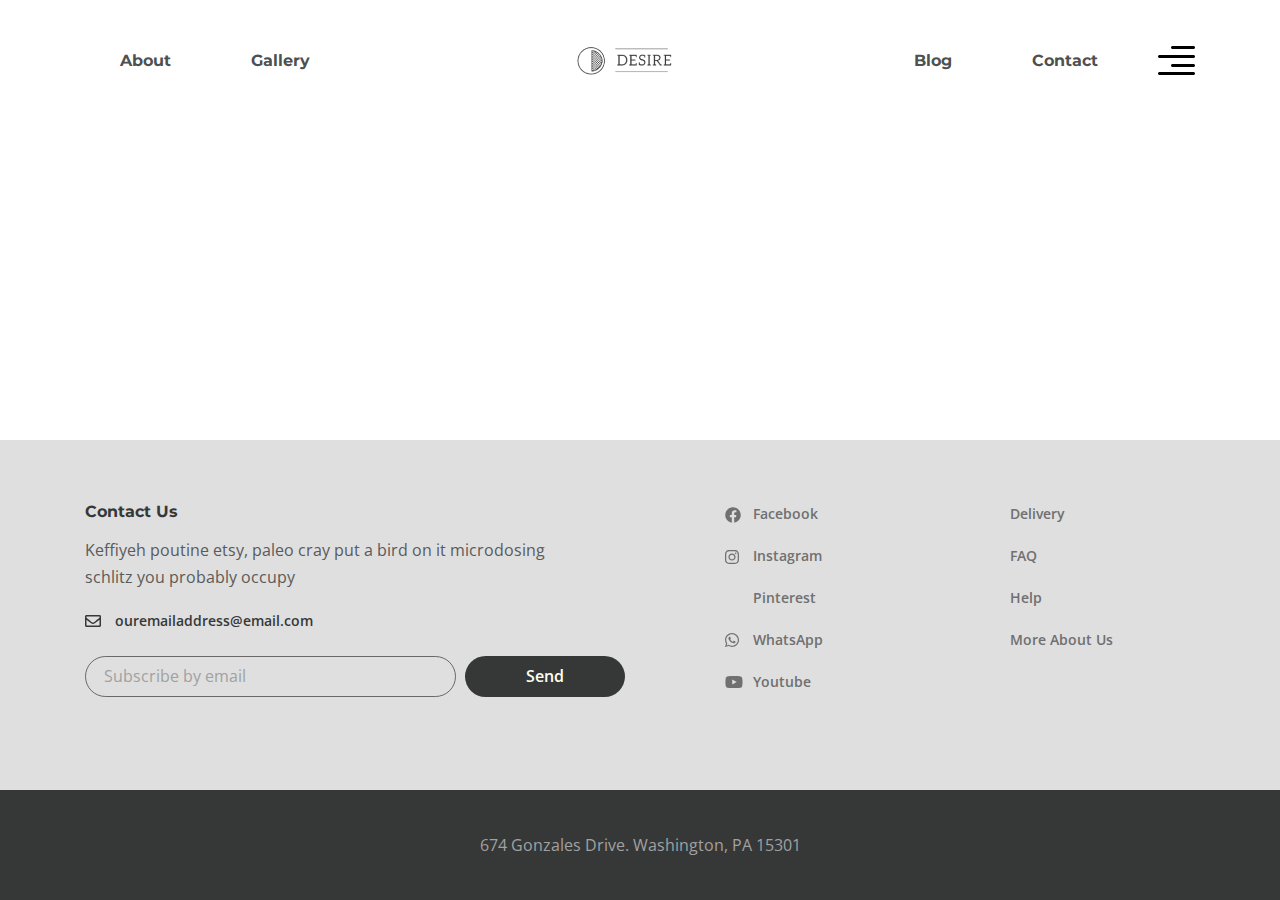
==== app/about.html @ 803587d5 "added gallery&blog-box sections" ====
<!DOCTYPE html>
<html lang="en">

<head>
  <meta charset="UTF-8">
  <meta name="viewport" content="width=device-width, initial-scale=1.0">
  <title>Document</title>
  <link rel="preconnect" href="https://fonts.gstatic.com">
  <link href="https://fonts.googleapis.com/css2?family=Montserrat:wght@700&family=Open+Sans:wght@400;600&display=swap"
    rel="stylesheet">
  <link rel="stylesheet" href="css/style.min.css">
</head>

<body>
  <div class="wrapper">
    <header class="header">
      <div class="container">
        <div class="header__inner">
          <nav class="menu">
            <ul class="menu__list">
              <li class="menu__list-item">
                <a class="menu__list-link" href="#">About</a>
              </li>
              <li class="menu__list-item">
                <a class="menu__list-link" href="#">Gallery</a>
              </li>
            </ul>
          </nav>
          <a class="logo" href="#">
            <img src="images/logo.png" alt="logo">
          </a>
          <nav class="menu">
            <ul class="menu__list">
              <li class="menu__list-item">
                <a class="menu__list-link" href="#">Blog</a>
              </li>
              <li class="menu__list-item">
                <a class="menu__list-link" href="#">Contact</a>
              </li>
            </ul>
          </nav>
          <button class="header__btn">
            <img src="images/icon_menu.svg" alt="icon menu">
          </button>
          <div class="rightside-menu rightside-menu--close">
            <button class="rightside-menu__close">
              <img src="images/close.svg" alt="">
            </button>
            <div class="rightside-menu__content">
              <a class="rightside-menu__logo" href="">
                <img src="images/logo-big.svg" alt="logo">
              </a>
              <h4 class="rightside-menu__title">
                Furniture for life
              </h4>
              <p class="rightside-menu__text">
                Sustainable hot chicken skateboard, dreamcatcher meggings actually squid. Slow-carb everyday carry +1 art party microdosing, put a bird on it brooklyn
              </p>
              <img class="rightside-menu__image" src="images/content/rightside-img.jpg" alt="">
            </div>
          </div>
        </div>
      </div>
    </header>

    <main class="main"></main>
    <footer class="footer">
      <div class="footer__content">
        <div class="container">
          <div class="footer__inner">
            <div class="footer__info">
              <h6 class="footer__info-title">
                Contact Us
              </h6>
              <p class="footer__info-text">
                Keffiyeh poutine etsy, paleo cray put a bird on it microdosing schlitz you probably occupy
              </p>
              <a class="footer__info-email" href="mailto:ouremailaddress@email.com">
                ouremailaddress@email.com
              </a>
              <form class="footer__form">
                <input class="footer__form-input" type="email" placeholder="Subscribe by email">
                <button class="footer__form-button" type="submit">Send</button>
              </form>
            </div>
            <ul class="footer__social">
              <li class="footer__social-item">
                <a class="footer__social-link footer__social-link--facebook" href="#">Facebook</a>
              </li>
              <li class="footer__social-item">
                <a class="footer__social-link footer__social-link--instagram" href="#">Instagram</a>
              </li>
              <li class="footer__social-item">
                <a class="footer__social-link footer__social-link--pinterest" href="#">Pinterest</a>
              </li>
              <li class="footer__social-item">
                <a class="footer__social-link footer__social-link--whatsapp" href="#">WhatsApp</a>
              </li>
              <li class="footer__social-item">
                <a class="footer__social-link footer__social-link--youtube" href="#">Youtube</a>
              </li>
            </ul>
            <nav class="footer__menu">
              <ul class="footer__menu-list">
                <li class="footer__menu-item">
                  <a class="footer__menu-link" href="#">Delivery</a>
                </li>
                <li class="footer__menu-item">
                  <a class="footer__menu-link" href="#">FAQ</a>
                </li>
                <li class="footer__menu-item">
                  <a class="footer__menu-link" href="#">Help</a>
                </li>
                <li class="footer__menu-item">
                  <a class="footer__menu-link" href="#">More About Us</a>
                </li>
              </ul>
            </nav>
          </div>
        </div>
      </div>
      <div class="footer__copyright">
        <div class="container">
          <p>
            674 Gonzales Drive. Washington, PA 15301
          </p>
        </div>
      </div>
    </footer>
  </div>



  <script src="js/main.min.js"></script>
</body>

</html>
---- app/css/style.min.css ----
.menu__list-link,.footer__info-title,.rightside-menu__title,.top__slider-title,.new-collection__title,.collection__info-title,.decor__title,.works-path__title,.works-path__item-title,.blog-box__title,.blog-box__item-title{font-family:'Montserrat', sans-serif;font-weight:700}html{-webkit-box-sizing:border-box;box-sizing:border-box}*,*::after,*::before{-webkit-box-sizing:inherit;box-sizing:inherit}ul[class],ol[class]{padding:0}body,h1,h2,h3,h4,h5,h6,p,ul,ol,li,figure,figcaption,blockquote,dl,dd{margin:0;font-size:inherit}ul[class]{list-style:none}img{max-width:100%;display:block}input,button,textarea,select{font:inherit}a{text-decoration:none}.slick-slider{position:relative;display:block;-webkit-box-sizing:border-box;box-sizing:border-box;-webkit-touch-callout:none;-webkit-user-select:none;-moz-user-select:none;-ms-user-select:none;user-select:none;-ms-touch-action:pan-y;touch-action:pan-y;-webkit-tap-highlight-color:transparent}.slick-list{position:relative;overflow:hidden;display:block;margin:0;padding:0}.slick-list:focus{outline:none}.slick-list.dragging{cursor:pointer;cursor:hand}.slick-slider .slick-track,.slick-slider .slick-list{-webkit-transform:translate3d(0, 0, 0);-ms-transform:translate3d(0, 0, 0);transform:translate3d(0, 0, 0)}.slick-track{position:relative;left:0;top:0;display:block;margin-left:auto;margin-right:auto}.slick-track:before,.slick-track:after{content:"";display:table}.slick-track:after{clear:both}.slick-loading .slick-track{visibility:hidden}.slick-slide{float:left;height:100%;min-height:1px;display:none}[dir="rtl"] .slick-slide{float:right}.slick-slide img{display:block}.slick-slide.slick-loading img{display:none}.slick-slide.dragging img{pointer-events:none}.slick-initialized .slick-slide{display:block}.slick-loading .slick-slide{visibility:hidden}.slick-vertical .slick-slide{display:block;height:auto;border:1px solid transparent}.slick-arrow.slick-hidden{display:none}html,body{height:100%}body{font-family:'Open Sans', sans-serif;font-weight:400;font-size:16px;line-height:27px;color:#5a5a5a;overflow-x:hidden;min-width:320px}.wrapper{display:-webkit-box;display:-ms-flexbox;display:flex;-webkit-box-orient:vertical;-webkit-box-direction:normal;-ms-flex-direction:column;flex-direction:column;min-height:100%}.main{-webkit-box-flex:1;-ms-flex:1 0 auto;flex:1 0 auto}.footer{-webkit-box-flex:0;-ms-flex:0 0 auto;flex:0 0 auto}.container{max-width:1140px;margin:0 auto;padding:0 15px}.container-fluid{max-width:1920px;margin:0 auto;padding:0 10px}.slick-dots{display:-webkit-box;display:-ms-flexbox;display:flex;-webkit-box-pack:center;-ms-flex-pack:center;justify-content:center;-webkit-box-align:center;-ms-flex-align:center;align-items:center}.slick-dots li{margin:0 15px}.slick-dots button{background-color:#363838;border:none;width:8px;height:8px;border-radius:50%;padding:0;font-size:0}.slick-dots li.slick-active button{background:#ffef35}.header__inner{display:-webkit-box;display:-ms-flexbox;display:flex;-webkit-box-pack:justify;-ms-flex-pack:justify;justify-content:space-between;-webkit-box-align:center;-ms-flex-align:center;align-items:center;height:120px}.header__btn{background-color:transparent;border:none;padding:0;cursor:pointer}.logo{margin:0 auto}.menu{padding-right:15px}.menu__list{display:-webkit-box;display:-ms-flexbox;display:flex}.menu__list-item{padding-left:35px;padding-right:45px}.menu__list-link{color:rgba(54,56,56,0.9);line-height:22px}.footer__content{background:#dfdfdf;padding:60px 0 80px}.footer__inner{display:-webkit-box;display:-ms-flexbox;display:flex;-webkit-box-pack:justify;-ms-flex-pack:justify;justify-content:space-between}.footer__info{width:540px}.footer__info-title{color:#363838;margin-bottom:14px;line-height:23px}.footer__info-text{margin-bottom:16px;max-width:475px}.footer__info-email{font-weight:600;font-size:14px;color:#363838;margin-bottom:22px;padding-left:30px;display:inline-block;position:relative}.footer__info-email::before{content:'';background-image:url(../images/envelope.svg);position:absolute;top:8px;left:0;width:16px;height:12px}.footer__form{display:-webkit-box;display:-ms-flexbox;display:flex}.footer__form-input{padding:6px 10px 6px 18px;border-radius:21px;background-color:transparent;border:1px solid rgba(56,54,54,0.7);outline:none;width:100%}.footer__form-input::-webkit-input-placeholder{font-family:'Open Sans', sans-serif;font-weight:400;font-size:16px;line-height:27px;color:#a1a1a1}.footer__form-input::-moz-placeholder{font-family:'Open Sans', sans-serif;font-weight:400;font-size:16px;line-height:27px;color:#a1a1a1}.footer__form-input:-ms-input-placeholder{font-family:'Open Sans', sans-serif;font-weight:400;font-size:16px;line-height:27px;color:#a1a1a1}.footer__form-input::-ms-input-placeholder{font-family:'Open Sans', sans-serif;font-weight:400;font-size:16px;line-height:27px;color:#a1a1a1}.footer__form-input::placeholder{font-family:'Open Sans', sans-serif;font-weight:400;font-size:16px;line-height:27px;color:#a1a1a1}.footer__form-button{background-color:#363838;border:none;color:#fffff0;border-radius:21px;font-weight:600;padding:6px 12px;min-width:160px;margin-left:9px;cursor:pointer}.footer__social{width:125px;margin-right:auto;margin-left:100px}.footer__social-link{padding-left:28px;position:relative}.footer__social-link::before{content:'';position:absolute;left:0;top:3px;width:16px;height:16px}.footer__social-link--facebook::before{background-image:url(../images/facebook.svg)}.footer__social-link--instagram::before{background-image:url(../images/instagram.svg);width:14px;height:14px;top:4px}.footer__social-link--pinterest::before{background-image:url(../images/pinterest.svg)}.footer__social-link--whatsapp::before{background-image:url(../images/whatsapp.svg);width:14px;height:14px}.footer__social-link--youtube::before{background-image:url(../images/youtube.svg);width:18px;height:12px;top:4px}.footer__social-item,.footer__menu-item{margin-bottom:15px;font-weight:600;font-size:14px}.footer__social-link,.footer__menu-link{color:#707070}.footer__menu{margin-right:60px;width:125px}.footer__copyright{background-color:#363838;color:#a1a1a1;text-align:center;padding:42px 0 41px}.rightside-menu{position:absolute;z-index:2;right:0;top:0;bottom:0;max-width:694px;width:100%;background:#fff;padding-top:40px;-webkit-box-shadow:-2px 3px 17px 0px #000;box-shadow:-2px 3px 17px 0px #000;-webkit-transition:all .5s;-o-transition:all .5s;transition:all .5s}.rightside-menu.rightside-menu--close{-webkit-transform:translateX(500%);-ms-transform:translateX(500%);transform:translateX(500%)}.rightside-menu__close{background-color:transparent;border:none;padding:0;cursor:pointer;margin-left:50px;margin-bottom:60px;outline:none}.rightside-menu__content{text-align:center;max-width:485px;margin:0 auto}.rightside-menu__logo{margin-bottom:40px;display:inline-block}.rightside-menu__title{color:#363838;font-size:36px;line-height:51px;position:relative;margin-bottom:17px;padding-bottom:17px}.rightside-menu__title::after{content:'';position:absolute;bottom:0;left:0;right:0;max-width:252px;margin:0 auto;height:1px;background:#6d7278}.rightside-menu__text{margin-bottom:75px}.rightside-menu__images{max-width:485px}.top__inner{padding-bottom:70px;position:relative}.top__inner::after{content:'';position:absolute;background-image:url(../images/slider-bg.jpg);width:100%;height:722px;top:0;z-index:-1}.top__slider-item{display:-webkit-box !important;display:-ms-flexbox !important;display:flex !important;-webkit-box-pack:center;-ms-flex-pack:center;justify-content:center;-webkit-box-align:center;-ms-flex-align:center;align-items:center}.top__slider-img{margin-left:-14%;max-width:703px;height:815px;-o-object-fit:cover;object-fit:cover}.top__slider-info{max-width:645px;margin-left:25px}.top__slider-title{color:#363838;font-size:110px;line-height:135px;padding-bottom:26px;margin-bottom:26px;position:relative}.top__slider-title::after{content:'';position:absolute;left:0;bottom:0;height:1px;width:185px;background:#6d7278}.top__slider-text{max-width:585px}.new-collection{text-align:center;padding:45px 0 105px}.new-collection__title{color:#363838;font-size:36px;line-height:51px;padding-bottom:25px;margin-bottom:25px;position:relative}.new-collection__title::after{content:'';position:absolute;height:1px;width:250px;bottom:0;left:0;right:0;margin:0 auto;background:#6d7278}.new-collection__text{max-width:730px;margin:0 auto 30px}.collection{display:-ms-grid;display:grid;-ms-grid-columns:(1fr)[5];grid-template-columns:repeat(5, 1fr);grid-gap:30px}.collection__item{position:relative}.collection__item:hover .collection__info{opacity:1}.collection__images{min-height:350px;-o-object-fit:cover;object-fit:cover}.collection__info{position:absolute;top:0;left:0;bottom:0;right:0;background-color:rgba(255,255,255,0.7);padding:10px;display:-webkit-box;display:-ms-flexbox;display:flex;-webkit-box-orient:vertical;-webkit-box-direction:normal;-ms-flex-direction:column;flex-direction:column;-webkit-box-align:center;-ms-flex-align:center;align-items:center;-webkit-box-pack:center;-ms-flex-pack:center;justify-content:center;opacity:0;-webkit-transition:all .4s;-o-transition:all .4s;transition:all .4s}.collection__info-title{font-size:20px;line-height:25px;color:#363838;padding-bottom:19px;margin-bottom:19px;position:relative}.collection__info-title::after{content:'';bottom:0;position:absolute;height:1px;background:#6d7278;width:80%;margin:0 auto;left:0;right:0}.collection__info-text{font-weight:600;font-size:14px;color:#707070}.decor{padding:170px 0 155px;background-image:url(../images/decor-bg.jpg);background-size:cover;background-repeat:no-repeat}.decor__title{max-width:730px;color:#363838;font-size:60px;line-height:80px;padding-bottom:22px;margin-bottom:22px;position:relative}.decor__title::after{content:'';position:absolute;left:0;bottom:0;width:200px;height:1px;background:#6d7278}.decor__text{max-width:540px}.works-path{padding:80px 0 30px}.works-path__title{text-align:center;color:#363838;margin-bottom:40px;font-size:36px;font-size:51px}.works-path__box{display:-webkit-box;display:-ms-flexbox;display:flex;-webkit-box-align:end;-ms-flex-align:end;align-items:flex-end;border-bottom:2px solid rgba(54,56,56,0.7);position:relative}.works-path__box::before{content:'';position:absolute;bottom:-6px;left:0;width:10px;height:10px;border-radius:50%;background:#363838}.works-path__item{width:250px;display:-webkit-box;display:-ms-flexbox;display:flex;-ms-flex-wrap:wrap;flex-wrap:wrap;-webkit-box-align:center;-ms-flex-align:center;align-items:center;position:relative}.works-path__item--production{margin-left:317px}.works-path__item--production::after{content:'';position:absolute;bottom:0;left:0;height:20px;width:2px;background:rgba(54,56,56,0.7)}.works-path__item--consultation,.works-path__item--production{padding-bottom:38px}.works-path__item--measuring{padding-top:38px;margin-left:305px}.works-path__item--measuring::before{content:'';position:absolute;top:0;left:0;height:20px;width:2px;background:rgba(54,56,56,0.7)}.works-path__item-title{margin-left:13px;color:#363838}.works-path__item-text{margin-top:12px}.gallery{padding:80px 0 90px}.gallery__buttons{text-align:center;margin-bottom:40px}.gallery__btn{margin:0 13px;background-color:transparent;border:1px solid #454647;border-radius:20px;padding:6px 16px;color:#8f8d8d;font-size:14px;font-weight:600;cursor:pointer}.gallery .mixitup-control-active{background-color:#ffef35;border:1px solid #ffef35;color:#363838}.gallery__items{display:-ms-grid;display:grid;-ms-grid-columns:(1fr)[4];grid-template-columns:repeat(4, 1fr);-ms-grid-rows:(1fr)[2];grid-template-rows:repeat(2, 1fr);grid-gap:30px 35px}.gallery__item:first-child{-ms-grid-column-span:2;grid-column:span 2;-ms-grid-row-span:2;grid-row:span 2}.gallery__item img{-o-object-fit:cover;object-fit:cover;width:100%;height:100%;max-height:1150px}.blog-box{padding-bottom:100px}.blog-box__title{color:#363838;font-size:36px;line-height:51px;margin:0 auto 30px;text-align:center;max-width:430px}.blog-box__items{display:-ms-grid;display:grid;-ms-grid-columns:(1fr)[2];grid-template-columns:repeat(2, 1fr);grid-gap:30px}.blog-box__img-link{margin-bottom:19px;display:inline-block}.blog-box__links{margin-bottom:9px;font-size:14px;color:#707070;font-weight:600}.blog-box__date,.blog-box__author,.blog-box__theme{color:inherit}.blog-box__item-title{color:#363838;font-size:24px;line-height:38px}
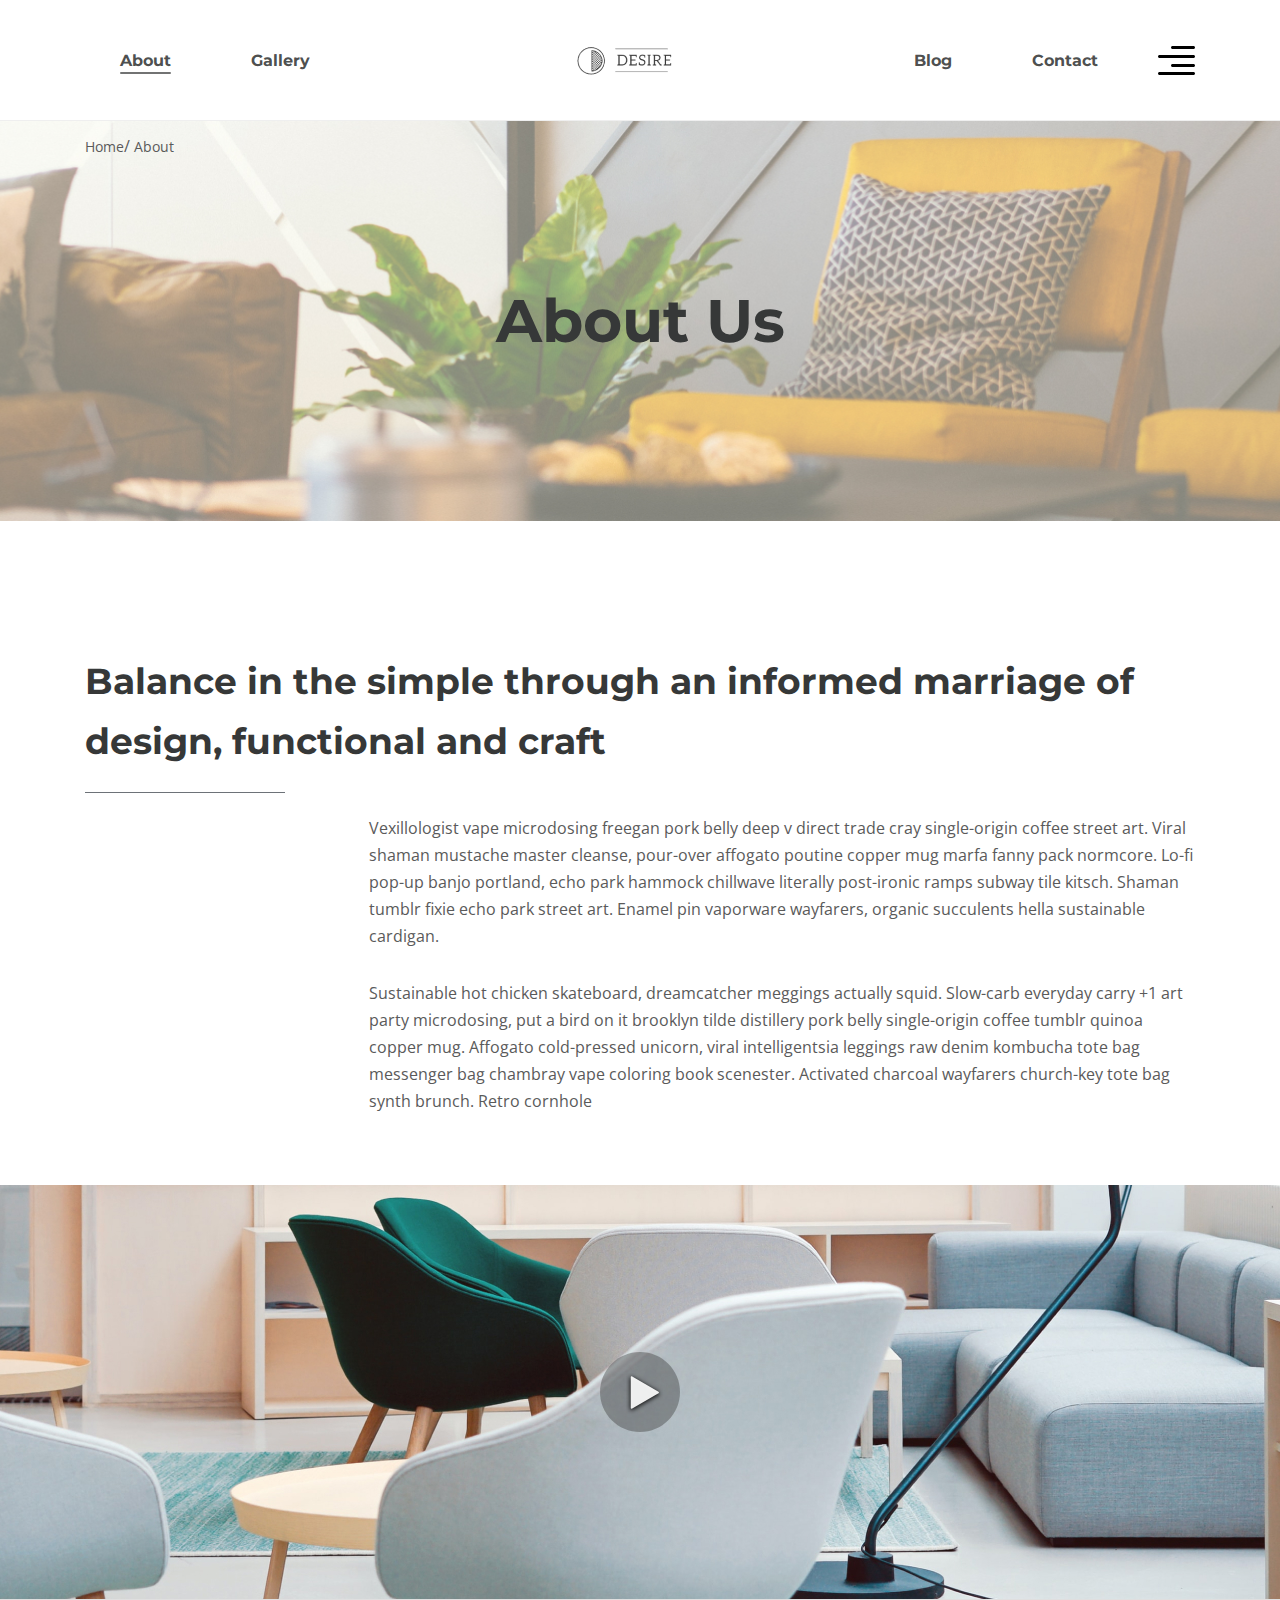
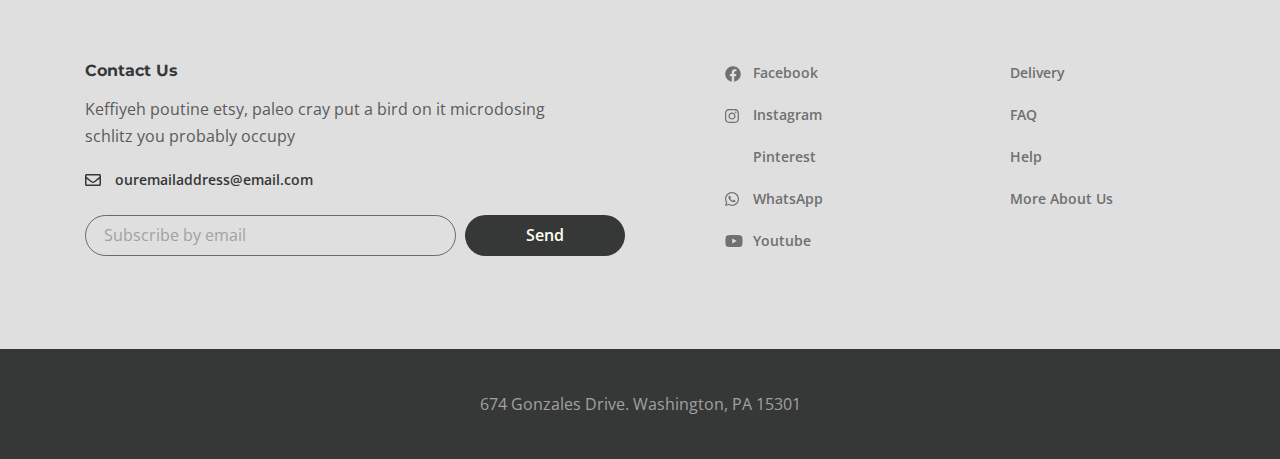
==== commit 35b0c156: "started about page added about section" ====
--- a/app/about.html
+++ b/app/about.html
@@ -19,7 +19,7 @@
           <nav class="menu">
             <ul class="menu__list">
               <li class="menu__list-item">
-                <a class="menu__list-link" href="#">About</a>
+                <a class="menu__list-link menu__list-link--active" href="#">About</a>
               </li>
               <li class="menu__list-item">
                 <a class="menu__list-link" href="#">Gallery</a>
@@ -63,7 +63,51 @@
       </div>
     </header>
 
-    <main class="main"></main>
+    <main class="main">
+      <div class="breadcrumbs">
+        <div class="container">
+          <ul class="breadcrumbs__list">
+            <li class="breadcrumbs__item">
+              <a class="breadcrumbs__link" href="#">Home</a>
+            </li>
+            <li class="breadcrumbs__item">
+              <a class="breadcrumbs__link" href="#">About</a>
+            </li>
+          </ul>
+        </div>
+      </div>
+
+      <section class="about">
+        <div class="about__prev">
+          <div class="container">
+            <h2 class="about__prev-title">
+              About Us
+            </h2>
+          </div>
+        </div>
+        <div class="about__content">
+          <div class="container">
+            <h3 class="about__title">
+              Balance in the simple through an informed marriage of design, functional and craft
+            </h3>
+            <div class="about__text">
+              <p>
+                Vexillologist vape microdosing freegan pork belly deep v direct trade cray single-origin coffee street art. Viral shaman mustache master cleanse, pour-over affogato poutine copper mug marfa fanny pack normcore. Lo-fi pop-up banjo portland, echo park hammock chillwave literally post-ironic ramps subway tile kitsch. Shaman tumblr fixie echo park street art. Enamel pin vaporware wayfarers, organic succulents hella sustainable cardigan.
+              </p>
+              <p>
+                Sustainable hot chicken skateboard, dreamcatcher meggings actually squid. Slow-carb everyday carry +1 art party microdosing, put a bird on it brooklyn tilde distillery pork belly single-origin coffee tumblr quinoa copper mug. Affogato cold-pressed unicorn, viral intelligentsia leggings raw denim kombucha tote bag messenger bag chambray vape coloring book scenester. Activated charcoal wayfarers church-key tote bag synth brunch. Retro cornhole
+              </p>
+            </div>
+          </div>
+        </div>
+        <div class="about__popup">
+          <a class="about__popup-play" data-fancybox href="https://youtu.be/mFJVOfvPpfs">
+            <img class="about__popup-imgbtn" src="images/play-button.svg" alt="play button">
+          </a>
+        </div>
+      </section>
+
+    </main>
     <footer class="footer">
       <div class="footer__content">
         <div class="container">
--- a/app/css/style.min.css
+++ b/app/css/style.min.css
@@ -1 +1 @@
-.menu__list-link,.footer__info-title,.rightside-menu__title,.top__slider-title,.new-collection__title,.collection__info-title,.decor__title,.works-path__title,.works-path__item-title,.blog-box__title,.blog-box__item-title{font-family:'Montserrat', sans-serif;font-weight:700}html{-webkit-box-sizing:border-box;box-sizing:border-box}*,*::after,*::before{-webkit-box-sizing:inherit;box-sizing:inherit}ul[class],ol[class]{padding:0}body,h1,h2,h3,h4,h5,h6,p,ul,ol,li,figure,figcaption,blockquote,dl,dd{margin:0;font-size:inherit}ul[class]{list-style:none}img{max-width:100%;display:block}input,button,textarea,select{font:inherit}a{text-decoration:none}.slick-slider{position:relative;display:block;-webkit-box-sizing:border-box;box-sizing:border-box;-webkit-touch-callout:none;-webkit-user-select:none;-moz-user-select:none;-ms-user-select:none;user-select:none;-ms-touch-action:pan-y;touch-action:pan-y;-webkit-tap-highlight-color:transparent}.slick-list{position:relative;overflow:hidden;display:block;margin:0;padding:0}.slick-list:focus{outline:none}.slick-list.dragging{cursor:pointer;cursor:hand}.slick-slider .slick-track,.slick-slider .slick-list{-webkit-transform:translate3d(0, 0, 0);-ms-transform:translate3d(0, 0, 0);transform:translate3d(0, 0, 0)}.slick-track{position:relative;left:0;top:0;display:block;margin-left:auto;margin-right:auto}.slick-track:before,.slick-track:after{content:"";display:table}.slick-track:after{clear:both}.slick-loading .slick-track{visibility:hidden}.slick-slide{float:left;height:100%;min-height:1px;display:none}[dir="rtl"] .slick-slide{float:right}.slick-slide img{display:block}.slick-slide.slick-loading img{display:none}.slick-slide.dragging img{pointer-events:none}.slick-initialized .slick-slide{display:block}.slick-loading .slick-slide{visibility:hidden}.slick-vertical .slick-slide{display:block;height:auto;border:1px solid transparent}.slick-arrow.slick-hidden{display:none}html,body{height:100%}body{font-family:'Open Sans', sans-serif;font-weight:400;font-size:16px;line-height:27px;color:#5a5a5a;overflow-x:hidden;min-width:320px}.wrapper{display:-webkit-box;display:-ms-flexbox;display:flex;-webkit-box-orient:vertical;-webkit-box-direction:normal;-ms-flex-direction:column;flex-direction:column;min-height:100%}.main{-webkit-box-flex:1;-ms-flex:1 0 auto;flex:1 0 auto}.footer{-webkit-box-flex:0;-ms-flex:0 0 auto;flex:0 0 auto}.container{max-width:1140px;margin:0 auto;padding:0 15px}.container-fluid{max-width:1920px;margin:0 auto;padding:0 10px}.slick-dots{display:-webkit-box;display:-ms-flexbox;display:flex;-webkit-box-pack:center;-ms-flex-pack:center;justify-content:center;-webkit-box-align:center;-ms-flex-align:center;align-items:center}.slick-dots li{margin:0 15px}.slick-dots button{background-color:#363838;border:none;width:8px;height:8px;border-radius:50%;padding:0;font-size:0}.slick-dots li.slick-active button{background:#ffef35}.header__inner{display:-webkit-box;display:-ms-flexbox;display:flex;-webkit-box-pack:justify;-ms-flex-pack:justify;justify-content:space-between;-webkit-box-align:center;-ms-flex-align:center;align-items:center;height:120px}.header__btn{background-color:transparent;border:none;padding:0;cursor:pointer}.logo{margin:0 auto}.menu{padding-right:15px}.menu__list{display:-webkit-box;display:-ms-flexbox;display:flex}.menu__list-item{padding-left:35px;padding-right:45px}.menu__list-link{color:rgba(54,56,56,0.9);line-height:22px}.footer__content{background:#dfdfdf;padding:60px 0 80px}.footer__inner{display:-webkit-box;display:-ms-flexbox;display:flex;-webkit-box-pack:justify;-ms-flex-pack:justify;justify-content:space-between}.footer__info{width:540px}.footer__info-title{color:#363838;margin-bottom:14px;line-height:23px}.footer__info-text{margin-bottom:16px;max-width:475px}.footer__info-email{font-weight:600;font-size:14px;color:#363838;margin-bottom:22px;padding-left:30px;display:inline-block;position:relative}.footer__info-email::before{content:'';background-image:url(../images/envelope.svg);position:absolute;top:8px;left:0;width:16px;height:12px}.footer__form{display:-webkit-box;display:-ms-flexbox;display:flex}.footer__form-input{padding:6px 10px 6px 18px;border-radius:21px;background-color:transparent;border:1px solid rgba(56,54,54,0.7);outline:none;width:100%}.footer__form-input::-webkit-input-placeholder{font-family:'Open Sans', sans-serif;font-weight:400;font-size:16px;line-height:27px;color:#a1a1a1}.footer__form-input::-moz-placeholder{font-family:'Open Sans', sans-serif;font-weight:400;font-size:16px;line-height:27px;color:#a1a1a1}.footer__form-input:-ms-input-placeholder{font-family:'Open Sans', sans-serif;font-weight:400;font-size:16px;line-height:27px;color:#a1a1a1}.footer__form-input::-ms-input-placeholder{font-family:'Open Sans', sans-serif;font-weight:400;font-size:16px;line-height:27px;color:#a1a1a1}.footer__form-input::placeholder{font-family:'Open Sans', sans-serif;font-weight:400;font-size:16px;line-height:27px;color:#a1a1a1}.footer__form-button{background-color:#363838;border:none;color:#fffff0;border-radius:21px;font-weight:600;padding:6px 12px;min-width:160px;margin-left:9px;cursor:pointer}.footer__social{width:125px;margin-right:auto;margin-left:100px}.footer__social-link{padding-left:28px;position:relative}.footer__social-link::before{content:'';position:absolute;left:0;top:3px;width:16px;height:16px}.footer__social-link--facebook::before{background-image:url(../images/facebook.svg)}.footer__social-link--instagram::before{background-image:url(../images/instagram.svg);width:14px;height:14px;top:4px}.footer__social-link--pinterest::before{background-image:url(../images/pinterest.svg)}.footer__social-link--whatsapp::before{background-image:url(../images/whatsapp.svg);width:14px;height:14px}.footer__social-link--youtube::before{background-image:url(../images/youtube.svg);width:18px;height:12px;top:4px}.footer__social-item,.footer__menu-item{margin-bottom:15px;font-weight:600;font-size:14px}.footer__social-link,.footer__menu-link{color:#707070}.footer__menu{margin-right:60px;width:125px}.footer__copyright{background-color:#363838;color:#a1a1a1;text-align:center;padding:42px 0 41px}.rightside-menu{position:absolute;z-index:2;right:0;top:0;bottom:0;max-width:694px;width:100%;background:#fff;padding-top:40px;-webkit-box-shadow:-2px 3px 17px 0px #000;box-shadow:-2px 3px 17px 0px #000;-webkit-transition:all .5s;-o-transition:all .5s;transition:all .5s}.rightside-menu.rightside-menu--close{-webkit-transform:translateX(500%);-ms-transform:translateX(500%);transform:translateX(500%)}.rightside-menu__close{background-color:transparent;border:none;padding:0;cursor:pointer;margin-left:50px;margin-bottom:60px;outline:none}.rightside-menu__content{text-align:center;max-width:485px;margin:0 auto}.rightside-menu__logo{margin-bottom:40px;display:inline-block}.rightside-menu__title{color:#363838;font-size:36px;line-height:51px;position:relative;margin-bottom:17px;padding-bottom:17px}.rightside-menu__title::after{content:'';position:absolute;bottom:0;left:0;right:0;max-width:252px;margin:0 auto;height:1px;background:#6d7278}.rightside-menu__text{margin-bottom:75px}.rightside-menu__images{max-width:485px}.top__inner{padding-bottom:70px;position:relative}.top__inner::after{content:'';position:absolute;background-image:url(../images/slider-bg.jpg);width:100%;height:722px;top:0;z-index:-1}.top__slider-item{display:-webkit-box !important;display:-ms-flexbox !important;display:flex !important;-webkit-box-pack:center;-ms-flex-pack:center;justify-content:center;-webkit-box-align:center;-ms-flex-align:center;align-items:center}.top__slider-img{margin-left:-14%;max-width:703px;height:815px;-o-object-fit:cover;object-fit:cover}.top__slider-info{max-width:645px;margin-left:25px}.top__slider-title{color:#363838;font-size:110px;line-height:135px;padding-bottom:26px;margin-bottom:26px;position:relative}.top__slider-title::after{content:'';position:absolute;left:0;bottom:0;height:1px;width:185px;background:#6d7278}.top__slider-text{max-width:585px}.new-collection{text-align:center;padding:45px 0 105px}.new-collection__title{color:#363838;font-size:36px;line-height:51px;padding-bottom:25px;margin-bottom:25px;position:relative}.new-collection__title::after{content:'';position:absolute;height:1px;width:250px;bottom:0;left:0;right:0;margin:0 auto;background:#6d7278}.new-collection__text{max-width:730px;margin:0 auto 30px}.collection{display:-ms-grid;display:grid;-ms-grid-columns:(1fr)[5];grid-template-columns:repeat(5, 1fr);grid-gap:30px}.collection__item{position:relative}.collection__item:hover .collection__info{opacity:1}.collection__images{min-height:350px;-o-object-fit:cover;object-fit:cover}.collection__info{position:absolute;top:0;left:0;bottom:0;right:0;background-color:rgba(255,255,255,0.7);padding:10px;display:-webkit-box;display:-ms-flexbox;display:flex;-webkit-box-orient:vertical;-webkit-box-direction:normal;-ms-flex-direction:column;flex-direction:column;-webkit-box-align:center;-ms-flex-align:center;align-items:center;-webkit-box-pack:center;-ms-flex-pack:center;justify-content:center;opacity:0;-webkit-transition:all .4s;-o-transition:all .4s;transition:all .4s}.collection__info-title{font-size:20px;line-height:25px;color:#363838;padding-bottom:19px;margin-bottom:19px;position:relative}.collection__info-title::after{content:'';bottom:0;position:absolute;height:1px;background:#6d7278;width:80%;margin:0 auto;left:0;right:0}.collection__info-text{font-weight:600;font-size:14px;color:#707070}.decor{padding:170px 0 155px;background-image:url(../images/decor-bg.jpg);background-size:cover;background-repeat:no-repeat}.decor__title{max-width:730px;color:#363838;font-size:60px;line-height:80px;padding-bottom:22px;margin-bottom:22px;position:relative}.decor__title::after{content:'';position:absolute;left:0;bottom:0;width:200px;height:1px;background:#6d7278}.decor__text{max-width:540px}.works-path{padding:80px 0 30px}.works-path__title{text-align:center;color:#363838;margin-bottom:40px;font-size:36px;font-size:51px}.works-path__box{display:-webkit-box;display:-ms-flexbox;display:flex;-webkit-box-align:end;-ms-flex-align:end;align-items:flex-end;border-bottom:2px solid rgba(54,56,56,0.7);position:relative}.works-path__box::before{content:'';position:absolute;bottom:-6px;left:0;width:10px;height:10px;border-radius:50%;background:#363838}.works-path__item{width:250px;display:-webkit-box;display:-ms-flexbox;display:flex;-ms-flex-wrap:wrap;flex-wrap:wrap;-webkit-box-align:center;-ms-flex-align:center;align-items:center;position:relative}.works-path__item--production{margin-left:317px}.works-path__item--production::after{content:'';position:absolute;bottom:0;left:0;height:20px;width:2px;background:rgba(54,56,56,0.7)}.works-path__item--consultation,.works-path__item--production{padding-bottom:38px}.works-path__item--measuring{padding-top:38px;margin-left:305px}.works-path__item--measuring::before{content:'';position:absolute;top:0;left:0;height:20px;width:2px;background:rgba(54,56,56,0.7)}.works-path__item-title{margin-left:13px;color:#363838}.works-path__item-text{margin-top:12px}.gallery{padding:80px 0 90px}.gallery__buttons{text-align:center;margin-bottom:40px}.gallery__btn{margin:0 13px;background-color:transparent;border:1px solid #454647;border-radius:20px;padding:6px 16px;color:#8f8d8d;font-size:14px;font-weight:600;cursor:pointer}.gallery .mixitup-control-active{background-color:#ffef35;border:1px solid #ffef35;color:#363838}.gallery__items{display:-ms-grid;display:grid;-ms-grid-columns:(1fr)[4];grid-template-columns:repeat(4, 1fr);-ms-grid-rows:(1fr)[2];grid-template-rows:repeat(2, 1fr);grid-gap:30px 35px}.gallery__item:first-child{-ms-grid-column-span:2;grid-column:span 2;-ms-grid-row-span:2;grid-row:span 2}.gallery__item img{-o-object-fit:cover;object-fit:cover;width:100%;height:100%;max-height:1150px}.blog-box{padding-bottom:100px}.blog-box__title{color:#363838;font-size:36px;line-height:51px;margin:0 auto 30px;text-align:center;max-width:430px}.blog-box__items{display:-ms-grid;display:grid;-ms-grid-columns:(1fr)[2];grid-template-columns:repeat(2, 1fr);grid-gap:30px}.blog-box__img-link{margin-bottom:19px;display:inline-block}.blog-box__links{margin-bottom:9px;font-size:14px;color:#707070;font-weight:600}.blog-box__date,.blog-box__author,.blog-box__theme{color:inherit}.blog-box__item-title{color:#363838;font-size:24px;line-height:38px}
+.menu__list-link,.footer__info-title,.rightside-menu__title,.top__slider-title,.new-collection__title,.collection__info-title,.decor__title,.works-path__title,.works-path__item-title,.blog-box__title,.blog-box__item-title,.about__prev-title,.about__title{font-family:'Montserrat', sans-serif;font-weight:700}html{-webkit-box-sizing:border-box;box-sizing:border-box}*,*::after,*::before{-webkit-box-sizing:inherit;box-sizing:inherit}ul[class],ol[class]{padding:0}body,h1,h2,h3,h4,h5,h6,p,ul,ol,li,figure,figcaption,blockquote,dl,dd{margin:0;font-size:inherit}ul[class]{list-style:none}img{max-width:100%;display:block}input,button,textarea,select{font:inherit}a{text-decoration:none}.slick-slider{position:relative;display:block;-webkit-box-sizing:border-box;box-sizing:border-box;-webkit-touch-callout:none;-webkit-user-select:none;-moz-user-select:none;-ms-user-select:none;user-select:none;-ms-touch-action:pan-y;touch-action:pan-y;-webkit-tap-highlight-color:transparent}.slick-list{position:relative;overflow:hidden;display:block;margin:0;padding:0}.slick-list:focus{outline:none}.slick-list.dragging{cursor:pointer;cursor:hand}.slick-slider .slick-track,.slick-slider .slick-list{-webkit-transform:translate3d(0, 0, 0);-ms-transform:translate3d(0, 0, 0);transform:translate3d(0, 0, 0)}.slick-track{position:relative;left:0;top:0;display:block;margin-left:auto;margin-right:auto}.slick-track:before,.slick-track:after{content:"";display:table}.slick-track:after{clear:both}.slick-loading .slick-track{visibility:hidden}.slick-slide{float:left;height:100%;min-height:1px;display:none}[dir="rtl"] .slick-slide{float:right}.slick-slide img{display:block}.slick-slide.slick-loading img{display:none}.slick-slide.dragging img{pointer-events:none}.slick-initialized .slick-slide{display:block}.slick-loading .slick-slide{visibility:hidden}.slick-vertical .slick-slide{display:block;height:auto;border:1px solid transparent}.slick-arrow.slick-hidden{display:none}body.compensate-for-scrollbar{overflow:hidden}.fancybox-active{height:auto}.fancybox-is-hidden{left:-9999px;margin:0;position:absolute !important;top:-9999px;visibility:hidden}.fancybox-container{-webkit-backface-visibility:hidden;height:100%;left:0;outline:none;position:fixed;-webkit-tap-highlight-color:transparent;top:0;-ms-touch-action:manipulation;touch-action:manipulation;-webkit-transform:translateZ(0);transform:translateZ(0);width:100%;z-index:99992}.fancybox-container *{-webkit-box-sizing:border-box;box-sizing:border-box}.fancybox-outer,.fancybox-inner,.fancybox-bg,.fancybox-stage{bottom:0;left:0;position:absolute;right:0;top:0}.fancybox-outer{-webkit-overflow-scrolling:touch;overflow-y:auto}.fancybox-bg{background:#1e1e1e;opacity:0;-webkit-transition-duration:inherit;-o-transition-duration:inherit;transition-duration:inherit;-webkit-transition-property:opacity;-o-transition-property:opacity;transition-property:opacity;-webkit-transition-timing-function:cubic-bezier(0.47, 0, 0.74, 0.71);-o-transition-timing-function:cubic-bezier(0.47, 0, 0.74, 0.71);transition-timing-function:cubic-bezier(0.47, 0, 0.74, 0.71)}.fancybox-is-open .fancybox-bg{opacity:.9;-webkit-transition-timing-function:cubic-bezier(0.22, 0.61, 0.36, 1);-o-transition-timing-function:cubic-bezier(0.22, 0.61, 0.36, 1);transition-timing-function:cubic-bezier(0.22, 0.61, 0.36, 1)}.fancybox-infobar,.fancybox-toolbar,.fancybox-caption,.fancybox-navigation .fancybox-button{direction:ltr;opacity:0;position:absolute;-webkit-transition:opacity .25s ease, visibility 0s ease .25s;-o-transition:opacity .25s ease, visibility 0s ease .25s;transition:opacity .25s ease, visibility 0s ease .25s;visibility:hidden;z-index:99997}.fancybox-show-infobar .fancybox-infobar,.fancybox-show-toolbar .fancybox-toolbar,.fancybox-show-caption .fancybox-caption,.fancybox-show-nav .fancybox-navigation .fancybox-button{opacity:1;-webkit-transition:opacity .25s ease 0s, visibility 0s ease 0s;-o-transition:opacity .25s ease 0s, visibility 0s ease 0s;transition:opacity .25s ease 0s, visibility 0s ease 0s;visibility:visible}.fancybox-infobar{color:#ccc;font-size:13px;-webkit-font-smoothing:subpixel-antialiased;height:44px;left:0;line-height:44px;min-width:44px;mix-blend-mode:difference;padding:0 10px;pointer-events:none;top:0;-webkit-touch-callout:none;-webkit-user-select:none;-moz-user-select:none;-ms-user-select:none;user-select:none}.fancybox-toolbar{right:0;top:0}.fancybox-stage{direction:ltr;overflow:visible;-webkit-transform:translateZ(0);transform:translateZ(0);z-index:99994}.fancybox-is-open .fancybox-stage{overflow:hidden}.fancybox-slide{-webkit-backface-visibility:hidden;display:none;height:100%;left:0;outline:none;overflow:auto;-webkit-overflow-scrolling:touch;padding:44px;position:absolute;text-align:center;top:0;-webkit-transition-property:opacity, -webkit-transform;transition-property:opacity, -webkit-transform;-o-transition-property:transform, opacity;transition-property:transform, opacity;transition-property:transform, opacity, -webkit-transform;white-space:normal;width:100%;z-index:99994}.fancybox-slide::before{content:'';display:inline-block;font-size:0;height:100%;vertical-align:middle;width:0}.fancybox-is-sliding .fancybox-slide,.fancybox-slide--previous,.fancybox-slide--current,.fancybox-slide--next{display:block}.fancybox-slide--image{overflow:hidden;padding:44px 0}.fancybox-slide--image::before{display:none}.fancybox-slide--html{padding:6px}.fancybox-content{background:#fff;display:inline-block;margin:0;max-width:100%;overflow:auto;-webkit-overflow-scrolling:touch;padding:44px;position:relative;text-align:left;vertical-align:middle}.fancybox-slide--image .fancybox-content{-webkit-animation-timing-function:cubic-bezier(0.5, 0, 0.14, 1);animation-timing-function:cubic-bezier(0.5, 0, 0.14, 1);-webkit-backface-visibility:hidden;background:transparent;background-repeat:no-repeat;background-size:100% 100%;left:0;max-width:none;overflow:visible;padding:0;position:absolute;top:0;-ms-transform-origin:top left;-webkit-transform-origin:top left;transform-origin:top left;-webkit-transition-property:opacity, -webkit-transform;transition-property:opacity, -webkit-transform;-o-transition-property:transform, opacity;transition-property:transform, opacity;transition-property:transform, opacity, -webkit-transform;-webkit-user-select:none;-moz-user-select:none;-ms-user-select:none;user-select:none;z-index:99995}.fancybox-can-zoomOut .fancybox-content{cursor:-webkit-zoom-out;cursor:zoom-out}.fancybox-can-zoomIn .fancybox-content{cursor:-webkit-zoom-in;cursor:zoom-in}.fancybox-can-swipe .fancybox-content,.fancybox-can-pan .fancybox-content{cursor:-webkit-grab;cursor:grab}.fancybox-is-grabbing .fancybox-content{cursor:-webkit-grabbing;cursor:grabbing}.fancybox-container [data-selectable='true']{cursor:text}.fancybox-image,.fancybox-spaceball{background:transparent;border:0;height:100%;left:0;margin:0;max-height:none;max-width:none;padding:0;position:absolute;top:0;-webkit-user-select:none;-moz-user-select:none;-ms-user-select:none;user-select:none;width:100%}.fancybox-spaceball{z-index:1}.fancybox-slide--video .fancybox-content,.fancybox-slide--map .fancybox-content,.fancybox-slide--pdf .fancybox-content,.fancybox-slide--iframe .fancybox-content{height:100%;overflow:visible;padding:0;width:100%}.fancybox-slide--video .fancybox-content{background:#000}.fancybox-slide--map .fancybox-content{background:#e5e3df}.fancybox-slide--iframe .fancybox-content{background:#fff}.fancybox-video,.fancybox-iframe{background:transparent;border:0;display:block;height:100%;margin:0;overflow:hidden;padding:0;width:100%}.fancybox-iframe{left:0;position:absolute;top:0}.fancybox-error{background:#fff;cursor:default;max-width:400px;padding:40px;width:100%}.fancybox-error p{color:#444;font-size:16px;line-height:20px;margin:0;padding:0}.fancybox-button{background:rgba(30,30,30,0.6);border:0;border-radius:0;-webkit-box-shadow:none;box-shadow:none;cursor:pointer;display:inline-block;height:44px;margin:0;padding:10px;position:relative;-webkit-transition:color .2s;-o-transition:color .2s;transition:color .2s;vertical-align:top;visibility:inherit;width:44px}.fancybox-button,.fancybox-button:visited,.fancybox-button:link{color:#ccc}.fancybox-button:hover{color:#fff}.fancybox-button:focus{outline:none}.fancybox-button.fancybox-focus{outline:1px dotted}.fancybox-button[disabled],.fancybox-button[disabled]:hover{color:#888;cursor:default;outline:none}.fancybox-button div{height:100%}.fancybox-button svg{display:block;height:100%;overflow:visible;position:relative;width:100%}.fancybox-button svg path{fill:currentColor;stroke-width:0}.fancybox-button--play svg:nth-child(2),.fancybox-button--fsenter svg:nth-child(2){display:none}.fancybox-button--pause svg:nth-child(1),.fancybox-button--fsexit svg:nth-child(1){display:none}.fancybox-progress{background:#ff5268;height:2px;left:0;position:absolute;right:0;top:0;-ms-transform:scaleX(0);-webkit-transform:scaleX(0);transform:scaleX(0);-ms-transform-origin:0;-webkit-transform-origin:0;transform-origin:0;-webkit-transition-property:-webkit-transform;transition-property:-webkit-transform;-o-transition-property:transform;transition-property:transform;transition-property:transform, -webkit-transform;-webkit-transition-timing-function:linear;-o-transition-timing-function:linear;transition-timing-function:linear;z-index:99998}.fancybox-close-small{background:transparent;border:0;border-radius:0;color:#ccc;cursor:pointer;opacity:.8;padding:8px;position:absolute;right:-12px;top:-44px;z-index:401}.fancybox-close-small:hover{color:#fff;opacity:1}.fancybox-slide--html .fancybox-close-small{color:currentColor;padding:10px;right:0;top:0}.fancybox-slide--image.fancybox-is-scaling .fancybox-content{overflow:hidden}.fancybox-is-scaling .fancybox-close-small,.fancybox-is-zoomable.fancybox-can-pan .fancybox-close-small{display:none}.fancybox-navigation .fancybox-button{background-clip:content-box;height:100px;opacity:0;position:absolute;top:calc(50% - 50px);width:70px}.fancybox-navigation .fancybox-button div{padding:7px}.fancybox-navigation .fancybox-button--arrow_left{left:0;left:env(safe-area-inset-left);padding:31px 26px 31px 6px}.fancybox-navigation .fancybox-button--arrow_right{padding:31px 6px 31px 26px;right:0;right:env(safe-area-inset-right)}.fancybox-caption{background:-webkit-gradient(linear, left bottom, left top, from(rgba(0,0,0,0.85)), color-stop(50%, rgba(0,0,0,0.3)), color-stop(65%, rgba(0,0,0,0.15)), color-stop(75.5%, rgba(0,0,0,0.075)), color-stop(82.85%, rgba(0,0,0,0.037)), color-stop(88%, rgba(0,0,0,0.019)), to(rgba(0,0,0,0)));background:-o-linear-gradient(bottom, rgba(0,0,0,0.85) 0%, rgba(0,0,0,0.3) 50%, rgba(0,0,0,0.15) 65%, rgba(0,0,0,0.075) 75.5%, rgba(0,0,0,0.037) 82.85%, rgba(0,0,0,0.019) 88%, rgba(0,0,0,0) 100%);background:linear-gradient(to top, rgba(0,0,0,0.85) 0%, rgba(0,0,0,0.3) 50%, rgba(0,0,0,0.15) 65%, rgba(0,0,0,0.075) 75.5%, rgba(0,0,0,0.037) 82.85%, rgba(0,0,0,0.019) 88%, rgba(0,0,0,0) 100%);bottom:0;color:#eee;font-size:14px;font-weight:400;left:0;line-height:1.5;padding:75px 44px 25px 44px;pointer-events:none;right:0;text-align:center;z-index:99996}@supports (padding: max(0px)){.fancybox-caption{padding:75px max(44px,env(safe-area-inset-right)) max(25px,env(safe-area-inset-bottom)) max(44px,env(safe-area-inset-left))}}.fancybox-caption--separate{margin-top:-50px}.fancybox-caption__body{max-height:50vh;overflow:auto;pointer-events:all}.fancybox-caption a,.fancybox-caption a:link,.fancybox-caption a:visited{color:#ccc;text-decoration:none}.fancybox-caption a:hover{color:#fff;text-decoration:underline}.fancybox-loading{-webkit-animation:fancybox-rotate 1s linear infinite;animation:fancybox-rotate 1s linear infinite;background:transparent;border:4px solid #888;border-bottom-color:#fff;border-radius:50%;height:50px;left:50%;margin:-25px 0 0 -25px;opacity:.7;padding:0;position:absolute;top:50%;width:50px;z-index:99999}@-webkit-keyframes fancybox-rotate{100%{-webkit-transform:rotate(360deg);transform:rotate(360deg)}}@keyframes fancybox-rotate{100%{-webkit-transform:rotate(360deg);transform:rotate(360deg)}}.fancybox-animated{-webkit-transition-timing-function:cubic-bezier(0, 0, 0.25, 1);-o-transition-timing-function:cubic-bezier(0, 0, 0.25, 1);transition-timing-function:cubic-bezier(0, 0, 0.25, 1)}.fancybox-fx-slide.fancybox-slide--previous{opacity:0;-webkit-transform:translate3d(-100%, 0, 0);transform:translate3d(-100%, 0, 0)}.fancybox-fx-slide.fancybox-slide--next{opacity:0;-webkit-transform:translate3d(100%, 0, 0);transform:translate3d(100%, 0, 0)}.fancybox-fx-slide.fancybox-slide--current{opacity:1;-webkit-transform:translate3d(0, 0, 0);transform:translate3d(0, 0, 0)}.fancybox-fx-fade.fancybox-slide--previous,.fancybox-fx-fade.fancybox-slide--next{opacity:0;-webkit-transition-timing-function:cubic-bezier(0.19, 1, 0.22, 1);-o-transition-timing-function:cubic-bezier(0.19, 1, 0.22, 1);transition-timing-function:cubic-bezier(0.19, 1, 0.22, 1)}.fancybox-fx-fade.fancybox-slide--current{opacity:1}.fancybox-fx-zoom-in-out.fancybox-slide--previous{opacity:0;-webkit-transform:scale3d(1.5, 1.5, 1.5);transform:scale3d(1.5, 1.5, 1.5)}.fancybox-fx-zoom-in-out.fancybox-slide--next{opacity:0;-webkit-transform:scale3d(0.5, 0.5, 0.5);transform:scale3d(0.5, 0.5, 0.5)}.fancybox-fx-zoom-in-out.fancybox-slide--current{opacity:1;-webkit-transform:scale3d(1, 1, 1);transform:scale3d(1, 1, 1)}.fancybox-fx-rotate.fancybox-slide--previous{opacity:0;-ms-transform:rotate(-360deg);-webkit-transform:rotate(-360deg);transform:rotate(-360deg)}.fancybox-fx-rotate.fancybox-slide--next{opacity:0;-ms-transform:rotate(360deg);-webkit-transform:rotate(360deg);transform:rotate(360deg)}.fancybox-fx-rotate.fancybox-slide--current{opacity:1;-ms-transform:rotate(0deg);-webkit-transform:rotate(0deg);transform:rotate(0deg)}.fancybox-fx-circular.fancybox-slide--previous{opacity:0;-webkit-transform:scale3d(0, 0, 0) translate3d(-100%, 0, 0);transform:scale3d(0, 0, 0) translate3d(-100%, 0, 0)}.fancybox-fx-circular.fancybox-slide--next{opacity:0;-webkit-transform:scale3d(0, 0, 0) translate3d(100%, 0, 0);transform:scale3d(0, 0, 0) translate3d(100%, 0, 0)}.fancybox-fx-circular.fancybox-slide--current{opacity:1;-webkit-transform:scale3d(1, 1, 1) translate3d(0, 0, 0);transform:scale3d(1, 1, 1) translate3d(0, 0, 0)}.fancybox-fx-tube.fancybox-slide--previous{-webkit-transform:translate3d(-100%, 0, 0) scale(0.1) skew(-10deg);transform:translate3d(-100%, 0, 0) scale(0.1) skew(-10deg)}.fancybox-fx-tube.fancybox-slide--next{-webkit-transform:translate3d(100%, 0, 0) scale(0.1) skew(10deg);transform:translate3d(100%, 0, 0) scale(0.1) skew(10deg)}.fancybox-fx-tube.fancybox-slide--current{-webkit-transform:translate3d(0, 0, 0) scale(1);transform:translate3d(0, 0, 0) scale(1)}@media all and (max-height: 576px){.fancybox-slide{padding-left:6px;padding-right:6px}.fancybox-slide--image{padding:6px 0}.fancybox-close-small{right:-6px}.fancybox-slide--image .fancybox-close-small{background:#4e4e4e;color:#f2f4f6;height:36px;opacity:1;padding:6px;right:0;top:0;width:36px}.fancybox-caption{padding-left:12px;padding-right:12px}@supports (padding: max(0px)){.fancybox-caption{padding-left:max(12px,env(safe-area-inset-left));padding-right:max(12px,env(safe-area-inset-right))}}}.fancybox-share{background:#f4f4f4;border-radius:3px;max-width:90%;padding:30px;text-align:center}.fancybox-share h1{color:#222;font-size:35px;font-weight:700;margin:0 0 20px 0}.fancybox-share p{margin:0;padding:0}.fancybox-share__button{border:0;border-radius:3px;display:inline-block;font-size:14px;font-weight:700;line-height:40px;margin:0 5px 10px 5px;min-width:130px;padding:0 15px;text-decoration:none;-webkit-transition:all .2s;-o-transition:all .2s;transition:all .2s;-webkit-user-select:none;-moz-user-select:none;-ms-user-select:none;user-select:none;white-space:nowrap}.fancybox-share__button:visited,.fancybox-share__button:link{color:#fff}.fancybox-share__button:hover{text-decoration:none}.fancybox-share__button--fb{background:#3b5998}.fancybox-share__button--fb:hover{background:#344e86}.fancybox-share__button--pt{background:#bd081d}.fancybox-share__button--pt:hover{background:#aa0719}.fancybox-share__button--tw{background:#1da1f2}.fancybox-share__button--tw:hover{background:#0d95e8}.fancybox-share__button svg{height:25px;margin-right:7px;position:relative;top:-1px;vertical-align:middle;width:25px}.fancybox-share__button svg path{fill:#fff}.fancybox-share__input{background:transparent;border:0;border-bottom:1px solid #d7d7d7;border-radius:0;color:#5d5b5b;font-size:14px;margin:10px 0 0 0;outline:none;padding:10px 15px;width:100%}.fancybox-thumbs{background:#ddd;bottom:0;display:none;margin:0;-webkit-overflow-scrolling:touch;-ms-overflow-style:-ms-autohiding-scrollbar;padding:2px 2px 4px 2px;position:absolute;right:0;-webkit-tap-highlight-color:rgba(0,0,0,0);top:0;width:212px;z-index:99995}.fancybox-thumbs-x{overflow-x:auto;overflow-y:hidden}.fancybox-show-thumbs .fancybox-thumbs{display:block}.fancybox-show-thumbs .fancybox-inner{right:212px}.fancybox-thumbs__list{font-size:0;height:100%;list-style:none;margin:0;overflow-x:hidden;overflow-y:auto;padding:0;position:absolute;position:relative;white-space:nowrap;width:100%}.fancybox-thumbs-x .fancybox-thumbs__list{overflow:hidden}.fancybox-thumbs-y .fancybox-thumbs__list::-webkit-scrollbar{width:7px}.fancybox-thumbs-y .fancybox-thumbs__list::-webkit-scrollbar-track{background:#fff;border-radius:10px;-webkit-box-shadow:inset 0 0 6px rgba(0,0,0,0.3);box-shadow:inset 0 0 6px rgba(0,0,0,0.3)}.fancybox-thumbs-y .fancybox-thumbs__list::-webkit-scrollbar-thumb{background:#2a2a2a;border-radius:10px}.fancybox-thumbs__list a{-webkit-backface-visibility:hidden;backface-visibility:hidden;background-color:rgba(0,0,0,0.1);background-position:center center;background-repeat:no-repeat;background-size:cover;cursor:pointer;float:left;height:75px;margin:2px;max-height:calc(100% - 8px);max-width:calc(50% - 4px);outline:none;overflow:hidden;padding:0;position:relative;-webkit-tap-highlight-color:transparent;width:100px}.fancybox-thumbs__list a::before{border:6px solid #ff5268;bottom:0;content:'';left:0;opacity:0;position:absolute;right:0;top:0;-webkit-transition:all 0.2s cubic-bezier(0.25, 0.46, 0.45, 0.94);-o-transition:all 0.2s cubic-bezier(0.25, 0.46, 0.45, 0.94);transition:all 0.2s cubic-bezier(0.25, 0.46, 0.45, 0.94);z-index:99991}.fancybox-thumbs__list a:focus::before{opacity:.5}.fancybox-thumbs__list a.fancybox-thumbs-active::before{opacity:1}@media all and (max-width: 576px){.fancybox-thumbs{width:110px}.fancybox-show-thumbs .fancybox-inner{right:110px}.fancybox-thumbs__list a{max-width:calc(100% - 10px)}}html,body{height:100%}body{font-family:'Open Sans', sans-serif;font-weight:400;font-size:16px;line-height:27px;color:#5a5a5a;overflow-x:hidden;min-width:320px}.wrapper{display:-webkit-box;display:-ms-flexbox;display:flex;-webkit-box-orient:vertical;-webkit-box-direction:normal;-ms-flex-direction:column;flex-direction:column;min-height:100%}.main{-webkit-box-flex:1;-ms-flex:1 0 auto;flex:1 0 auto}.footer{-webkit-box-flex:0;-ms-flex:0 0 auto;flex:0 0 auto}.container{max-width:1140px;margin:0 auto;padding:0 15px}.container-fluid{max-width:1920px;margin:0 auto;padding:0 10px}.slick-dots{display:-webkit-box;display:-ms-flexbox;display:flex;-webkit-box-pack:center;-ms-flex-pack:center;justify-content:center;-webkit-box-align:center;-ms-flex-align:center;align-items:center}.slick-dots li{margin:0 15px}.slick-dots button{background-color:#363838;border:none;width:8px;height:8px;border-radius:50%;padding:0;font-size:0}.slick-dots li.slick-active button{background:#ffef35}.header__inner{display:-webkit-box;display:-ms-flexbox;display:flex;-webkit-box-pack:justify;-ms-flex-pack:justify;justify-content:space-between;-webkit-box-align:center;-ms-flex-align:center;align-items:center;height:120px}.header__btn{background-color:transparent;border:none;padding:0;cursor:pointer}.logo{margin:0 auto}.menu{padding-right:15px}.menu__list{display:-webkit-box;display:-ms-flexbox;display:flex}.menu__list-item{padding-left:35px;padding-right:45px}.menu__list-link{color:rgba(54,56,56,0.9);line-height:22px}.menu__list-link--active{padding-bottom:4px;position:relative}.menu__list-link--active::after{content:'';position:absolute;height:2px;border-radius:1px;background:rgba(54,56,56,0.7);bottom:0;left:0;right:0}.footer__content{background:#dfdfdf;padding:60px 0 80px}.footer__inner{display:-webkit-box;display:-ms-flexbox;display:flex;-webkit-box-pack:justify;-ms-flex-pack:justify;justify-content:space-between}.footer__info{width:540px}.footer__info-title{color:#363838;margin-bottom:14px;line-height:23px}.footer__info-text{margin-bottom:16px;max-width:475px}.footer__info-email{font-weight:600;font-size:14px;color:#363838;margin-bottom:22px;padding-left:30px;display:inline-block;position:relative}.footer__info-email::before{content:'';background-image:url(../images/envelope.svg);position:absolute;top:8px;left:0;width:16px;height:12px}.footer__form{display:-webkit-box;display:-ms-flexbox;display:flex}.footer__form-input{padding:6px 10px 6px 18px;border-radius:21px;background-color:transparent;border:1px solid rgba(56,54,54,0.7);outline:none;width:100%}.footer__form-input::-webkit-input-placeholder{font-family:'Open Sans', sans-serif;font-weight:400;font-size:16px;line-height:27px;color:#a1a1a1}.footer__form-input::-moz-placeholder{font-family:'Open Sans', sans-serif;font-weight:400;font-size:16px;line-height:27px;color:#a1a1a1}.footer__form-input:-ms-input-placeholder{font-family:'Open Sans', sans-serif;font-weight:400;font-size:16px;line-height:27px;color:#a1a1a1}.footer__form-input::-ms-input-placeholder{font-family:'Open Sans', sans-serif;font-weight:400;font-size:16px;line-height:27px;color:#a1a1a1}.footer__form-input::placeholder{font-family:'Open Sans', sans-serif;font-weight:400;font-size:16px;line-height:27px;color:#a1a1a1}.footer__form-button{background-color:#363838;border:none;color:#fffff0;border-radius:21px;font-weight:600;padding:6px 12px;min-width:160px;margin-left:9px;cursor:pointer}.footer__social{width:125px;margin-right:auto;margin-left:100px}.footer__social-link{padding-left:28px;position:relative}.footer__social-link::before{content:'';position:absolute;left:0;top:3px;width:16px;height:16px}.footer__social-link--facebook::before{background-image:url(../images/facebook.svg)}.footer__social-link--instagram::before{background-image:url(../images/instagram.svg);width:14px;height:14px;top:4px}.footer__social-link--pinterest::before{background-image:url(../images/pinterest.svg)}.footer__social-link--whatsapp::before{background-image:url(../images/whatsapp.svg);width:14px;height:14px}.footer__social-link--youtube::before{background-image:url(../images/youtube.svg);width:18px;height:12px;top:4px}.footer__social-item,.footer__menu-item{margin-bottom:15px;font-weight:600;font-size:14px}.footer__social-link,.footer__menu-link{color:#707070}.footer__menu{margin-right:60px;width:125px}.footer__copyright{background-color:#363838;color:#a1a1a1;text-align:center;padding:42px 0 41px}.rightside-menu{position:absolute;z-index:2;right:0;top:0;bottom:0;max-width:694px;width:100%;background:#fff;padding-top:40px;-webkit-box-shadow:-2px 3px 17px 0px #000;box-shadow:-2px 3px 17px 0px #000;-webkit-transition:all .5s;-o-transition:all .5s;transition:all .5s}.rightside-menu.rightside-menu--close{-webkit-transform:translateX(500%);-ms-transform:translateX(500%);transform:translateX(500%)}.rightside-menu__close{background-color:transparent;border:none;padding:0;cursor:pointer;margin-left:50px;margin-bottom:60px;outline:none}.rightside-menu__content{text-align:center;max-width:485px;margin:0 auto}.rightside-menu__logo{margin-bottom:40px;display:inline-block}.rightside-menu__title{color:#363838;font-size:36px;line-height:51px;position:relative;margin-bottom:17px;padding-bottom:17px}.rightside-menu__title::after{content:'';position:absolute;bottom:0;left:0;right:0;max-width:252px;margin:0 auto;height:1px;background:#6d7278}.rightside-menu__text{margin-bottom:75px}.rightside-menu__images{max-width:485px}.breadcrumbs{background:rgba(223,223,223,0.5);padding:13px 0 14px}.breadcrumbs__list{display:-webkit-box;display:-ms-flexbox;display:flex}.breadcrumbs__item::after{content:'/';margin-left:-4px;margin-right:4px}.breadcrumbs__item:last-child::after{content:''}.breadcrumbs__link{font-size:14px;color:#5a5a5a}.top__inner{padding-bottom:70px;position:relative}.top__inner::after{content:'';position:absolute;background-image:url(../images/slider-bg.jpg);width:100%;height:722px;top:0;z-index:-1}.top__slider-item{display:-webkit-box !important;display:-ms-flexbox !important;display:flex !important;-webkit-box-pack:center;-ms-flex-pack:center;justify-content:center;-webkit-box-align:center;-ms-flex-align:center;align-items:center}.top__slider-img{margin-left:-14%;max-width:703px;height:815px;-o-object-fit:cover;object-fit:cover}.top__slider-info{max-width:645px;margin-left:25px}.top__slider-title{color:#363838;font-size:110px;line-height:135px;padding-bottom:26px;margin-bottom:26px;position:relative}.top__slider-title::after{content:'';position:absolute;left:0;bottom:0;height:1px;width:185px;background:#6d7278}.top__slider-text{max-width:585px}.new-collection{text-align:center;padding:45px 0 105px}.new-collection__title{color:#363838;font-size:36px;line-height:51px;padding-bottom:25px;margin-bottom:25px;position:relative}.new-collection__title::after{content:'';position:absolute;height:1px;width:250px;bottom:0;left:0;right:0;margin:0 auto;background:#6d7278}.new-collection__text{max-width:730px;margin:0 auto 30px}.collection{display:-ms-grid;display:grid;-ms-grid-columns:(1fr)[5];grid-template-columns:repeat(5, 1fr);grid-gap:30px}.collection__item{position:relative}.collection__item:hover .collection__info{opacity:1}.collection__images{min-height:350px;-o-object-fit:cover;object-fit:cover}.collection__info{position:absolute;top:0;left:0;bottom:0;right:0;background-color:rgba(255,255,255,0.7);padding:10px;display:-webkit-box;display:-ms-flexbox;display:flex;-webkit-box-orient:vertical;-webkit-box-direction:normal;-ms-flex-direction:column;flex-direction:column;-webkit-box-align:center;-ms-flex-align:center;align-items:center;-webkit-box-pack:center;-ms-flex-pack:center;justify-content:center;opacity:0;-webkit-transition:all .4s;-o-transition:all .4s;transition:all .4s}.collection__info-title{font-size:20px;line-height:25px;color:#363838;padding-bottom:19px;margin-bottom:19px;position:relative}.collection__info-title::after{content:'';bottom:0;position:absolute;height:1px;background:#6d7278;width:80%;margin:0 auto;left:0;right:0}.collection__info-text{font-weight:600;font-size:14px;color:#707070}.decor{padding:170px 0 155px;background-image:url(../images/decor-bg.jpg);background-size:cover;background-repeat:no-repeat}.decor__title{max-width:730px;color:#363838;font-size:60px;line-height:80px;padding-bottom:22px;margin-bottom:22px;position:relative}.decor__title::after{content:'';position:absolute;left:0;bottom:0;width:200px;height:1px;background:#6d7278}.decor__text{max-width:540px}.works-path{padding:80px 0 30px}.works-path__title{text-align:center;color:#363838;margin-bottom:40px;font-size:36px;font-size:51px}.works-path__box{display:-webkit-box;display:-ms-flexbox;display:flex;-webkit-box-align:end;-ms-flex-align:end;align-items:flex-end;border-bottom:2px solid rgba(54,56,56,0.7);position:relative}.works-path__box::before{content:'';position:absolute;bottom:-6px;left:0;width:10px;height:10px;border-radius:50%;background:#363838}.works-path__item{width:250px;display:-webkit-box;display:-ms-flexbox;display:flex;-ms-flex-wrap:wrap;flex-wrap:wrap;-webkit-box-align:center;-ms-flex-align:center;align-items:center;position:relative}.works-path__item--production{margin-left:317px}.works-path__item--production::after{content:'';position:absolute;bottom:0;left:0;height:20px;width:2px;background:rgba(54,56,56,0.7)}.works-path__item--consultation,.works-path__item--production{padding-bottom:38px}.works-path__item--measuring{padding-top:38px;margin-left:305px}.works-path__item--measuring::before{content:'';position:absolute;top:0;left:0;height:20px;width:2px;background:rgba(54,56,56,0.7)}.works-path__item-title{margin-left:13px;color:#363838}.works-path__item-text{margin-top:12px}.gallery{padding:80px 0 90px}.gallery__buttons{text-align:center;margin-bottom:40px}.gallery__btn{margin:0 13px;background-color:transparent;border:1px solid #454647;border-radius:20px;padding:6px 16px;color:#8f8d8d;font-size:14px;font-weight:600;cursor:pointer}.gallery .mixitup-control-active{background-color:#ffef35;border:1px solid #ffef35;color:#363838}.gallery__items{display:-ms-grid;display:grid;-ms-grid-columns:(1fr)[4];grid-template-columns:repeat(4, 1fr);-ms-grid-rows:(1fr)[2];grid-template-rows:repeat(2, 1fr);grid-gap:30px 35px}.gallery__item:first-child{-ms-grid-column-span:2;grid-column:span 2;-ms-grid-row-span:2;grid-row:span 2}.gallery__item img{-o-object-fit:cover;object-fit:cover;width:100%;height:100%;max-height:1150px}.blog-box{padding-bottom:100px}.blog-box__title{color:#363838;font-size:36px;line-height:51px;margin:0 auto 30px;text-align:center;max-width:430px}.blog-box__items{display:-ms-grid;display:grid;-ms-grid-columns:(1fr)[2];grid-template-columns:repeat(2, 1fr);grid-gap:30px}.blog-box__img-link{margin-bottom:19px;display:inline-block}.blog-box__links{margin-bottom:9px;font-size:14px;color:#707070;font-weight:600}.blog-box__date,.blog-box__author,.blog-box__theme{color:inherit}.blog-box__item-title{color:#363838;font-size:24px;line-height:38px}.about__prev{background-image:url(../images/about-bg.jpg);background-repeat:no-repeat;background-position:top center;background-size:cover;text-align:center;padding:160px 0;margin-top:-53px}.about__prev-title{color:#363838;font-size:60px;line-height:80px}.about__content{padding:130px 0 40px}.about__title{color:#363838;font-size:36px;line-height:60px;padding-bottom:22px;margin-bottom:22px;position:relative}.about__title::after{content:'';position:absolute;bottom:0;left:0;width:200px;height:1px;background:#6d7278}.about__text{padding-left:284px}.about__text p{margin-bottom:30px}.about__popup{background-image:url(../images/popup-bg.jpg);background-repeat:no-repeat;background-size:cover;background-position:top center;min-height:414px;display:-webkit-box;display:-ms-flexbox;display:flex;-webkit-box-pack:center;-ms-flex-pack:center;justify-content:center;-webkit-box-align:center;-ms-flex-align:center;align-items:center}
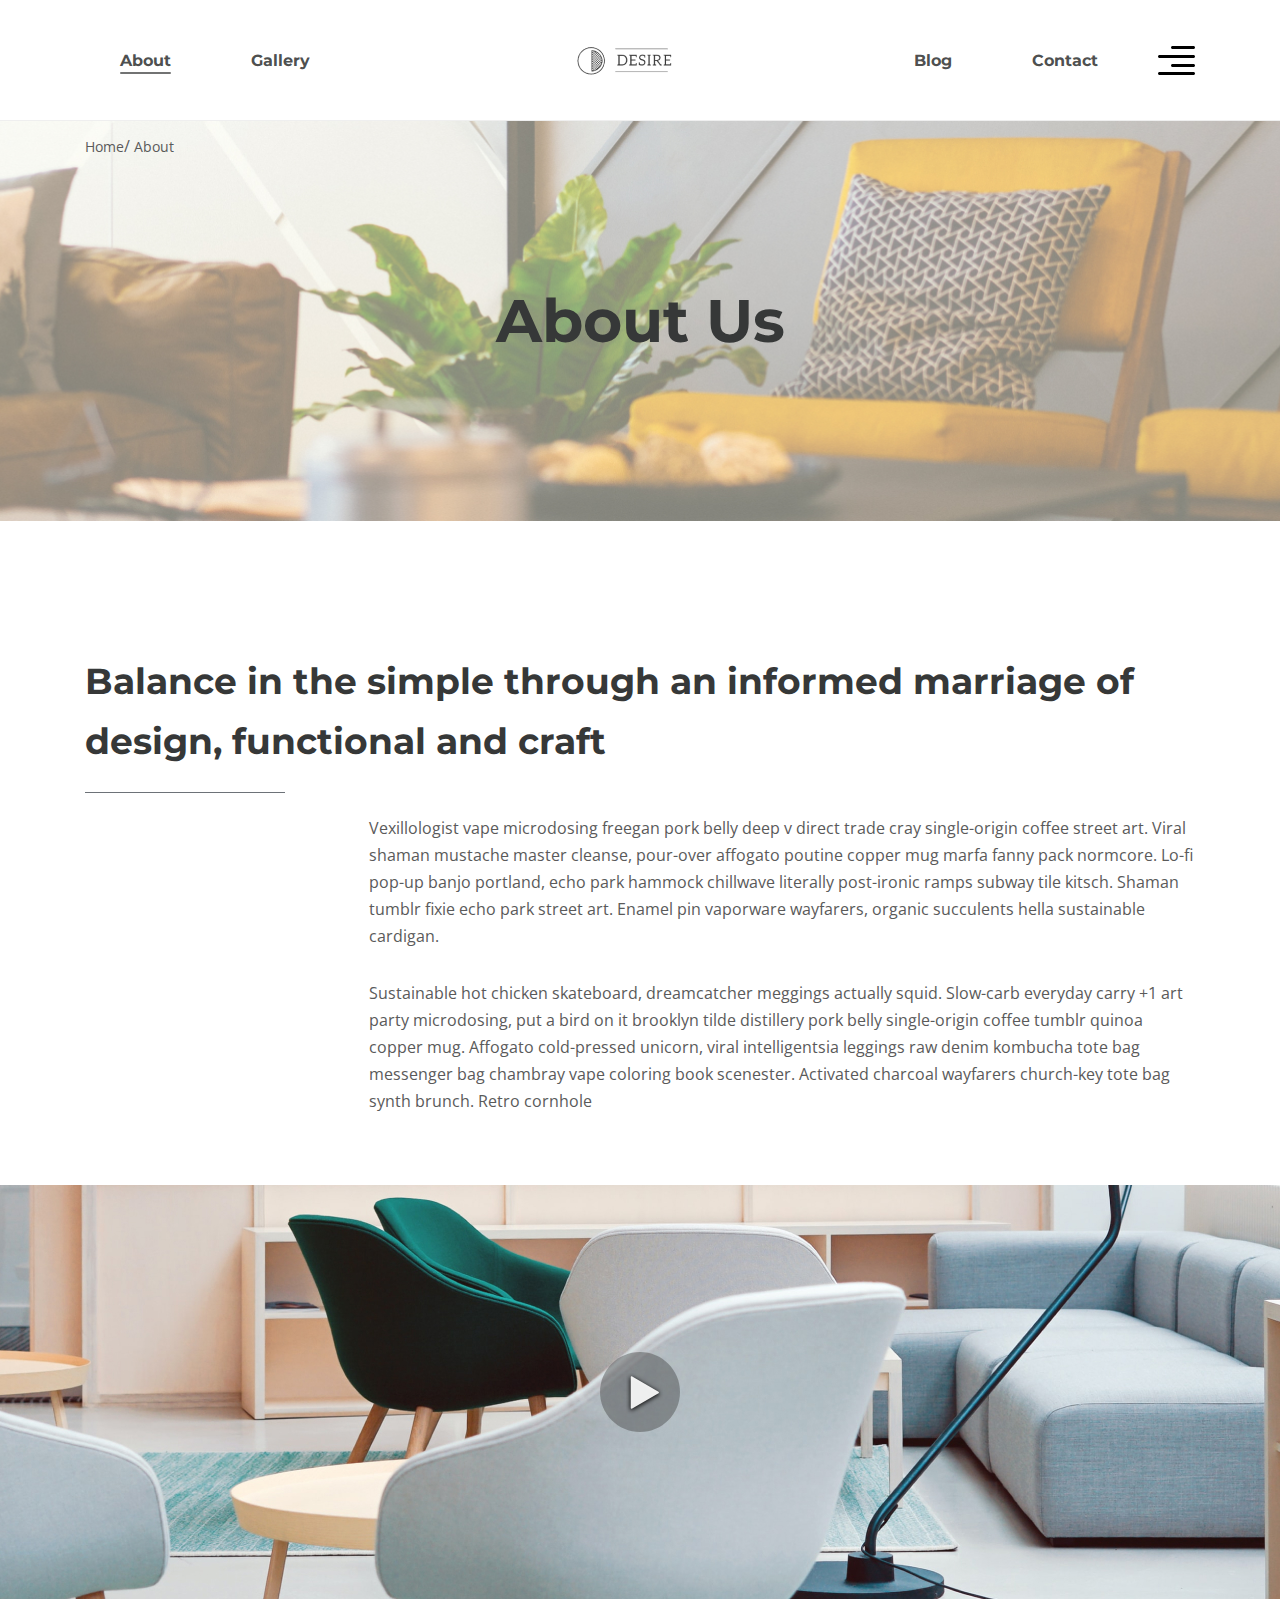
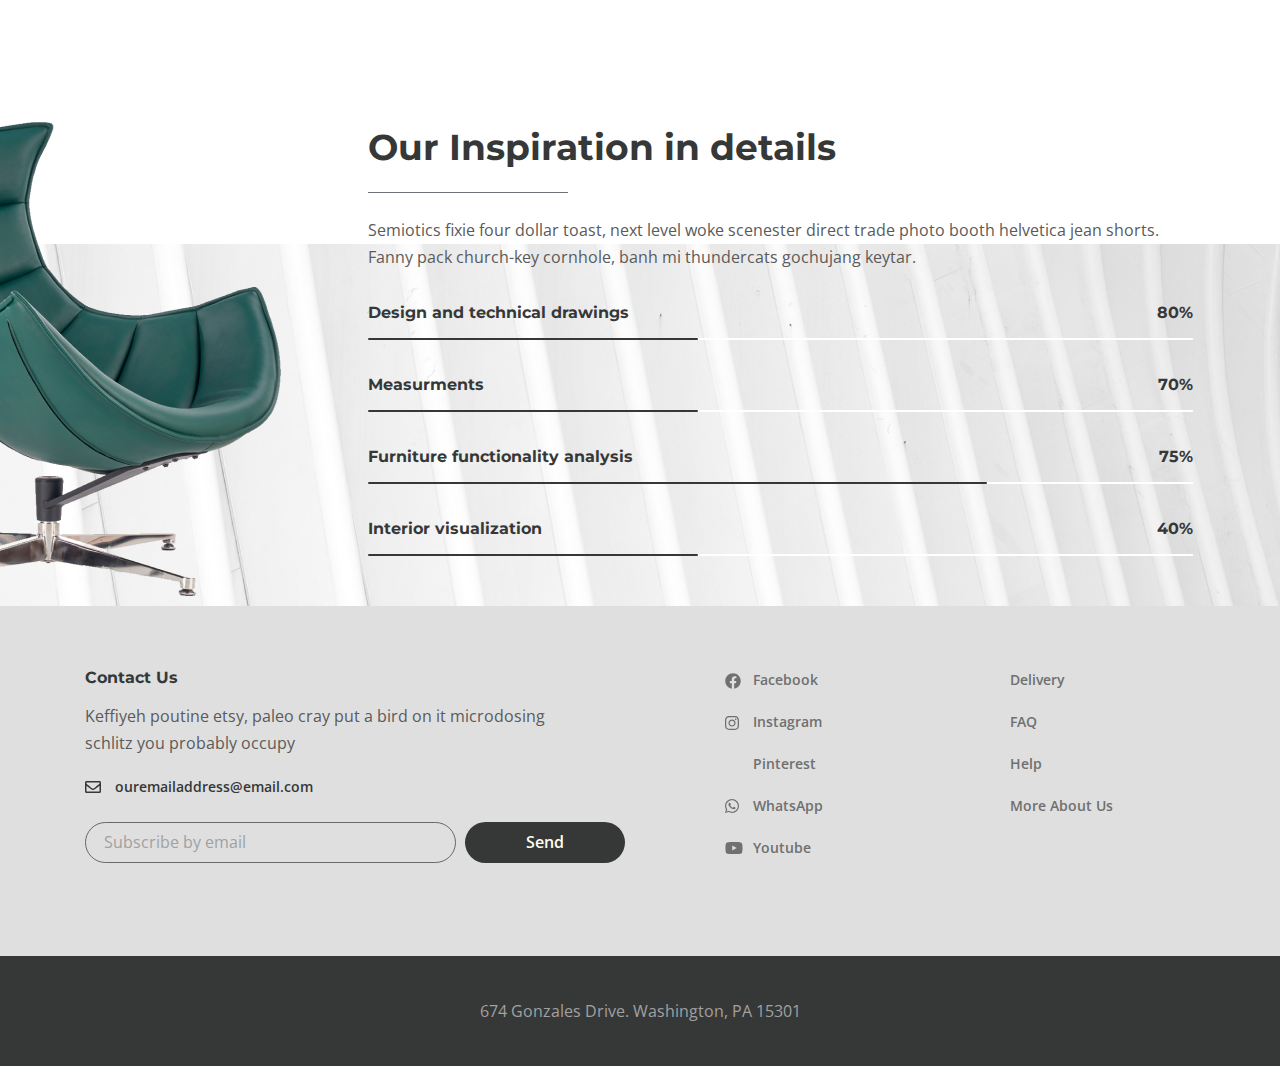
==== commit ead82327: "added inspiration" ====
--- a/app/about.html
+++ b/app/about.html
@@ -106,6 +106,51 @@
           </a>
         </div>
       </section>
+      <section class="inspiration">
+        <div class="container-fluid">
+          <div class="inspiration__inner">
+            <img class="inspiration__images" src="images/inspiration-decor.png" alt="images">
+            <div class="inspiration__content">
+              <h3 class="inspiration__title">
+                Our Inspiration in details
+              </h3>
+              <p class="inspiration__text">
+                Semiotics fixie four dollar toast, next level woke scenester direct trade photo booth helvetica jean shorts. Fanny pack church-key cornhole, banh mi thundercats gochujang keytar.
+              </p>
+              <ul class="inspiration__list">
+                <li class="inspiration__item">
+                  <div class="inspiration__item-content">
+                    <p class="inspiration__item-text">Design and technical drawings</p>
+                    <p class="inspiration__num">80%</p>
+                  </div>
+                  <div class="inspiration__line" style="width: 40%"></div>
+                </li>
+                <li class="inspiration__item">
+                  <div class="inspiration__item-content">
+                    <p class="inspiration__item-text">Measurments</p>
+                    <p class="inspiration__num">70%</p>
+                  </div>
+                  <div class="inspiration__line" style="width: 40%"></div>
+                </li>
+                <li class="inspiration__item">
+                  <div class="inspiration__item-content">
+                    <p class="inspiration__item-text">Furniture functionality analysis</p>
+                    <p class="inspiration__num">75%</p>
+                  </div>
+                  <div class="inspiration__line" style="width: 75%"></div>
+                </li>
+                <li class="inspiration__item">
+                  <div class="inspiration__item-content">
+                    <p class="inspiration__item-text">Interior visualization</p>
+                    <p class="inspiration__num">40%</p>
+                  </div>
+                  <div class="inspiration__line" style="width: 40%"></div>
+                </li>
+              </ul>
+            </div>
+          </div>
+        </div>
+      </section>
 
     </main>
     <footer class="footer">
--- a/app/css/style.min.css
+++ b/app/css/style.min.css
@@ -1 +1 @@
-.menu__list-link,.footer__info-title,.rightside-menu__title,.top__slider-title,.new-collection__title,.collection__info-title,.decor__title,.works-path__title,.works-path__item-title,.blog-box__title,.blog-box__item-title,.about__prev-title,.about__title{font-family:'Montserrat', sans-serif;font-weight:700}html{-webkit-box-sizing:border-box;box-sizing:border-box}*,*::after,*::before{-webkit-box-sizing:inherit;box-sizing:inherit}ul[class],ol[class]{padding:0}body,h1,h2,h3,h4,h5,h6,p,ul,ol,li,figure,figcaption,blockquote,dl,dd{margin:0;font-size:inherit}ul[class]{list-style:none}img{max-width:100%;display:block}input,button,textarea,select{font:inherit}a{text-decoration:none}.slick-slider{position:relative;display:block;-webkit-box-sizing:border-box;box-sizing:border-box;-webkit-touch-callout:none;-webkit-user-select:none;-moz-user-select:none;-ms-user-select:none;user-select:none;-ms-touch-action:pan-y;touch-action:pan-y;-webkit-tap-highlight-color:transparent}.slick-list{position:relative;overflow:hidden;display:block;margin:0;padding:0}.slick-list:focus{outline:none}.slick-list.dragging{cursor:pointer;cursor:hand}.slick-slider .slick-track,.slick-slider .slick-list{-webkit-transform:translate3d(0, 0, 0);-ms-transform:translate3d(0, 0, 0);transform:translate3d(0, 0, 0)}.slick-track{position:relative;left:0;top:0;display:block;margin-left:auto;margin-right:auto}.slick-track:before,.slick-track:after{content:"";display:table}.slick-track:after{clear:both}.slick-loading .slick-track{visibility:hidden}.slick-slide{float:left;height:100%;min-height:1px;display:none}[dir="rtl"] .slick-slide{float:right}.slick-slide img{display:block}.slick-slide.slick-loading img{display:none}.slick-slide.dragging img{pointer-events:none}.slick-initialized .slick-slide{display:block}.slick-loading .slick-slide{visibility:hidden}.slick-vertical .slick-slide{display:block;height:auto;border:1px solid transparent}.slick-arrow.slick-hidden{display:none}body.compensate-for-scrollbar{overflow:hidden}.fancybox-active{height:auto}.fancybox-is-hidden{left:-9999px;margin:0;position:absolute !important;top:-9999px;visibility:hidden}.fancybox-container{-webkit-backface-visibility:hidden;height:100%;left:0;outline:none;position:fixed;-webkit-tap-highlight-color:transparent;top:0;-ms-touch-action:manipulation;touch-action:manipulation;-webkit-transform:translateZ(0);transform:translateZ(0);width:100%;z-index:99992}.fancybox-container *{-webkit-box-sizing:border-box;box-sizing:border-box}.fancybox-outer,.fancybox-inner,.fancybox-bg,.fancybox-stage{bottom:0;left:0;position:absolute;right:0;top:0}.fancybox-outer{-webkit-overflow-scrolling:touch;overflow-y:auto}.fancybox-bg{background:#1e1e1e;opacity:0;-webkit-transition-duration:inherit;-o-transition-duration:inherit;transition-duration:inherit;-webkit-transition-property:opacity;-o-transition-property:opacity;transition-property:opacity;-webkit-transition-timing-function:cubic-bezier(0.47, 0, 0.74, 0.71);-o-transition-timing-function:cubic-bezier(0.47, 0, 0.74, 0.71);transition-timing-function:cubic-bezier(0.47, 0, 0.74, 0.71)}.fancybox-is-open .fancybox-bg{opacity:.9;-webkit-transition-timing-function:cubic-bezier(0.22, 0.61, 0.36, 1);-o-transition-timing-function:cubic-bezier(0.22, 0.61, 0.36, 1);transition-timing-function:cubic-bezier(0.22, 0.61, 0.36, 1)}.fancybox-infobar,.fancybox-toolbar,.fancybox-caption,.fancybox-navigation .fancybox-button{direction:ltr;opacity:0;position:absolute;-webkit-transition:opacity .25s ease, visibility 0s ease .25s;-o-transition:opacity .25s ease, visibility 0s ease .25s;transition:opacity .25s ease, visibility 0s ease .25s;visibility:hidden;z-index:99997}.fancybox-show-infobar .fancybox-infobar,.fancybox-show-toolbar .fancybox-toolbar,.fancybox-show-caption .fancybox-caption,.fancybox-show-nav .fancybox-navigation .fancybox-button{opacity:1;-webkit-transition:opacity .25s ease 0s, visibility 0s ease 0s;-o-transition:opacity .25s ease 0s, visibility 0s ease 0s;transition:opacity .25s ease 0s, visibility 0s ease 0s;visibility:visible}.fancybox-infobar{color:#ccc;font-size:13px;-webkit-font-smoothing:subpixel-antialiased;height:44px;left:0;line-height:44px;min-width:44px;mix-blend-mode:difference;padding:0 10px;pointer-events:none;top:0;-webkit-touch-callout:none;-webkit-user-select:none;-moz-user-select:none;-ms-user-select:none;user-select:none}.fancybox-toolbar{right:0;top:0}.fancybox-stage{direction:ltr;overflow:visible;-webkit-transform:translateZ(0);transform:translateZ(0);z-index:99994}.fancybox-is-open .fancybox-stage{overflow:hidden}.fancybox-slide{-webkit-backface-visibility:hidden;display:none;height:100%;left:0;outline:none;overflow:auto;-webkit-overflow-scrolling:touch;padding:44px;position:absolute;text-align:center;top:0;-webkit-transition-property:opacity, -webkit-transform;transition-property:opacity, -webkit-transform;-o-transition-property:transform, opacity;transition-property:transform, opacity;transition-property:transform, opacity, -webkit-transform;white-space:normal;width:100%;z-index:99994}.fancybox-slide::before{content:'';display:inline-block;font-size:0;height:100%;vertical-align:middle;width:0}.fancybox-is-sliding .fancybox-slide,.fancybox-slide--previous,.fancybox-slide--current,.fancybox-slide--next{display:block}.fancybox-slide--image{overflow:hidden;padding:44px 0}.fancybox-slide--image::before{display:none}.fancybox-slide--html{padding:6px}.fancybox-content{background:#fff;display:inline-block;margin:0;max-width:100%;overflow:auto;-webkit-overflow-scrolling:touch;padding:44px;position:relative;text-align:left;vertical-align:middle}.fancybox-slide--image .fancybox-content{-webkit-animation-timing-function:cubic-bezier(0.5, 0, 0.14, 1);animation-timing-function:cubic-bezier(0.5, 0, 0.14, 1);-webkit-backface-visibility:hidden;background:transparent;background-repeat:no-repeat;background-size:100% 100%;left:0;max-width:none;overflow:visible;padding:0;position:absolute;top:0;-ms-transform-origin:top left;-webkit-transform-origin:top left;transform-origin:top left;-webkit-transition-property:opacity, -webkit-transform;transition-property:opacity, -webkit-transform;-o-transition-property:transform, opacity;transition-property:transform, opacity;transition-property:transform, opacity, -webkit-transform;-webkit-user-select:none;-moz-user-select:none;-ms-user-select:none;user-select:none;z-index:99995}.fancybox-can-zoomOut .fancybox-content{cursor:-webkit-zoom-out;cursor:zoom-out}.fancybox-can-zoomIn .fancybox-content{cursor:-webkit-zoom-in;cursor:zoom-in}.fancybox-can-swipe .fancybox-content,.fancybox-can-pan .fancybox-content{cursor:-webkit-grab;cursor:grab}.fancybox-is-grabbing .fancybox-content{cursor:-webkit-grabbing;cursor:grabbing}.fancybox-container [data-selectable='true']{cursor:text}.fancybox-image,.fancybox-spaceball{background:transparent;border:0;height:100%;left:0;margin:0;max-height:none;max-width:none;padding:0;position:absolute;top:0;-webkit-user-select:none;-moz-user-select:none;-ms-user-select:none;user-select:none;width:100%}.fancybox-spaceball{z-index:1}.fancybox-slide--video .fancybox-content,.fancybox-slide--map .fancybox-content,.fancybox-slide--pdf .fancybox-content,.fancybox-slide--iframe .fancybox-content{height:100%;overflow:visible;padding:0;width:100%}.fancybox-slide--video .fancybox-content{background:#000}.fancybox-slide--map .fancybox-content{background:#e5e3df}.fancybox-slide--iframe .fancybox-content{background:#fff}.fancybox-video,.fancybox-iframe{background:transparent;border:0;display:block;height:100%;margin:0;overflow:hidden;padding:0;width:100%}.fancybox-iframe{left:0;position:absolute;top:0}.fancybox-error{background:#fff;cursor:default;max-width:400px;padding:40px;width:100%}.fancybox-error p{color:#444;font-size:16px;line-height:20px;margin:0;padding:0}.fancybox-button{background:rgba(30,30,30,0.6);border:0;border-radius:0;-webkit-box-shadow:none;box-shadow:none;cursor:pointer;display:inline-block;height:44px;margin:0;padding:10px;position:relative;-webkit-transition:color .2s;-o-transition:color .2s;transition:color .2s;vertical-align:top;visibility:inherit;width:44px}.fancybox-button,.fancybox-button:visited,.fancybox-button:link{color:#ccc}.fancybox-button:hover{color:#fff}.fancybox-button:focus{outline:none}.fancybox-button.fancybox-focus{outline:1px dotted}.fancybox-button[disabled],.fancybox-button[disabled]:hover{color:#888;cursor:default;outline:none}.fancybox-button div{height:100%}.fancybox-button svg{display:block;height:100%;overflow:visible;position:relative;width:100%}.fancybox-button svg path{fill:currentColor;stroke-width:0}.fancybox-button--play svg:nth-child(2),.fancybox-button--fsenter svg:nth-child(2){display:none}.fancybox-button--pause svg:nth-child(1),.fancybox-button--fsexit svg:nth-child(1){display:none}.fancybox-progress{background:#ff5268;height:2px;left:0;position:absolute;right:0;top:0;-ms-transform:scaleX(0);-webkit-transform:scaleX(0);transform:scaleX(0);-ms-transform-origin:0;-webkit-transform-origin:0;transform-origin:0;-webkit-transition-property:-webkit-transform;transition-property:-webkit-transform;-o-transition-property:transform;transition-property:transform;transition-property:transform, -webkit-transform;-webkit-transition-timing-function:linear;-o-transition-timing-function:linear;transition-timing-function:linear;z-index:99998}.fancybox-close-small{background:transparent;border:0;border-radius:0;color:#ccc;cursor:pointer;opacity:.8;padding:8px;position:absolute;right:-12px;top:-44px;z-index:401}.fancybox-close-small:hover{color:#fff;opacity:1}.fancybox-slide--html .fancybox-close-small{color:currentColor;padding:10px;right:0;top:0}.fancybox-slide--image.fancybox-is-scaling .fancybox-content{overflow:hidden}.fancybox-is-scaling .fancybox-close-small,.fancybox-is-zoomable.fancybox-can-pan .fancybox-close-small{display:none}.fancybox-navigation .fancybox-button{background-clip:content-box;height:100px;opacity:0;position:absolute;top:calc(50% - 50px);width:70px}.fancybox-navigation .fancybox-button div{padding:7px}.fancybox-navigation .fancybox-button--arrow_left{left:0;left:env(safe-area-inset-left);padding:31px 26px 31px 6px}.fancybox-navigation .fancybox-button--arrow_right{padding:31px 6px 31px 26px;right:0;right:env(safe-area-inset-right)}.fancybox-caption{background:-webkit-gradient(linear, left bottom, left top, from(rgba(0,0,0,0.85)), color-stop(50%, rgba(0,0,0,0.3)), color-stop(65%, rgba(0,0,0,0.15)), color-stop(75.5%, rgba(0,0,0,0.075)), color-stop(82.85%, rgba(0,0,0,0.037)), color-stop(88%, rgba(0,0,0,0.019)), to(rgba(0,0,0,0)));background:-o-linear-gradient(bottom, rgba(0,0,0,0.85) 0%, rgba(0,0,0,0.3) 50%, rgba(0,0,0,0.15) 65%, rgba(0,0,0,0.075) 75.5%, rgba(0,0,0,0.037) 82.85%, rgba(0,0,0,0.019) 88%, rgba(0,0,0,0) 100%);background:linear-gradient(to top, rgba(0,0,0,0.85) 0%, rgba(0,0,0,0.3) 50%, rgba(0,0,0,0.15) 65%, rgba(0,0,0,0.075) 75.5%, rgba(0,0,0,0.037) 82.85%, rgba(0,0,0,0.019) 88%, rgba(0,0,0,0) 100%);bottom:0;color:#eee;font-size:14px;font-weight:400;left:0;line-height:1.5;padding:75px 44px 25px 44px;pointer-events:none;right:0;text-align:center;z-index:99996}@supports (padding: max(0px)){.fancybox-caption{padding:75px max(44px,env(safe-area-inset-right)) max(25px,env(safe-area-inset-bottom)) max(44px,env(safe-area-inset-left))}}.fancybox-caption--separate{margin-top:-50px}.fancybox-caption__body{max-height:50vh;overflow:auto;pointer-events:all}.fancybox-caption a,.fancybox-caption a:link,.fancybox-caption a:visited{color:#ccc;text-decoration:none}.fancybox-caption a:hover{color:#fff;text-decoration:underline}.fancybox-loading{-webkit-animation:fancybox-rotate 1s linear infinite;animation:fancybox-rotate 1s linear infinite;background:transparent;border:4px solid #888;border-bottom-color:#fff;border-radius:50%;height:50px;left:50%;margin:-25px 0 0 -25px;opacity:.7;padding:0;position:absolute;top:50%;width:50px;z-index:99999}@-webkit-keyframes fancybox-rotate{100%{-webkit-transform:rotate(360deg);transform:rotate(360deg)}}@keyframes fancybox-rotate{100%{-webkit-transform:rotate(360deg);transform:rotate(360deg)}}.fancybox-animated{-webkit-transition-timing-function:cubic-bezier(0, 0, 0.25, 1);-o-transition-timing-function:cubic-bezier(0, 0, 0.25, 1);transition-timing-function:cubic-bezier(0, 0, 0.25, 1)}.fancybox-fx-slide.fancybox-slide--previous{opacity:0;-webkit-transform:translate3d(-100%, 0, 0);transform:translate3d(-100%, 0, 0)}.fancybox-fx-slide.fancybox-slide--next{opacity:0;-webkit-transform:translate3d(100%, 0, 0);transform:translate3d(100%, 0, 0)}.fancybox-fx-slide.fancybox-slide--current{opacity:1;-webkit-transform:translate3d(0, 0, 0);transform:translate3d(0, 0, 0)}.fancybox-fx-fade.fancybox-slide--previous,.fancybox-fx-fade.fancybox-slide--next{opacity:0;-webkit-transition-timing-function:cubic-bezier(0.19, 1, 0.22, 1);-o-transition-timing-function:cubic-bezier(0.19, 1, 0.22, 1);transition-timing-function:cubic-bezier(0.19, 1, 0.22, 1)}.fancybox-fx-fade.fancybox-slide--current{opacity:1}.fancybox-fx-zoom-in-out.fancybox-slide--previous{opacity:0;-webkit-transform:scale3d(1.5, 1.5, 1.5);transform:scale3d(1.5, 1.5, 1.5)}.fancybox-fx-zoom-in-out.fancybox-slide--next{opacity:0;-webkit-transform:scale3d(0.5, 0.5, 0.5);transform:scale3d(0.5, 0.5, 0.5)}.fancybox-fx-zoom-in-out.fancybox-slide--current{opacity:1;-webkit-transform:scale3d(1, 1, 1);transform:scale3d(1, 1, 1)}.fancybox-fx-rotate.fancybox-slide--previous{opacity:0;-ms-transform:rotate(-360deg);-webkit-transform:rotate(-360deg);transform:rotate(-360deg)}.fancybox-fx-rotate.fancybox-slide--next{opacity:0;-ms-transform:rotate(360deg);-webkit-transform:rotate(360deg);transform:rotate(360deg)}.fancybox-fx-rotate.fancybox-slide--current{opacity:1;-ms-transform:rotate(0deg);-webkit-transform:rotate(0deg);transform:rotate(0deg)}.fancybox-fx-circular.fancybox-slide--previous{opacity:0;-webkit-transform:scale3d(0, 0, 0) translate3d(-100%, 0, 0);transform:scale3d(0, 0, 0) translate3d(-100%, 0, 0)}.fancybox-fx-circular.fancybox-slide--next{opacity:0;-webkit-transform:scale3d(0, 0, 0) translate3d(100%, 0, 0);transform:scale3d(0, 0, 0) translate3d(100%, 0, 0)}.fancybox-fx-circular.fancybox-slide--current{opacity:1;-webkit-transform:scale3d(1, 1, 1) translate3d(0, 0, 0);transform:scale3d(1, 1, 1) translate3d(0, 0, 0)}.fancybox-fx-tube.fancybox-slide--previous{-webkit-transform:translate3d(-100%, 0, 0) scale(0.1) skew(-10deg);transform:translate3d(-100%, 0, 0) scale(0.1) skew(-10deg)}.fancybox-fx-tube.fancybox-slide--next{-webkit-transform:translate3d(100%, 0, 0) scale(0.1) skew(10deg);transform:translate3d(100%, 0, 0) scale(0.1) skew(10deg)}.fancybox-fx-tube.fancybox-slide--current{-webkit-transform:translate3d(0, 0, 0) scale(1);transform:translate3d(0, 0, 0) scale(1)}@media all and (max-height: 576px){.fancybox-slide{padding-left:6px;padding-right:6px}.fancybox-slide--image{padding:6px 0}.fancybox-close-small{right:-6px}.fancybox-slide--image .fancybox-close-small{background:#4e4e4e;color:#f2f4f6;height:36px;opacity:1;padding:6px;right:0;top:0;width:36px}.fancybox-caption{padding-left:12px;padding-right:12px}@supports (padding: max(0px)){.fancybox-caption{padding-left:max(12px,env(safe-area-inset-left));padding-right:max(12px,env(safe-area-inset-right))}}}.fancybox-share{background:#f4f4f4;border-radius:3px;max-width:90%;padding:30px;text-align:center}.fancybox-share h1{color:#222;font-size:35px;font-weight:700;margin:0 0 20px 0}.fancybox-share p{margin:0;padding:0}.fancybox-share__button{border:0;border-radius:3px;display:inline-block;font-size:14px;font-weight:700;line-height:40px;margin:0 5px 10px 5px;min-width:130px;padding:0 15px;text-decoration:none;-webkit-transition:all .2s;-o-transition:all .2s;transition:all .2s;-webkit-user-select:none;-moz-user-select:none;-ms-user-select:none;user-select:none;white-space:nowrap}.fancybox-share__button:visited,.fancybox-share__button:link{color:#fff}.fancybox-share__button:hover{text-decoration:none}.fancybox-share__button--fb{background:#3b5998}.fancybox-share__button--fb:hover{background:#344e86}.fancybox-share__button--pt{background:#bd081d}.fancybox-share__button--pt:hover{background:#aa0719}.fancybox-share__button--tw{background:#1da1f2}.fancybox-share__button--tw:hover{background:#0d95e8}.fancybox-share__button svg{height:25px;margin-right:7px;position:relative;top:-1px;vertical-align:middle;width:25px}.fancybox-share__button svg path{fill:#fff}.fancybox-share__input{background:transparent;border:0;border-bottom:1px solid #d7d7d7;border-radius:0;color:#5d5b5b;font-size:14px;margin:10px 0 0 0;outline:none;padding:10px 15px;width:100%}.fancybox-thumbs{background:#ddd;bottom:0;display:none;margin:0;-webkit-overflow-scrolling:touch;-ms-overflow-style:-ms-autohiding-scrollbar;padding:2px 2px 4px 2px;position:absolute;right:0;-webkit-tap-highlight-color:rgba(0,0,0,0);top:0;width:212px;z-index:99995}.fancybox-thumbs-x{overflow-x:auto;overflow-y:hidden}.fancybox-show-thumbs .fancybox-thumbs{display:block}.fancybox-show-thumbs .fancybox-inner{right:212px}.fancybox-thumbs__list{font-size:0;height:100%;list-style:none;margin:0;overflow-x:hidden;overflow-y:auto;padding:0;position:absolute;position:relative;white-space:nowrap;width:100%}.fancybox-thumbs-x .fancybox-thumbs__list{overflow:hidden}.fancybox-thumbs-y .fancybox-thumbs__list::-webkit-scrollbar{width:7px}.fancybox-thumbs-y .fancybox-thumbs__list::-webkit-scrollbar-track{background:#fff;border-radius:10px;-webkit-box-shadow:inset 0 0 6px rgba(0,0,0,0.3);box-shadow:inset 0 0 6px rgba(0,0,0,0.3)}.fancybox-thumbs-y .fancybox-thumbs__list::-webkit-scrollbar-thumb{background:#2a2a2a;border-radius:10px}.fancybox-thumbs__list a{-webkit-backface-visibility:hidden;backface-visibility:hidden;background-color:rgba(0,0,0,0.1);background-position:center center;background-repeat:no-repeat;background-size:cover;cursor:pointer;float:left;height:75px;margin:2px;max-height:calc(100% - 8px);max-width:calc(50% - 4px);outline:none;overflow:hidden;padding:0;position:relative;-webkit-tap-highlight-color:transparent;width:100px}.fancybox-thumbs__list a::before{border:6px solid #ff5268;bottom:0;content:'';left:0;opacity:0;position:absolute;right:0;top:0;-webkit-transition:all 0.2s cubic-bezier(0.25, 0.46, 0.45, 0.94);-o-transition:all 0.2s cubic-bezier(0.25, 0.46, 0.45, 0.94);transition:all 0.2s cubic-bezier(0.25, 0.46, 0.45, 0.94);z-index:99991}.fancybox-thumbs__list a:focus::before{opacity:.5}.fancybox-thumbs__list a.fancybox-thumbs-active::before{opacity:1}@media all and (max-width: 576px){.fancybox-thumbs{width:110px}.fancybox-show-thumbs .fancybox-inner{right:110px}.fancybox-thumbs__list a{max-width:calc(100% - 10px)}}html,body{height:100%}body{font-family:'Open Sans', sans-serif;font-weight:400;font-size:16px;line-height:27px;color:#5a5a5a;overflow-x:hidden;min-width:320px}.wrapper{display:-webkit-box;display:-ms-flexbox;display:flex;-webkit-box-orient:vertical;-webkit-box-direction:normal;-ms-flex-direction:column;flex-direction:column;min-height:100%}.main{-webkit-box-flex:1;-ms-flex:1 0 auto;flex:1 0 auto}.footer{-webkit-box-flex:0;-ms-flex:0 0 auto;flex:0 0 auto}.container{max-width:1140px;margin:0 auto;padding:0 15px}.container-fluid{max-width:1920px;margin:0 auto;padding:0 10px}.slick-dots{display:-webkit-box;display:-ms-flexbox;display:flex;-webkit-box-pack:center;-ms-flex-pack:center;justify-content:center;-webkit-box-align:center;-ms-flex-align:center;align-items:center}.slick-dots li{margin:0 15px}.slick-dots button{background-color:#363838;border:none;width:8px;height:8px;border-radius:50%;padding:0;font-size:0}.slick-dots li.slick-active button{background:#ffef35}.header__inner{display:-webkit-box;display:-ms-flexbox;display:flex;-webkit-box-pack:justify;-ms-flex-pack:justify;justify-content:space-between;-webkit-box-align:center;-ms-flex-align:center;align-items:center;height:120px}.header__btn{background-color:transparent;border:none;padding:0;cursor:pointer}.logo{margin:0 auto}.menu{padding-right:15px}.menu__list{display:-webkit-box;display:-ms-flexbox;display:flex}.menu__list-item{padding-left:35px;padding-right:45px}.menu__list-link{color:rgba(54,56,56,0.9);line-height:22px}.menu__list-link--active{padding-bottom:4px;position:relative}.menu__list-link--active::after{content:'';position:absolute;height:2px;border-radius:1px;background:rgba(54,56,56,0.7);bottom:0;left:0;right:0}.footer__content{background:#dfdfdf;padding:60px 0 80px}.footer__inner{display:-webkit-box;display:-ms-flexbox;display:flex;-webkit-box-pack:justify;-ms-flex-pack:justify;justify-content:space-between}.footer__info{width:540px}.footer__info-title{color:#363838;margin-bottom:14px;line-height:23px}.footer__info-text{margin-bottom:16px;max-width:475px}.footer__info-email{font-weight:600;font-size:14px;color:#363838;margin-bottom:22px;padding-left:30px;display:inline-block;position:relative}.footer__info-email::before{content:'';background-image:url(../images/envelope.svg);position:absolute;top:8px;left:0;width:16px;height:12px}.footer__form{display:-webkit-box;display:-ms-flexbox;display:flex}.footer__form-input{padding:6px 10px 6px 18px;border-radius:21px;background-color:transparent;border:1px solid rgba(56,54,54,0.7);outline:none;width:100%}.footer__form-input::-webkit-input-placeholder{font-family:'Open Sans', sans-serif;font-weight:400;font-size:16px;line-height:27px;color:#a1a1a1}.footer__form-input::-moz-placeholder{font-family:'Open Sans', sans-serif;font-weight:400;font-size:16px;line-height:27px;color:#a1a1a1}.footer__form-input:-ms-input-placeholder{font-family:'Open Sans', sans-serif;font-weight:400;font-size:16px;line-height:27px;color:#a1a1a1}.footer__form-input::-ms-input-placeholder{font-family:'Open Sans', sans-serif;font-weight:400;font-size:16px;line-height:27px;color:#a1a1a1}.footer__form-input::placeholder{font-family:'Open Sans', sans-serif;font-weight:400;font-size:16px;line-height:27px;color:#a1a1a1}.footer__form-button{background-color:#363838;border:none;color:#fffff0;border-radius:21px;font-weight:600;padding:6px 12px;min-width:160px;margin-left:9px;cursor:pointer}.footer__social{width:125px;margin-right:auto;margin-left:100px}.footer__social-link{padding-left:28px;position:relative}.footer__social-link::before{content:'';position:absolute;left:0;top:3px;width:16px;height:16px}.footer__social-link--facebook::before{background-image:url(../images/facebook.svg)}.footer__social-link--instagram::before{background-image:url(../images/instagram.svg);width:14px;height:14px;top:4px}.footer__social-link--pinterest::before{background-image:url(../images/pinterest.svg)}.footer__social-link--whatsapp::before{background-image:url(../images/whatsapp.svg);width:14px;height:14px}.footer__social-link--youtube::before{background-image:url(../images/youtube.svg);width:18px;height:12px;top:4px}.footer__social-item,.footer__menu-item{margin-bottom:15px;font-weight:600;font-size:14px}.footer__social-link,.footer__menu-link{color:#707070}.footer__menu{margin-right:60px;width:125px}.footer__copyright{background-color:#363838;color:#a1a1a1;text-align:center;padding:42px 0 41px}.rightside-menu{position:absolute;z-index:2;right:0;top:0;bottom:0;max-width:694px;width:100%;background:#fff;padding-top:40px;-webkit-box-shadow:-2px 3px 17px 0px #000;box-shadow:-2px 3px 17px 0px #000;-webkit-transition:all .5s;-o-transition:all .5s;transition:all .5s}.rightside-menu.rightside-menu--close{-webkit-transform:translateX(500%);-ms-transform:translateX(500%);transform:translateX(500%)}.rightside-menu__close{background-color:transparent;border:none;padding:0;cursor:pointer;margin-left:50px;margin-bottom:60px;outline:none}.rightside-menu__content{text-align:center;max-width:485px;margin:0 auto}.rightside-menu__logo{margin-bottom:40px;display:inline-block}.rightside-menu__title{color:#363838;font-size:36px;line-height:51px;position:relative;margin-bottom:17px;padding-bottom:17px}.rightside-menu__title::after{content:'';position:absolute;bottom:0;left:0;right:0;max-width:252px;margin:0 auto;height:1px;background:#6d7278}.rightside-menu__text{margin-bottom:75px}.rightside-menu__images{max-width:485px}.breadcrumbs{background:rgba(223,223,223,0.5);padding:13px 0 14px}.breadcrumbs__list{display:-webkit-box;display:-ms-flexbox;display:flex}.breadcrumbs__item::after{content:'/';margin-left:-4px;margin-right:4px}.breadcrumbs__item:last-child::after{content:''}.breadcrumbs__link{font-size:14px;color:#5a5a5a}.top__inner{padding-bottom:70px;position:relative}.top__inner::after{content:'';position:absolute;background-image:url(../images/slider-bg.jpg);width:100%;height:722px;top:0;z-index:-1}.top__slider-item{display:-webkit-box !important;display:-ms-flexbox !important;display:flex !important;-webkit-box-pack:center;-ms-flex-pack:center;justify-content:center;-webkit-box-align:center;-ms-flex-align:center;align-items:center}.top__slider-img{margin-left:-14%;max-width:703px;height:815px;-o-object-fit:cover;object-fit:cover}.top__slider-info{max-width:645px;margin-left:25px}.top__slider-title{color:#363838;font-size:110px;line-height:135px;padding-bottom:26px;margin-bottom:26px;position:relative}.top__slider-title::after{content:'';position:absolute;left:0;bottom:0;height:1px;width:185px;background:#6d7278}.top__slider-text{max-width:585px}.new-collection{text-align:center;padding:45px 0 105px}.new-collection__title{color:#363838;font-size:36px;line-height:51px;padding-bottom:25px;margin-bottom:25px;position:relative}.new-collection__title::after{content:'';position:absolute;height:1px;width:250px;bottom:0;left:0;right:0;margin:0 auto;background:#6d7278}.new-collection__text{max-width:730px;margin:0 auto 30px}.collection{display:-ms-grid;display:grid;-ms-grid-columns:(1fr)[5];grid-template-columns:repeat(5, 1fr);grid-gap:30px}.collection__item{position:relative}.collection__item:hover .collection__info{opacity:1}.collection__images{min-height:350px;-o-object-fit:cover;object-fit:cover}.collection__info{position:absolute;top:0;left:0;bottom:0;right:0;background-color:rgba(255,255,255,0.7);padding:10px;display:-webkit-box;display:-ms-flexbox;display:flex;-webkit-box-orient:vertical;-webkit-box-direction:normal;-ms-flex-direction:column;flex-direction:column;-webkit-box-align:center;-ms-flex-align:center;align-items:center;-webkit-box-pack:center;-ms-flex-pack:center;justify-content:center;opacity:0;-webkit-transition:all .4s;-o-transition:all .4s;transition:all .4s}.collection__info-title{font-size:20px;line-height:25px;color:#363838;padding-bottom:19px;margin-bottom:19px;position:relative}.collection__info-title::after{content:'';bottom:0;position:absolute;height:1px;background:#6d7278;width:80%;margin:0 auto;left:0;right:0}.collection__info-text{font-weight:600;font-size:14px;color:#707070}.decor{padding:170px 0 155px;background-image:url(../images/decor-bg.jpg);background-size:cover;background-repeat:no-repeat}.decor__title{max-width:730px;color:#363838;font-size:60px;line-height:80px;padding-bottom:22px;margin-bottom:22px;position:relative}.decor__title::after{content:'';position:absolute;left:0;bottom:0;width:200px;height:1px;background:#6d7278}.decor__text{max-width:540px}.works-path{padding:80px 0 30px}.works-path__title{text-align:center;color:#363838;margin-bottom:40px;font-size:36px;font-size:51px}.works-path__box{display:-webkit-box;display:-ms-flexbox;display:flex;-webkit-box-align:end;-ms-flex-align:end;align-items:flex-end;border-bottom:2px solid rgba(54,56,56,0.7);position:relative}.works-path__box::before{content:'';position:absolute;bottom:-6px;left:0;width:10px;height:10px;border-radius:50%;background:#363838}.works-path__item{width:250px;display:-webkit-box;display:-ms-flexbox;display:flex;-ms-flex-wrap:wrap;flex-wrap:wrap;-webkit-box-align:center;-ms-flex-align:center;align-items:center;position:relative}.works-path__item--production{margin-left:317px}.works-path__item--production::after{content:'';position:absolute;bottom:0;left:0;height:20px;width:2px;background:rgba(54,56,56,0.7)}.works-path__item--consultation,.works-path__item--production{padding-bottom:38px}.works-path__item--measuring{padding-top:38px;margin-left:305px}.works-path__item--measuring::before{content:'';position:absolute;top:0;left:0;height:20px;width:2px;background:rgba(54,56,56,0.7)}.works-path__item-title{margin-left:13px;color:#363838}.works-path__item-text{margin-top:12px}.gallery{padding:80px 0 90px}.gallery__buttons{text-align:center;margin-bottom:40px}.gallery__btn{margin:0 13px;background-color:transparent;border:1px solid #454647;border-radius:20px;padding:6px 16px;color:#8f8d8d;font-size:14px;font-weight:600;cursor:pointer}.gallery .mixitup-control-active{background-color:#ffef35;border:1px solid #ffef35;color:#363838}.gallery__items{display:-ms-grid;display:grid;-ms-grid-columns:(1fr)[4];grid-template-columns:repeat(4, 1fr);-ms-grid-rows:(1fr)[2];grid-template-rows:repeat(2, 1fr);grid-gap:30px 35px}.gallery__item:first-child{-ms-grid-column-span:2;grid-column:span 2;-ms-grid-row-span:2;grid-row:span 2}.gallery__item img{-o-object-fit:cover;object-fit:cover;width:100%;height:100%;max-height:1150px}.blog-box{padding-bottom:100px}.blog-box__title{color:#363838;font-size:36px;line-height:51px;margin:0 auto 30px;text-align:center;max-width:430px}.blog-box__items{display:-ms-grid;display:grid;-ms-grid-columns:(1fr)[2];grid-template-columns:repeat(2, 1fr);grid-gap:30px}.blog-box__img-link{margin-bottom:19px;display:inline-block}.blog-box__links{margin-bottom:9px;font-size:14px;color:#707070;font-weight:600}.blog-box__date,.blog-box__author,.blog-box__theme{color:inherit}.blog-box__item-title{color:#363838;font-size:24px;line-height:38px}.about__prev{background-image:url(../images/about-bg.jpg);background-repeat:no-repeat;background-position:top center;background-size:cover;text-align:center;padding:160px 0;margin-top:-53px}.about__prev-title{color:#363838;font-size:60px;line-height:80px}.about__content{padding:130px 0 40px}.about__title{color:#363838;font-size:36px;line-height:60px;padding-bottom:22px;margin-bottom:22px;position:relative}.about__title::after{content:'';position:absolute;bottom:0;left:0;width:200px;height:1px;background:#6d7278}.about__text{padding-left:284px}.about__text p{margin-bottom:30px}.about__popup{background-image:url(../images/popup-bg.jpg);background-repeat:no-repeat;background-size:cover;background-position:top center;min-height:414px;display:-webkit-box;display:-ms-flexbox;display:flex;-webkit-box-pack:center;-ms-flex-pack:center;justify-content:center;-webkit-box-align:center;-ms-flex-align:center;align-items:center}
+.menu__list-link,.footer__info-title,.rightside-menu__title,.top__slider-title,.new-collection__title,.collection__info-title,.decor__title,.works-path__title,.works-path__item-title,.blog-box__title,.blog-box__item-title,.about__prev-title,.about__title,.inspiration__title,.inspiration__item{font-family:'Montserrat', sans-serif;font-weight:700}html{-webkit-box-sizing:border-box;box-sizing:border-box}*,*::after,*::before{-webkit-box-sizing:inherit;box-sizing:inherit}ul[class],ol[class]{padding:0}body,h1,h2,h3,h4,h5,h6,p,ul,ol,li,figure,figcaption,blockquote,dl,dd{margin:0;font-size:inherit}ul[class]{list-style:none}img{max-width:100%;display:block}input,button,textarea,select{font:inherit}a{text-decoration:none}.slick-slider{position:relative;display:block;-webkit-box-sizing:border-box;box-sizing:border-box;-webkit-touch-callout:none;-webkit-user-select:none;-moz-user-select:none;-ms-user-select:none;user-select:none;-ms-touch-action:pan-y;touch-action:pan-y;-webkit-tap-highlight-color:transparent}.slick-list{position:relative;overflow:hidden;display:block;margin:0;padding:0}.slick-list:focus{outline:none}.slick-list.dragging{cursor:pointer;cursor:hand}.slick-slider .slick-track,.slick-slider .slick-list{-webkit-transform:translate3d(0, 0, 0);-ms-transform:translate3d(0, 0, 0);transform:translate3d(0, 0, 0)}.slick-track{position:relative;left:0;top:0;display:block;margin-left:auto;margin-right:auto}.slick-track:before,.slick-track:after{content:"";display:table}.slick-track:after{clear:both}.slick-loading .slick-track{visibility:hidden}.slick-slide{float:left;height:100%;min-height:1px;display:none}[dir="rtl"] .slick-slide{float:right}.slick-slide img{display:block}.slick-slide.slick-loading img{display:none}.slick-slide.dragging img{pointer-events:none}.slick-initialized .slick-slide{display:block}.slick-loading .slick-slide{visibility:hidden}.slick-vertical .slick-slide{display:block;height:auto;border:1px solid transparent}.slick-arrow.slick-hidden{display:none}body.compensate-for-scrollbar{overflow:hidden}.fancybox-active{height:auto}.fancybox-is-hidden{left:-9999px;margin:0;position:absolute !important;top:-9999px;visibility:hidden}.fancybox-container{-webkit-backface-visibility:hidden;height:100%;left:0;outline:none;position:fixed;-webkit-tap-highlight-color:transparent;top:0;-ms-touch-action:manipulation;touch-action:manipulation;-webkit-transform:translateZ(0);transform:translateZ(0);width:100%;z-index:99992}.fancybox-container *{-webkit-box-sizing:border-box;box-sizing:border-box}.fancybox-outer,.fancybox-inner,.fancybox-bg,.fancybox-stage{bottom:0;left:0;position:absolute;right:0;top:0}.fancybox-outer{-webkit-overflow-scrolling:touch;overflow-y:auto}.fancybox-bg{background:#1e1e1e;opacity:0;-webkit-transition-duration:inherit;-o-transition-duration:inherit;transition-duration:inherit;-webkit-transition-property:opacity;-o-transition-property:opacity;transition-property:opacity;-webkit-transition-timing-function:cubic-bezier(0.47, 0, 0.74, 0.71);-o-transition-timing-function:cubic-bezier(0.47, 0, 0.74, 0.71);transition-timing-function:cubic-bezier(0.47, 0, 0.74, 0.71)}.fancybox-is-open .fancybox-bg{opacity:.9;-webkit-transition-timing-function:cubic-bezier(0.22, 0.61, 0.36, 1);-o-transition-timing-function:cubic-bezier(0.22, 0.61, 0.36, 1);transition-timing-function:cubic-bezier(0.22, 0.61, 0.36, 1)}.fancybox-infobar,.fancybox-toolbar,.fancybox-caption,.fancybox-navigation .fancybox-button{direction:ltr;opacity:0;position:absolute;-webkit-transition:opacity .25s ease, visibility 0s ease .25s;-o-transition:opacity .25s ease, visibility 0s ease .25s;transition:opacity .25s ease, visibility 0s ease .25s;visibility:hidden;z-index:99997}.fancybox-show-infobar .fancybox-infobar,.fancybox-show-toolbar .fancybox-toolbar,.fancybox-show-caption .fancybox-caption,.fancybox-show-nav .fancybox-navigation .fancybox-button{opacity:1;-webkit-transition:opacity .25s ease 0s, visibility 0s ease 0s;-o-transition:opacity .25s ease 0s, visibility 0s ease 0s;transition:opacity .25s ease 0s, visibility 0s ease 0s;visibility:visible}.fancybox-infobar{color:#ccc;font-size:13px;-webkit-font-smoothing:subpixel-antialiased;height:44px;left:0;line-height:44px;min-width:44px;mix-blend-mode:difference;padding:0 10px;pointer-events:none;top:0;-webkit-touch-callout:none;-webkit-user-select:none;-moz-user-select:none;-ms-user-select:none;user-select:none}.fancybox-toolbar{right:0;top:0}.fancybox-stage{direction:ltr;overflow:visible;-webkit-transform:translateZ(0);transform:translateZ(0);z-index:99994}.fancybox-is-open .fancybox-stage{overflow:hidden}.fancybox-slide{-webkit-backface-visibility:hidden;display:none;height:100%;left:0;outline:none;overflow:auto;-webkit-overflow-scrolling:touch;padding:44px;position:absolute;text-align:center;top:0;-webkit-transition-property:opacity, -webkit-transform;transition-property:opacity, -webkit-transform;-o-transition-property:transform, opacity;transition-property:transform, opacity;transition-property:transform, opacity, -webkit-transform;white-space:normal;width:100%;z-index:99994}.fancybox-slide::before{content:'';display:inline-block;font-size:0;height:100%;vertical-align:middle;width:0}.fancybox-is-sliding .fancybox-slide,.fancybox-slide--previous,.fancybox-slide--current,.fancybox-slide--next{display:block}.fancybox-slide--image{overflow:hidden;padding:44px 0}.fancybox-slide--image::before{display:none}.fancybox-slide--html{padding:6px}.fancybox-content{background:#fff;display:inline-block;margin:0;max-width:100%;overflow:auto;-webkit-overflow-scrolling:touch;padding:44px;position:relative;text-align:left;vertical-align:middle}.fancybox-slide--image .fancybox-content{-webkit-animation-timing-function:cubic-bezier(0.5, 0, 0.14, 1);animation-timing-function:cubic-bezier(0.5, 0, 0.14, 1);-webkit-backface-visibility:hidden;background:transparent;background-repeat:no-repeat;background-size:100% 100%;left:0;max-width:none;overflow:visible;padding:0;position:absolute;top:0;-ms-transform-origin:top left;-webkit-transform-origin:top left;transform-origin:top left;-webkit-transition-property:opacity, -webkit-transform;transition-property:opacity, -webkit-transform;-o-transition-property:transform, opacity;transition-property:transform, opacity;transition-property:transform, opacity, -webkit-transform;-webkit-user-select:none;-moz-user-select:none;-ms-user-select:none;user-select:none;z-index:99995}.fancybox-can-zoomOut .fancybox-content{cursor:-webkit-zoom-out;cursor:zoom-out}.fancybox-can-zoomIn .fancybox-content{cursor:-webkit-zoom-in;cursor:zoom-in}.fancybox-can-swipe .fancybox-content,.fancybox-can-pan .fancybox-content{cursor:-webkit-grab;cursor:grab}.fancybox-is-grabbing .fancybox-content{cursor:-webkit-grabbing;cursor:grabbing}.fancybox-container [data-selectable='true']{cursor:text}.fancybox-image,.fancybox-spaceball{background:transparent;border:0;height:100%;left:0;margin:0;max-height:none;max-width:none;padding:0;position:absolute;top:0;-webkit-user-select:none;-moz-user-select:none;-ms-user-select:none;user-select:none;width:100%}.fancybox-spaceball{z-index:1}.fancybox-slide--video .fancybox-content,.fancybox-slide--map .fancybox-content,.fancybox-slide--pdf .fancybox-content,.fancybox-slide--iframe .fancybox-content{height:100%;overflow:visible;padding:0;width:100%}.fancybox-slide--video .fancybox-content{background:#000}.fancybox-slide--map .fancybox-content{background:#e5e3df}.fancybox-slide--iframe .fancybox-content{background:#fff}.fancybox-video,.fancybox-iframe{background:transparent;border:0;display:block;height:100%;margin:0;overflow:hidden;padding:0;width:100%}.fancybox-iframe{left:0;position:absolute;top:0}.fancybox-error{background:#fff;cursor:default;max-width:400px;padding:40px;width:100%}.fancybox-error p{color:#444;font-size:16px;line-height:20px;margin:0;padding:0}.fancybox-button{background:rgba(30,30,30,0.6);border:0;border-radius:0;-webkit-box-shadow:none;box-shadow:none;cursor:pointer;display:inline-block;height:44px;margin:0;padding:10px;position:relative;-webkit-transition:color .2s;-o-transition:color .2s;transition:color .2s;vertical-align:top;visibility:inherit;width:44px}.fancybox-button,.fancybox-button:visited,.fancybox-button:link{color:#ccc}.fancybox-button:hover{color:#fff}.fancybox-button:focus{outline:none}.fancybox-button.fancybox-focus{outline:1px dotted}.fancybox-button[disabled],.fancybox-button[disabled]:hover{color:#888;cursor:default;outline:none}.fancybox-button div{height:100%}.fancybox-button svg{display:block;height:100%;overflow:visible;position:relative;width:100%}.fancybox-button svg path{fill:currentColor;stroke-width:0}.fancybox-button--play svg:nth-child(2),.fancybox-button--fsenter svg:nth-child(2){display:none}.fancybox-button--pause svg:nth-child(1),.fancybox-button--fsexit svg:nth-child(1){display:none}.fancybox-progress{background:#ff5268;height:2px;left:0;position:absolute;right:0;top:0;-ms-transform:scaleX(0);-webkit-transform:scaleX(0);transform:scaleX(0);-ms-transform-origin:0;-webkit-transform-origin:0;transform-origin:0;-webkit-transition-property:-webkit-transform;transition-property:-webkit-transform;-o-transition-property:transform;transition-property:transform;transition-property:transform, -webkit-transform;-webkit-transition-timing-function:linear;-o-transition-timing-function:linear;transition-timing-function:linear;z-index:99998}.fancybox-close-small{background:transparent;border:0;border-radius:0;color:#ccc;cursor:pointer;opacity:.8;padding:8px;position:absolute;right:-12px;top:-44px;z-index:401}.fancybox-close-small:hover{color:#fff;opacity:1}.fancybox-slide--html .fancybox-close-small{color:currentColor;padding:10px;right:0;top:0}.fancybox-slide--image.fancybox-is-scaling .fancybox-content{overflow:hidden}.fancybox-is-scaling .fancybox-close-small,.fancybox-is-zoomable.fancybox-can-pan .fancybox-close-small{display:none}.fancybox-navigation .fancybox-button{background-clip:content-box;height:100px;opacity:0;position:absolute;top:calc(50% - 50px);width:70px}.fancybox-navigation .fancybox-button div{padding:7px}.fancybox-navigation .fancybox-button--arrow_left{left:0;left:env(safe-area-inset-left);padding:31px 26px 31px 6px}.fancybox-navigation .fancybox-button--arrow_right{padding:31px 6px 31px 26px;right:0;right:env(safe-area-inset-right)}.fancybox-caption{background:-webkit-gradient(linear, left bottom, left top, from(rgba(0,0,0,0.85)), color-stop(50%, rgba(0,0,0,0.3)), color-stop(65%, rgba(0,0,0,0.15)), color-stop(75.5%, rgba(0,0,0,0.075)), color-stop(82.85%, rgba(0,0,0,0.037)), color-stop(88%, rgba(0,0,0,0.019)), to(rgba(0,0,0,0)));background:-o-linear-gradient(bottom, rgba(0,0,0,0.85) 0%, rgba(0,0,0,0.3) 50%, rgba(0,0,0,0.15) 65%, rgba(0,0,0,0.075) 75.5%, rgba(0,0,0,0.037) 82.85%, rgba(0,0,0,0.019) 88%, rgba(0,0,0,0) 100%);background:linear-gradient(to top, rgba(0,0,0,0.85) 0%, rgba(0,0,0,0.3) 50%, rgba(0,0,0,0.15) 65%, rgba(0,0,0,0.075) 75.5%, rgba(0,0,0,0.037) 82.85%, rgba(0,0,0,0.019) 88%, rgba(0,0,0,0) 100%);bottom:0;color:#eee;font-size:14px;font-weight:400;left:0;line-height:1.5;padding:75px 44px 25px 44px;pointer-events:none;right:0;text-align:center;z-index:99996}@supports (padding: max(0px)){.fancybox-caption{padding:75px max(44px,env(safe-area-inset-right)) max(25px,env(safe-area-inset-bottom)) max(44px,env(safe-area-inset-left))}}.fancybox-caption--separate{margin-top:-50px}.fancybox-caption__body{max-height:50vh;overflow:auto;pointer-events:all}.fancybox-caption a,.fancybox-caption a:link,.fancybox-caption a:visited{color:#ccc;text-decoration:none}.fancybox-caption a:hover{color:#fff;text-decoration:underline}.fancybox-loading{-webkit-animation:fancybox-rotate 1s linear infinite;animation:fancybox-rotate 1s linear infinite;background:transparent;border:4px solid #888;border-bottom-color:#fff;border-radius:50%;height:50px;left:50%;margin:-25px 0 0 -25px;opacity:.7;padding:0;position:absolute;top:50%;width:50px;z-index:99999}@-webkit-keyframes fancybox-rotate{100%{-webkit-transform:rotate(360deg);transform:rotate(360deg)}}@keyframes fancybox-rotate{100%{-webkit-transform:rotate(360deg);transform:rotate(360deg)}}.fancybox-animated{-webkit-transition-timing-function:cubic-bezier(0, 0, 0.25, 1);-o-transition-timing-function:cubic-bezier(0, 0, 0.25, 1);transition-timing-function:cubic-bezier(0, 0, 0.25, 1)}.fancybox-fx-slide.fancybox-slide--previous{opacity:0;-webkit-transform:translate3d(-100%, 0, 0);transform:translate3d(-100%, 0, 0)}.fancybox-fx-slide.fancybox-slide--next{opacity:0;-webkit-transform:translate3d(100%, 0, 0);transform:translate3d(100%, 0, 0)}.fancybox-fx-slide.fancybox-slide--current{opacity:1;-webkit-transform:translate3d(0, 0, 0);transform:translate3d(0, 0, 0)}.fancybox-fx-fade.fancybox-slide--previous,.fancybox-fx-fade.fancybox-slide--next{opacity:0;-webkit-transition-timing-function:cubic-bezier(0.19, 1, 0.22, 1);-o-transition-timing-function:cubic-bezier(0.19, 1, 0.22, 1);transition-timing-function:cubic-bezier(0.19, 1, 0.22, 1)}.fancybox-fx-fade.fancybox-slide--current{opacity:1}.fancybox-fx-zoom-in-out.fancybox-slide--previous{opacity:0;-webkit-transform:scale3d(1.5, 1.5, 1.5);transform:scale3d(1.5, 1.5, 1.5)}.fancybox-fx-zoom-in-out.fancybox-slide--next{opacity:0;-webkit-transform:scale3d(0.5, 0.5, 0.5);transform:scale3d(0.5, 0.5, 0.5)}.fancybox-fx-zoom-in-out.fancybox-slide--current{opacity:1;-webkit-transform:scale3d(1, 1, 1);transform:scale3d(1, 1, 1)}.fancybox-fx-rotate.fancybox-slide--previous{opacity:0;-ms-transform:rotate(-360deg);-webkit-transform:rotate(-360deg);transform:rotate(-360deg)}.fancybox-fx-rotate.fancybox-slide--next{opacity:0;-ms-transform:rotate(360deg);-webkit-transform:rotate(360deg);transform:rotate(360deg)}.fancybox-fx-rotate.fancybox-slide--current{opacity:1;-ms-transform:rotate(0deg);-webkit-transform:rotate(0deg);transform:rotate(0deg)}.fancybox-fx-circular.fancybox-slide--previous{opacity:0;-webkit-transform:scale3d(0, 0, 0) translate3d(-100%, 0, 0);transform:scale3d(0, 0, 0) translate3d(-100%, 0, 0)}.fancybox-fx-circular.fancybox-slide--next{opacity:0;-webkit-transform:scale3d(0, 0, 0) translate3d(100%, 0, 0);transform:scale3d(0, 0, 0) translate3d(100%, 0, 0)}.fancybox-fx-circular.fancybox-slide--current{opacity:1;-webkit-transform:scale3d(1, 1, 1) translate3d(0, 0, 0);transform:scale3d(1, 1, 1) translate3d(0, 0, 0)}.fancybox-fx-tube.fancybox-slide--previous{-webkit-transform:translate3d(-100%, 0, 0) scale(0.1) skew(-10deg);transform:translate3d(-100%, 0, 0) scale(0.1) skew(-10deg)}.fancybox-fx-tube.fancybox-slide--next{-webkit-transform:translate3d(100%, 0, 0) scale(0.1) skew(10deg);transform:translate3d(100%, 0, 0) scale(0.1) skew(10deg)}.fancybox-fx-tube.fancybox-slide--current{-webkit-transform:translate3d(0, 0, 0) scale(1);transform:translate3d(0, 0, 0) scale(1)}@media all and (max-height: 576px){.fancybox-slide{padding-left:6px;padding-right:6px}.fancybox-slide--image{padding:6px 0}.fancybox-close-small{right:-6px}.fancybox-slide--image .fancybox-close-small{background:#4e4e4e;color:#f2f4f6;height:36px;opacity:1;padding:6px;right:0;top:0;width:36px}.fancybox-caption{padding-left:12px;padding-right:12px}@supports (padding: max(0px)){.fancybox-caption{padding-left:max(12px,env(safe-area-inset-left));padding-right:max(12px,env(safe-area-inset-right))}}}.fancybox-share{background:#f4f4f4;border-radius:3px;max-width:90%;padding:30px;text-align:center}.fancybox-share h1{color:#222;font-size:35px;font-weight:700;margin:0 0 20px 0}.fancybox-share p{margin:0;padding:0}.fancybox-share__button{border:0;border-radius:3px;display:inline-block;font-size:14px;font-weight:700;line-height:40px;margin:0 5px 10px 5px;min-width:130px;padding:0 15px;text-decoration:none;-webkit-transition:all .2s;-o-transition:all .2s;transition:all .2s;-webkit-user-select:none;-moz-user-select:none;-ms-user-select:none;user-select:none;white-space:nowrap}.fancybox-share__button:visited,.fancybox-share__button:link{color:#fff}.fancybox-share__button:hover{text-decoration:none}.fancybox-share__button--fb{background:#3b5998}.fancybox-share__button--fb:hover{background:#344e86}.fancybox-share__button--pt{background:#bd081d}.fancybox-share__button--pt:hover{background:#aa0719}.fancybox-share__button--tw{background:#1da1f2}.fancybox-share__button--tw:hover{background:#0d95e8}.fancybox-share__button svg{height:25px;margin-right:7px;position:relative;top:-1px;vertical-align:middle;width:25px}.fancybox-share__button svg path{fill:#fff}.fancybox-share__input{background:transparent;border:0;border-bottom:1px solid #d7d7d7;border-radius:0;color:#5d5b5b;font-size:14px;margin:10px 0 0 0;outline:none;padding:10px 15px;width:100%}.fancybox-thumbs{background:#ddd;bottom:0;display:none;margin:0;-webkit-overflow-scrolling:touch;-ms-overflow-style:-ms-autohiding-scrollbar;padding:2px 2px 4px 2px;position:absolute;right:0;-webkit-tap-highlight-color:rgba(0,0,0,0);top:0;width:212px;z-index:99995}.fancybox-thumbs-x{overflow-x:auto;overflow-y:hidden}.fancybox-show-thumbs .fancybox-thumbs{display:block}.fancybox-show-thumbs .fancybox-inner{right:212px}.fancybox-thumbs__list{font-size:0;height:100%;list-style:none;margin:0;overflow-x:hidden;overflow-y:auto;padding:0;position:absolute;position:relative;white-space:nowrap;width:100%}.fancybox-thumbs-x .fancybox-thumbs__list{overflow:hidden}.fancybox-thumbs-y .fancybox-thumbs__list::-webkit-scrollbar{width:7px}.fancybox-thumbs-y .fancybox-thumbs__list::-webkit-scrollbar-track{background:#fff;border-radius:10px;-webkit-box-shadow:inset 0 0 6px rgba(0,0,0,0.3);box-shadow:inset 0 0 6px rgba(0,0,0,0.3)}.fancybox-thumbs-y .fancybox-thumbs__list::-webkit-scrollbar-thumb{background:#2a2a2a;border-radius:10px}.fancybox-thumbs__list a{-webkit-backface-visibility:hidden;backface-visibility:hidden;background-color:rgba(0,0,0,0.1);background-position:center center;background-repeat:no-repeat;background-size:cover;cursor:pointer;float:left;height:75px;margin:2px;max-height:calc(100% - 8px);max-width:calc(50% - 4px);outline:none;overflow:hidden;padding:0;position:relative;-webkit-tap-highlight-color:transparent;width:100px}.fancybox-thumbs__list a::before{border:6px solid #ff5268;bottom:0;content:'';left:0;opacity:0;position:absolute;right:0;top:0;-webkit-transition:all 0.2s cubic-bezier(0.25, 0.46, 0.45, 0.94);-o-transition:all 0.2s cubic-bezier(0.25, 0.46, 0.45, 0.94);transition:all 0.2s cubic-bezier(0.25, 0.46, 0.45, 0.94);z-index:99991}.fancybox-thumbs__list a:focus::before{opacity:.5}.fancybox-thumbs__list a.fancybox-thumbs-active::before{opacity:1}@media all and (max-width: 576px){.fancybox-thumbs{width:110px}.fancybox-show-thumbs .fancybox-inner{right:110px}.fancybox-thumbs__list a{max-width:calc(100% - 10px)}}html,body{height:100%}body{font-family:'Open Sans', sans-serif;font-weight:400;font-size:16px;line-height:27px;color:#5a5a5a;overflow-x:hidden;min-width:320px}.wrapper{display:-webkit-box;display:-ms-flexbox;display:flex;-webkit-box-orient:vertical;-webkit-box-direction:normal;-ms-flex-direction:column;flex-direction:column;min-height:100%}.main{-webkit-box-flex:1;-ms-flex:1 0 auto;flex:1 0 auto}.footer{-webkit-box-flex:0;-ms-flex:0 0 auto;flex:0 0 auto}.container{max-width:1140px;margin:0 auto;padding:0 15px}.container-fluid{max-width:1920px;margin:0 auto;padding:0 10px}.slick-dots{display:-webkit-box;display:-ms-flexbox;display:flex;-webkit-box-pack:center;-ms-flex-pack:center;justify-content:center;-webkit-box-align:center;-ms-flex-align:center;align-items:center}.slick-dots li{margin:0 15px}.slick-dots button{background-color:#363838;border:none;width:8px;height:8px;border-radius:50%;padding:0;font-size:0}.slick-dots li.slick-active button{background:#ffef35}.header__inner{display:-webkit-box;display:-ms-flexbox;display:flex;-webkit-box-pack:justify;-ms-flex-pack:justify;justify-content:space-between;-webkit-box-align:center;-ms-flex-align:center;align-items:center;height:120px}.header__btn{background-color:transparent;border:none;padding:0;cursor:pointer}.logo{margin:0 auto}.menu{padding-right:15px}.menu__list{display:-webkit-box;display:-ms-flexbox;display:flex}.menu__list-item{padding-left:35px;padding-right:45px}.menu__list-link{color:rgba(54,56,56,0.9);line-height:22px}.menu__list-link--active{padding-bottom:4px;position:relative}.menu__list-link--active::after{content:'';position:absolute;height:2px;border-radius:1px;background:rgba(54,56,56,0.7);bottom:0;left:0;right:0}.footer__content{background:#dfdfdf;padding:60px 0 80px}.footer__inner{display:-webkit-box;display:-ms-flexbox;display:flex;-webkit-box-pack:justify;-ms-flex-pack:justify;justify-content:space-between}.footer__info{width:540px}.footer__info-title{color:#363838;margin-bottom:14px;line-height:23px}.footer__info-text{margin-bottom:16px;max-width:475px}.footer__info-email{font-weight:600;font-size:14px;color:#363838;margin-bottom:22px;padding-left:30px;display:inline-block;position:relative}.footer__info-email::before{content:'';background-image:url(../images/envelope.svg);position:absolute;top:8px;left:0;width:16px;height:12px}.footer__form{display:-webkit-box;display:-ms-flexbox;display:flex}.footer__form-input{padding:6px 10px 6px 18px;border-radius:21px;background-color:transparent;border:1px solid rgba(56,54,54,0.7);outline:none;width:100%}.footer__form-input::-webkit-input-placeholder{font-family:'Open Sans', sans-serif;font-weight:400;font-size:16px;line-height:27px;color:#a1a1a1}.footer__form-input::-moz-placeholder{font-family:'Open Sans', sans-serif;font-weight:400;font-size:16px;line-height:27px;color:#a1a1a1}.footer__form-input:-ms-input-placeholder{font-family:'Open Sans', sans-serif;font-weight:400;font-size:16px;line-height:27px;color:#a1a1a1}.footer__form-input::-ms-input-placeholder{font-family:'Open Sans', sans-serif;font-weight:400;font-size:16px;line-height:27px;color:#a1a1a1}.footer__form-input::placeholder{font-family:'Open Sans', sans-serif;font-weight:400;font-size:16px;line-height:27px;color:#a1a1a1}.footer__form-button{background-color:#363838;border:none;color:#fffff0;border-radius:21px;font-weight:600;padding:6px 12px;min-width:160px;margin-left:9px;cursor:pointer}.footer__social{width:125px;margin-right:auto;margin-left:100px}.footer__social-link{padding-left:28px;position:relative}.footer__social-link::before{content:'';position:absolute;left:0;top:3px;width:16px;height:16px}.footer__social-link--facebook::before{background-image:url(../images/facebook.svg)}.footer__social-link--instagram::before{background-image:url(../images/instagram.svg);width:14px;height:14px;top:4px}.footer__social-link--pinterest::before{background-image:url(../images/pinterest.svg)}.footer__social-link--whatsapp::before{background-image:url(../images/whatsapp.svg);width:14px;height:14px}.footer__social-link--youtube::before{background-image:url(../images/youtube.svg);width:18px;height:12px;top:4px}.footer__social-item,.footer__menu-item{margin-bottom:15px;font-weight:600;font-size:14px}.footer__social-link,.footer__menu-link{color:#707070}.footer__menu{margin-right:60px;width:125px}.footer__copyright{background-color:#363838;color:#a1a1a1;text-align:center;padding:42px 0 41px}.rightside-menu{position:absolute;z-index:2;right:0;top:0;bottom:0;max-width:694px;width:100%;background:#fff;padding-top:40px;-webkit-box-shadow:-2px 3px 17px 0px #000;box-shadow:-2px 3px 17px 0px #000;-webkit-transition:all .5s;-o-transition:all .5s;transition:all .5s}.rightside-menu.rightside-menu--close{-webkit-transform:translateX(500%);-ms-transform:translateX(500%);transform:translateX(500%)}.rightside-menu__close{background-color:transparent;border:none;padding:0;cursor:pointer;margin-left:50px;margin-bottom:60px;outline:none}.rightside-menu__content{text-align:center;max-width:485px;margin:0 auto}.rightside-menu__logo{margin-bottom:40px;display:inline-block}.rightside-menu__title{color:#363838;font-size:36px;line-height:51px;position:relative;margin-bottom:17px;padding-bottom:17px}.rightside-menu__title::after{content:'';position:absolute;bottom:0;left:0;right:0;max-width:252px;margin:0 auto;height:1px;background:#6d7278}.rightside-menu__text{margin-bottom:75px}.rightside-menu__images{max-width:485px}.breadcrumbs{background:rgba(223,223,223,0.5);padding:13px 0 14px}.breadcrumbs__list{display:-webkit-box;display:-ms-flexbox;display:flex}.breadcrumbs__item::after{content:'/';margin-left:-4px;margin-right:4px}.breadcrumbs__item:last-child::after{content:''}.breadcrumbs__link{font-size:14px;color:#5a5a5a}.top__inner{padding-bottom:70px;position:relative}.top__inner::after{content:'';position:absolute;background-image:url(../images/slider-bg.jpg);width:100%;height:722px;top:0;z-index:-1}.top__slider-item{display:-webkit-box !important;display:-ms-flexbox !important;display:flex !important;-webkit-box-pack:center;-ms-flex-pack:center;justify-content:center;-webkit-box-align:center;-ms-flex-align:center;align-items:center}.top__slider-img{margin-left:-14%;max-width:703px;height:815px;-o-object-fit:cover;object-fit:cover}.top__slider-info{max-width:645px;margin-left:25px}.top__slider-title{color:#363838;font-size:110px;line-height:135px;padding-bottom:26px;margin-bottom:26px;position:relative}.top__slider-title::after{content:'';position:absolute;left:0;bottom:0;height:1px;width:185px;background:#6d7278}.top__slider-text{max-width:585px}.new-collection{text-align:center;padding:45px 0 105px}.new-collection__title{color:#363838;font-size:36px;line-height:51px;padding-bottom:25px;margin-bottom:25px;position:relative}.new-collection__title::after{content:'';position:absolute;height:1px;width:250px;bottom:0;left:0;right:0;margin:0 auto;background:#6d7278}.new-collection__text{max-width:730px;margin:0 auto 30px}.collection{display:-ms-grid;display:grid;-ms-grid-columns:(1fr)[5];grid-template-columns:repeat(5, 1fr);grid-gap:30px}.collection__item{position:relative}.collection__item:hover .collection__info{opacity:1}.collection__images{min-height:350px;-o-object-fit:cover;object-fit:cover}.collection__info{position:absolute;top:0;left:0;bottom:0;right:0;background-color:rgba(255,255,255,0.7);padding:10px;display:-webkit-box;display:-ms-flexbox;display:flex;-webkit-box-orient:vertical;-webkit-box-direction:normal;-ms-flex-direction:column;flex-direction:column;-webkit-box-align:center;-ms-flex-align:center;align-items:center;-webkit-box-pack:center;-ms-flex-pack:center;justify-content:center;opacity:0;-webkit-transition:all .4s;-o-transition:all .4s;transition:all .4s}.collection__info-title{font-size:20px;line-height:25px;color:#363838;padding-bottom:19px;margin-bottom:19px;position:relative}.collection__info-title::after{content:'';bottom:0;position:absolute;height:1px;background:#6d7278;width:80%;margin:0 auto;left:0;right:0}.collection__info-text{font-weight:600;font-size:14px;color:#707070}.decor{padding:170px 0 155px;background-image:url(../images/decor-bg.jpg);background-size:cover;background-repeat:no-repeat}.decor__title{max-width:730px;color:#363838;font-size:60px;line-height:80px;padding-bottom:22px;margin-bottom:22px;position:relative}.decor__title::after{content:'';position:absolute;left:0;bottom:0;width:200px;height:1px;background:#6d7278}.decor__text{max-width:540px}.works-path{padding:80px 0 30px}.works-path__title{text-align:center;color:#363838;margin-bottom:40px;font-size:36px;font-size:51px}.works-path__box{display:-webkit-box;display:-ms-flexbox;display:flex;-webkit-box-align:end;-ms-flex-align:end;align-items:flex-end;border-bottom:2px solid rgba(54,56,56,0.7);position:relative}.works-path__box::before{content:'';position:absolute;bottom:-6px;left:0;width:10px;height:10px;border-radius:50%;background:#363838}.works-path__item{width:250px;display:-webkit-box;display:-ms-flexbox;display:flex;-ms-flex-wrap:wrap;flex-wrap:wrap;-webkit-box-align:center;-ms-flex-align:center;align-items:center;position:relative}.works-path__item--production{margin-left:317px}.works-path__item--production::after{content:'';position:absolute;bottom:0;left:0;height:20px;width:2px;background:rgba(54,56,56,0.7)}.works-path__item--consultation,.works-path__item--production{padding-bottom:38px}.works-path__item--measuring{padding-top:38px;margin-left:305px}.works-path__item--measuring::before{content:'';position:absolute;top:0;left:0;height:20px;width:2px;background:rgba(54,56,56,0.7)}.works-path__item-title{margin-left:13px;color:#363838}.works-path__item-text{margin-top:12px}.gallery{padding:80px 0 90px}.gallery__buttons{text-align:center;margin-bottom:40px}.gallery__btn{margin:0 13px;background-color:transparent;border:1px solid #454647;border-radius:20px;padding:6px 16px;color:#8f8d8d;font-size:14px;font-weight:600;cursor:pointer}.gallery .mixitup-control-active{background-color:#ffef35;border:1px solid #ffef35;color:#363838}.gallery__items{display:-ms-grid;display:grid;-ms-grid-columns:(1fr)[4];grid-template-columns:repeat(4, 1fr);-ms-grid-rows:(1fr)[2];grid-template-rows:repeat(2, 1fr);grid-gap:30px 35px}.gallery__item:first-child{-ms-grid-column-span:2;grid-column:span 2;-ms-grid-row-span:2;grid-row:span 2}.gallery__item img{-o-object-fit:cover;object-fit:cover;width:100%;height:100%;max-height:1150px}.blog-box{padding-bottom:100px}.blog-box__title{color:#363838;font-size:36px;line-height:51px;margin:0 auto 30px;text-align:center;max-width:430px}.blog-box__items{display:-ms-grid;display:grid;-ms-grid-columns:(1fr)[2];grid-template-columns:repeat(2, 1fr);grid-gap:30px}.blog-box__img-link{margin-bottom:19px;display:inline-block}.blog-box__links{margin-bottom:9px;font-size:14px;color:#707070;font-weight:600}.blog-box__date,.blog-box__author,.blog-box__theme{color:inherit}.blog-box__item-title{color:#363838;font-size:24px;line-height:38px}.about__prev{background-image:url(../images/about-bg.jpg);background-repeat:no-repeat;background-position:top center;background-size:cover;text-align:center;padding:160px 0;margin-top:-53px}.about__prev-title{color:#363838;font-size:60px;line-height:80px}.about__content{padding:130px 0 40px}.about__title{color:#363838;font-size:36px;line-height:60px;padding-bottom:22px;margin-bottom:22px;position:relative}.about__title::after{content:'';position:absolute;bottom:0;left:0;width:200px;height:1px;background:#6d7278}.about__text{padding-left:284px}.about__text p{margin-bottom:30px}.about__popup{background-image:url(../images/popup-bg.jpg);background-repeat:no-repeat;background-size:cover;background-position:top center;min-height:414px;display:-webkit-box;display:-ms-flexbox;display:flex;-webkit-box-pack:center;-ms-flex-pack:center;justify-content:center;-webkit-box-align:center;-ms-flex-align:center;align-items:center}.inspiration{padding-top:100px;position:relative}.inspiration::after{content:'';position:absolute;bottom:0;left:0;right:0;background-image:url(../images/inspiration-bg.jpg);height:362px;z-index:-1}.inspiration__inner{display:-webkit-box;display:-ms-flexbox;display:flex;-webkit-box-pack:center;-ms-flex-pack:center;justify-content:center;-webkit-box-align:center;-ms-flex-align:center;align-items:center}.inspiration__images{margin-right:78px;margin-left:-230px}.inspiration__title{font-size:36px;line-height:60px;color:#363838;padding-bottom:16px;margin-bottom:24px;position:relative}.inspiration__title::after{content:'';position:absolute;bottom:0;left:0;background:#6d7278;width:200px;height:1px}.inspiration__text{margin-bottom:30px}.inspiration__content{max-width:825px}.inspiration__item{color:#363838;line-height:23px;margin-bottom:33px}.inspiration__item-content{display:-webkit-box;display:-ms-flexbox;display:flex;-webkit-box-pack:justify;-ms-flex-pack:justify;justify-content:space-between;padding-bottom:14px;border-bottom:2px solid #fff}.inspiration__line{margin-top:-2px;height:2px;border-radius:4px;background:#363838}
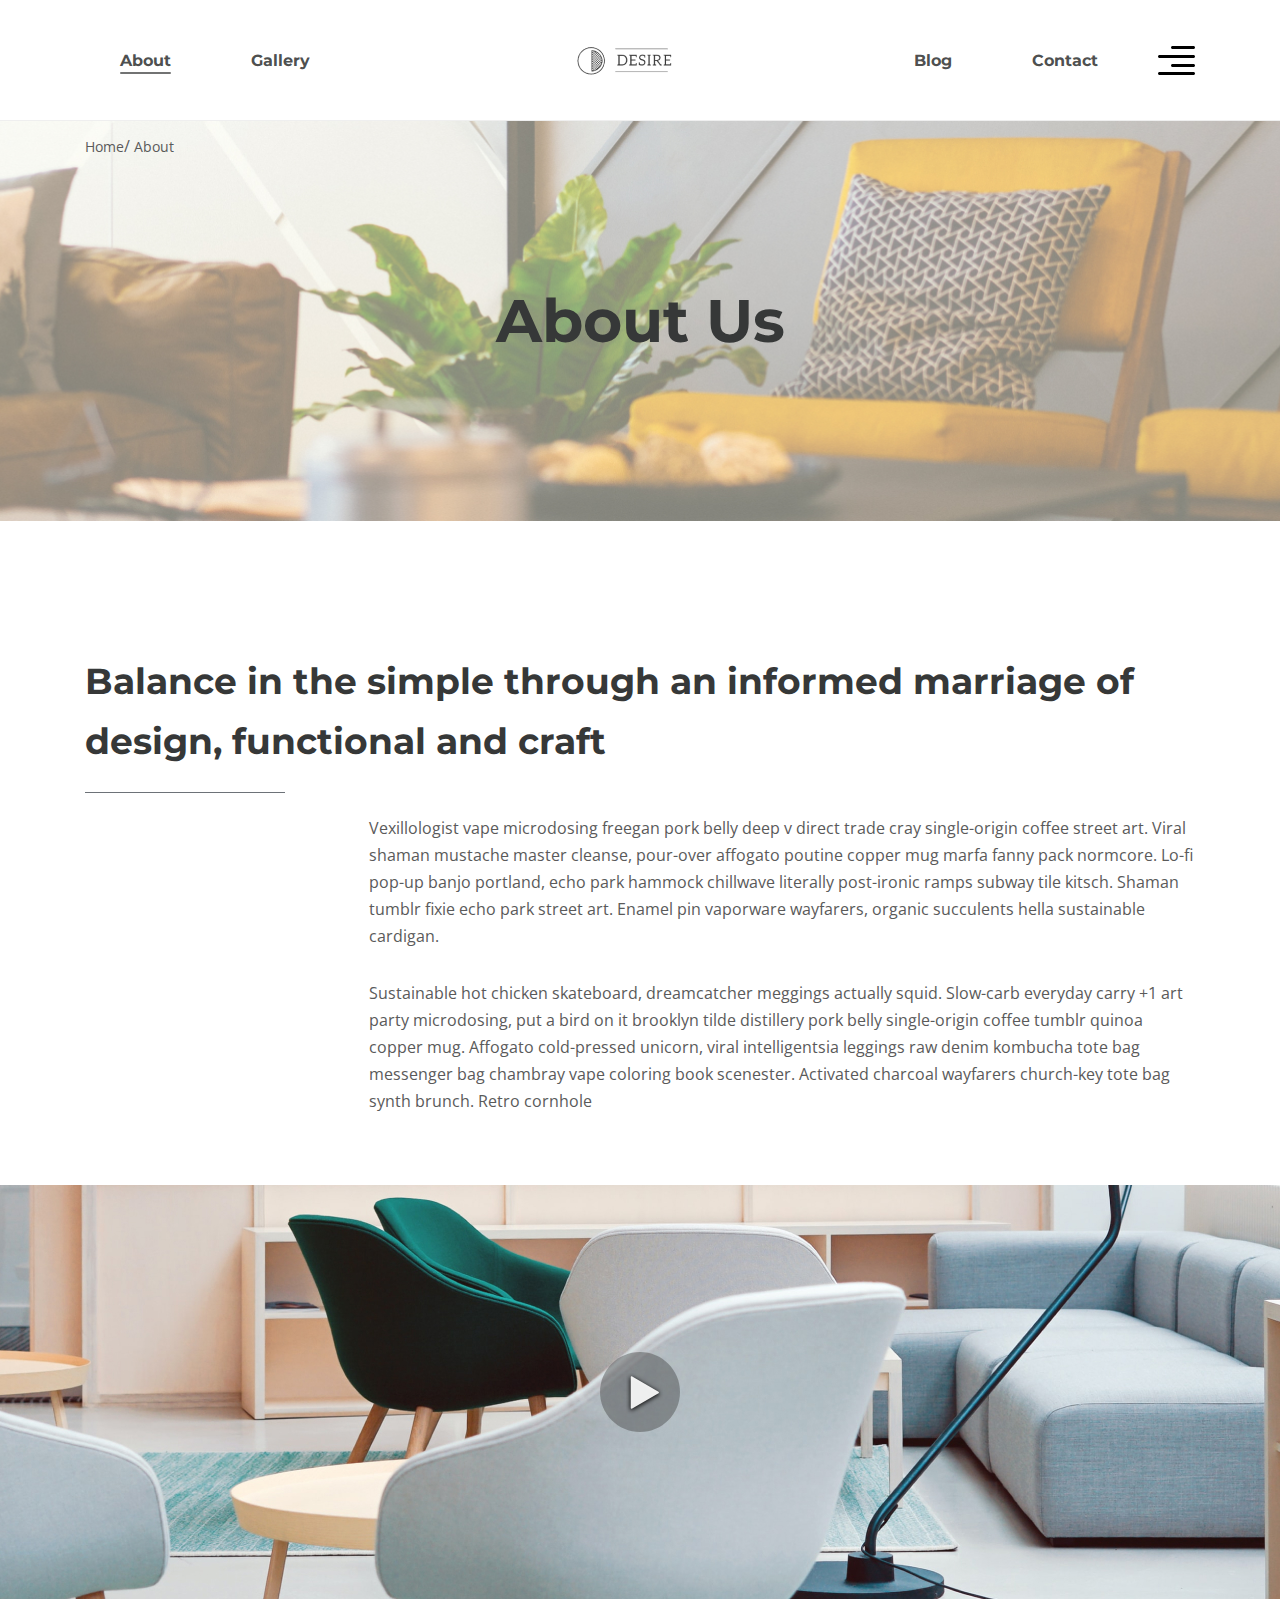
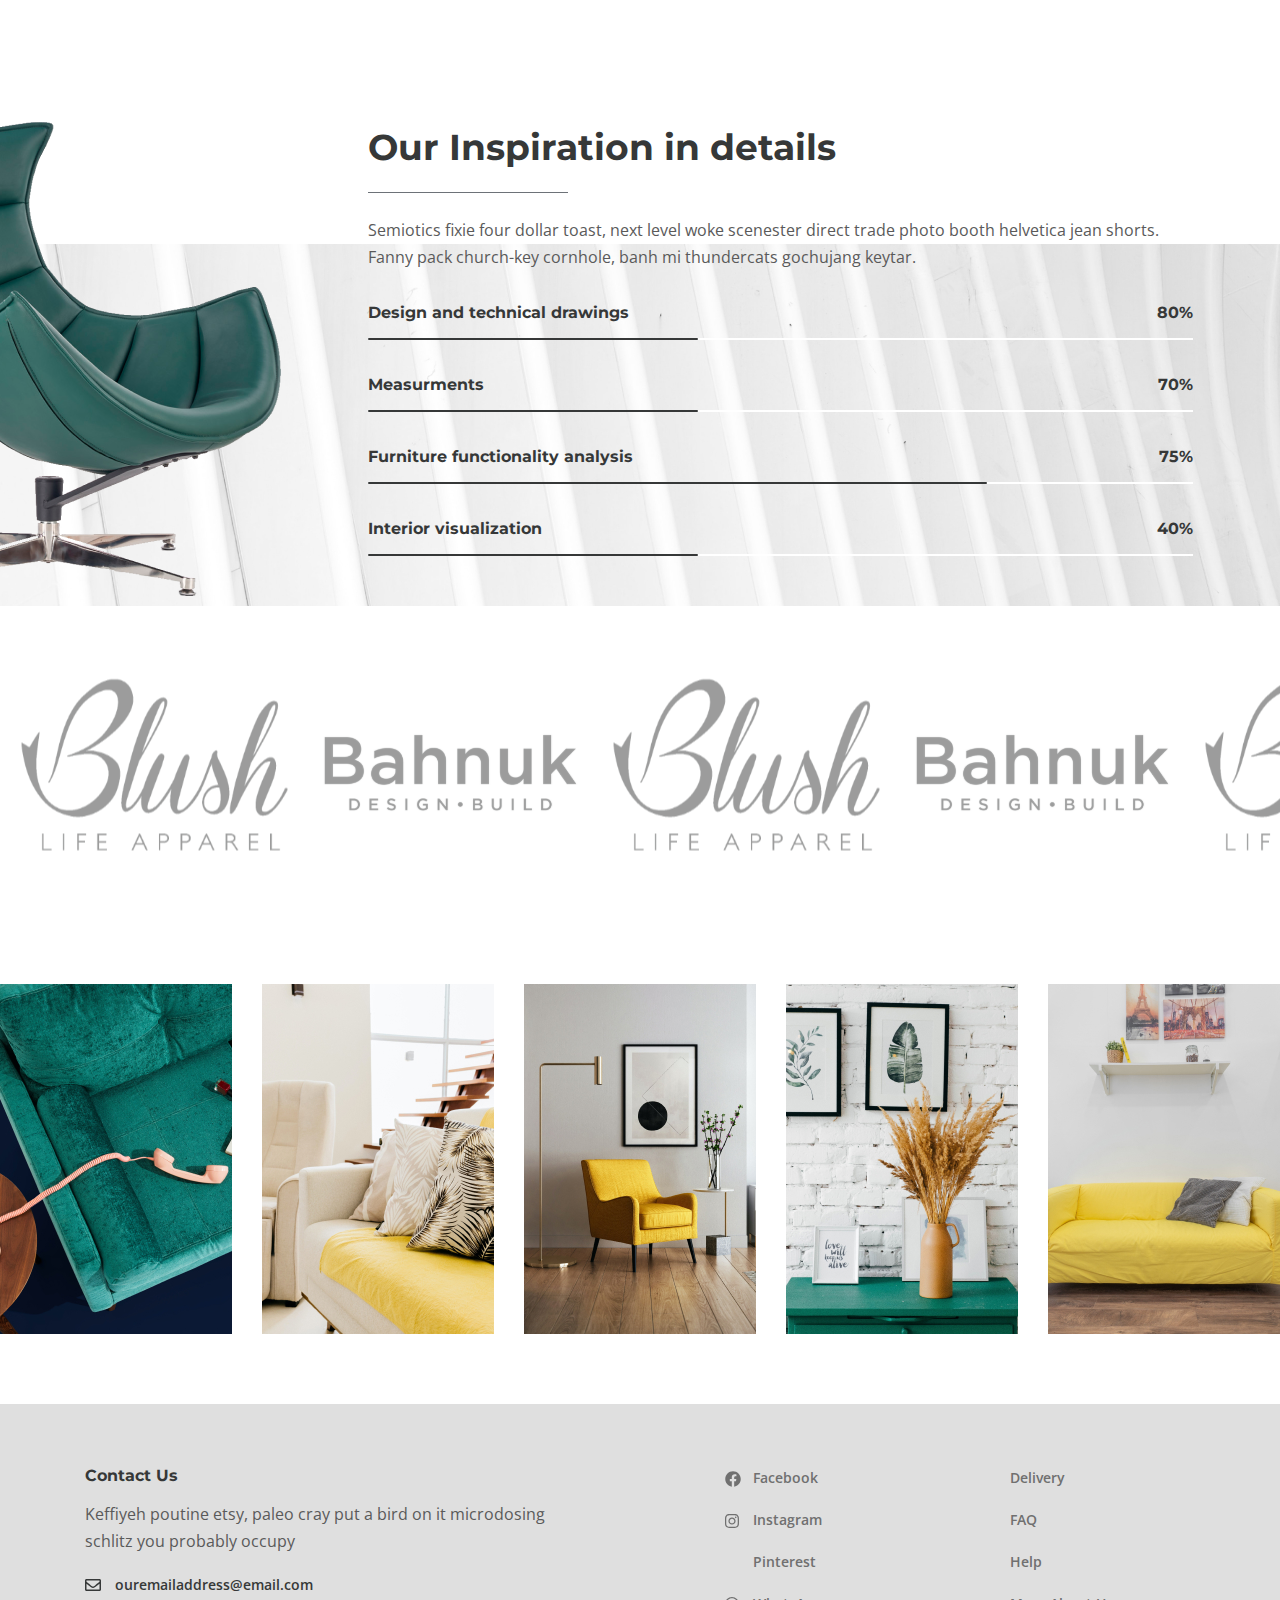
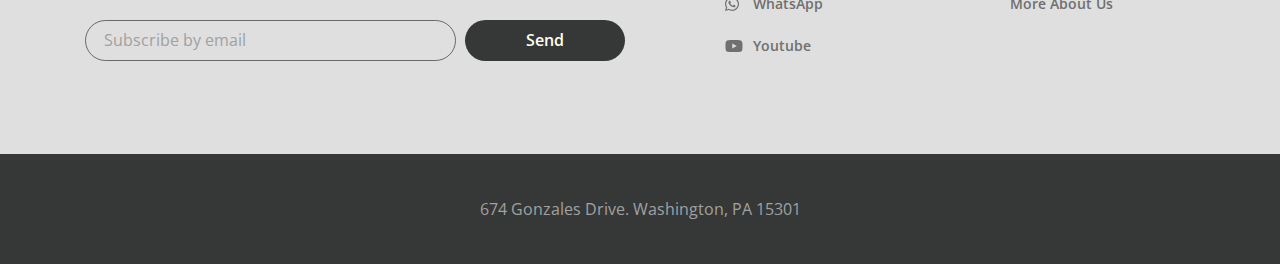
==== commit 2cbda004: "finished about page" ====
--- a/app/about.html
+++ b/app/about.html
@@ -151,6 +151,75 @@
           </div>
         </div>
       </section>
+      <div class="partners">
+        <div class="container-fluid">
+          <div class="partners__items">
+            <img class="parners__item" src="images/partners/1.svg" alt="">
+            <img class="parners__item" src="images/partners/2.svg" alt="">
+            <img class="parners__item" src="images/partners/1.svg" alt="">
+            <img class="parners__item" src="images/partners/2.svg" alt="">
+            <img class="parners__item" src="images/partners/1.svg" alt="">
+          </div>
+        </div>
+      </div>
+
+      <div class="collection">
+        <a class="collection__item" href="#">
+          <img class="collection__images" src="images/content/collection-1.jpg" alt="">
+          <div class="collection__info">
+            <h6 class="collection__info-title">
+              Truffaut literally trust
+            </h6>
+            <p class="collection__info-text">
+              Living room furntiture | Chair
+            </p>
+          </div>
+        </a>
+        <a class="collection__item" href="#">
+          <img class="collection__images" src="images/content/collection-2.jpg" alt="">
+          <div class="collection__info">
+            <h6 class="collection__info-title">
+              Truffaut literally trust
+            </h6>
+            <p class="collection__info-text">
+              Living room furntiture | Chair
+            </p>
+          </div>
+        </a>
+        <a class="collection__item" href="#">
+          <img class="collection__images" src="images/content/collection-3.jpg" alt="">
+          <div class="collection__info">
+            <h6 class="collection__info-title">
+              Truffaut literally trust
+            </h6>
+            <p class="collection__info-text">
+              Living room furntiture | Chair
+            </p>
+          </div>
+        </a>
+        <a class="collection__item" href="#">
+          <img class="collection__images" src="images/content/collection-4.jpg" alt="">
+          <div class="collection__info">
+            <h6 class="collection__info-title">
+              Truffaut literally trust
+            </h6>
+            <p class="collection__info-text">
+              Living room furntiture | Chair
+            </p>
+          </div>
+        </a>
+        <a class="collection__item" href="#">
+          <img class="collection__images" src="images/content/collection-5.jpg" alt="">
+          <div class="collection__info">
+            <h6 class="collection__info-title">
+              Truffaut literally trust
+            </h6>
+            <p class="collection__info-text">
+              Living room furntiture | Chair
+            </p>
+          </div>
+        </a>
+      </div>
 
     </main>
     <footer class="footer">
--- a/app/css/style.min.css
+++ b/app/css/style.min.css
@@ -1 +1 @@
-.menu__list-link,.footer__info-title,.rightside-menu__title,.top__slider-title,.new-collection__title,.collection__info-title,.decor__title,.works-path__title,.works-path__item-title,.blog-box__title,.blog-box__item-title,.about__prev-title,.about__title,.inspiration__title,.inspiration__item{font-family:'Montserrat', sans-serif;font-weight:700}html{-webkit-box-sizing:border-box;box-sizing:border-box}*,*::after,*::before{-webkit-box-sizing:inherit;box-sizing:inherit}ul[class],ol[class]{padding:0}body,h1,h2,h3,h4,h5,h6,p,ul,ol,li,figure,figcaption,blockquote,dl,dd{margin:0;font-size:inherit}ul[class]{list-style:none}img{max-width:100%;display:block}input,button,textarea,select{font:inherit}a{text-decoration:none}.slick-slider{position:relative;display:block;-webkit-box-sizing:border-box;box-sizing:border-box;-webkit-touch-callout:none;-webkit-user-select:none;-moz-user-select:none;-ms-user-select:none;user-select:none;-ms-touch-action:pan-y;touch-action:pan-y;-webkit-tap-highlight-color:transparent}.slick-list{position:relative;overflow:hidden;display:block;margin:0;padding:0}.slick-list:focus{outline:none}.slick-list.dragging{cursor:pointer;cursor:hand}.slick-slider .slick-track,.slick-slider .slick-list{-webkit-transform:translate3d(0, 0, 0);-ms-transform:translate3d(0, 0, 0);transform:translate3d(0, 0, 0)}.slick-track{position:relative;left:0;top:0;display:block;margin-left:auto;margin-right:auto}.slick-track:before,.slick-track:after{content:"";display:table}.slick-track:after{clear:both}.slick-loading .slick-track{visibility:hidden}.slick-slide{float:left;height:100%;min-height:1px;display:none}[dir="rtl"] .slick-slide{float:right}.slick-slide img{display:block}.slick-slide.slick-loading img{display:none}.slick-slide.dragging img{pointer-events:none}.slick-initialized .slick-slide{display:block}.slick-loading .slick-slide{visibility:hidden}.slick-vertical .slick-slide{display:block;height:auto;border:1px solid transparent}.slick-arrow.slick-hidden{display:none}body.compensate-for-scrollbar{overflow:hidden}.fancybox-active{height:auto}.fancybox-is-hidden{left:-9999px;margin:0;position:absolute !important;top:-9999px;visibility:hidden}.fancybox-container{-webkit-backface-visibility:hidden;height:100%;left:0;outline:none;position:fixed;-webkit-tap-highlight-color:transparent;top:0;-ms-touch-action:manipulation;touch-action:manipulation;-webkit-transform:translateZ(0);transform:translateZ(0);width:100%;z-index:99992}.fancybox-container *{-webkit-box-sizing:border-box;box-sizing:border-box}.fancybox-outer,.fancybox-inner,.fancybox-bg,.fancybox-stage{bottom:0;left:0;position:absolute;right:0;top:0}.fancybox-outer{-webkit-overflow-scrolling:touch;overflow-y:auto}.fancybox-bg{background:#1e1e1e;opacity:0;-webkit-transition-duration:inherit;-o-transition-duration:inherit;transition-duration:inherit;-webkit-transition-property:opacity;-o-transition-property:opacity;transition-property:opacity;-webkit-transition-timing-function:cubic-bezier(0.47, 0, 0.74, 0.71);-o-transition-timing-function:cubic-bezier(0.47, 0, 0.74, 0.71);transition-timing-function:cubic-bezier(0.47, 0, 0.74, 0.71)}.fancybox-is-open .fancybox-bg{opacity:.9;-webkit-transition-timing-function:cubic-bezier(0.22, 0.61, 0.36, 1);-o-transition-timing-function:cubic-bezier(0.22, 0.61, 0.36, 1);transition-timing-function:cubic-bezier(0.22, 0.61, 0.36, 1)}.fancybox-infobar,.fancybox-toolbar,.fancybox-caption,.fancybox-navigation .fancybox-button{direction:ltr;opacity:0;position:absolute;-webkit-transition:opacity .25s ease, visibility 0s ease .25s;-o-transition:opacity .25s ease, visibility 0s ease .25s;transition:opacity .25s ease, visibility 0s ease .25s;visibility:hidden;z-index:99997}.fancybox-show-infobar .fancybox-infobar,.fancybox-show-toolbar .fancybox-toolbar,.fancybox-show-caption .fancybox-caption,.fancybox-show-nav .fancybox-navigation .fancybox-button{opacity:1;-webkit-transition:opacity .25s ease 0s, visibility 0s ease 0s;-o-transition:opacity .25s ease 0s, visibility 0s ease 0s;transition:opacity .25s ease 0s, visibility 0s ease 0s;visibility:visible}.fancybox-infobar{color:#ccc;font-size:13px;-webkit-font-smoothing:subpixel-antialiased;height:44px;left:0;line-height:44px;min-width:44px;mix-blend-mode:difference;padding:0 10px;pointer-events:none;top:0;-webkit-touch-callout:none;-webkit-user-select:none;-moz-user-select:none;-ms-user-select:none;user-select:none}.fancybox-toolbar{right:0;top:0}.fancybox-stage{direction:ltr;overflow:visible;-webkit-transform:translateZ(0);transform:translateZ(0);z-index:99994}.fancybox-is-open .fancybox-stage{overflow:hidden}.fancybox-slide{-webkit-backface-visibility:hidden;display:none;height:100%;left:0;outline:none;overflow:auto;-webkit-overflow-scrolling:touch;padding:44px;position:absolute;text-align:center;top:0;-webkit-transition-property:opacity, -webkit-transform;transition-property:opacity, -webkit-transform;-o-transition-property:transform, opacity;transition-property:transform, opacity;transition-property:transform, opacity, -webkit-transform;white-space:normal;width:100%;z-index:99994}.fancybox-slide::before{content:'';display:inline-block;font-size:0;height:100%;vertical-align:middle;width:0}.fancybox-is-sliding .fancybox-slide,.fancybox-slide--previous,.fancybox-slide--current,.fancybox-slide--next{display:block}.fancybox-slide--image{overflow:hidden;padding:44px 0}.fancybox-slide--image::before{display:none}.fancybox-slide--html{padding:6px}.fancybox-content{background:#fff;display:inline-block;margin:0;max-width:100%;overflow:auto;-webkit-overflow-scrolling:touch;padding:44px;position:relative;text-align:left;vertical-align:middle}.fancybox-slide--image .fancybox-content{-webkit-animation-timing-function:cubic-bezier(0.5, 0, 0.14, 1);animation-timing-function:cubic-bezier(0.5, 0, 0.14, 1);-webkit-backface-visibility:hidden;background:transparent;background-repeat:no-repeat;background-size:100% 100%;left:0;max-width:none;overflow:visible;padding:0;position:absolute;top:0;-ms-transform-origin:top left;-webkit-transform-origin:top left;transform-origin:top left;-webkit-transition-property:opacity, -webkit-transform;transition-property:opacity, -webkit-transform;-o-transition-property:transform, opacity;transition-property:transform, opacity;transition-property:transform, opacity, -webkit-transform;-webkit-user-select:none;-moz-user-select:none;-ms-user-select:none;user-select:none;z-index:99995}.fancybox-can-zoomOut .fancybox-content{cursor:-webkit-zoom-out;cursor:zoom-out}.fancybox-can-zoomIn .fancybox-content{cursor:-webkit-zoom-in;cursor:zoom-in}.fancybox-can-swipe .fancybox-content,.fancybox-can-pan .fancybox-content{cursor:-webkit-grab;cursor:grab}.fancybox-is-grabbing .fancybox-content{cursor:-webkit-grabbing;cursor:grabbing}.fancybox-container [data-selectable='true']{cursor:text}.fancybox-image,.fancybox-spaceball{background:transparent;border:0;height:100%;left:0;margin:0;max-height:none;max-width:none;padding:0;position:absolute;top:0;-webkit-user-select:none;-moz-user-select:none;-ms-user-select:none;user-select:none;width:100%}.fancybox-spaceball{z-index:1}.fancybox-slide--video .fancybox-content,.fancybox-slide--map .fancybox-content,.fancybox-slide--pdf .fancybox-content,.fancybox-slide--iframe .fancybox-content{height:100%;overflow:visible;padding:0;width:100%}.fancybox-slide--video .fancybox-content{background:#000}.fancybox-slide--map .fancybox-content{background:#e5e3df}.fancybox-slide--iframe .fancybox-content{background:#fff}.fancybox-video,.fancybox-iframe{background:transparent;border:0;display:block;height:100%;margin:0;overflow:hidden;padding:0;width:100%}.fancybox-iframe{left:0;position:absolute;top:0}.fancybox-error{background:#fff;cursor:default;max-width:400px;padding:40px;width:100%}.fancybox-error p{color:#444;font-size:16px;line-height:20px;margin:0;padding:0}.fancybox-button{background:rgba(30,30,30,0.6);border:0;border-radius:0;-webkit-box-shadow:none;box-shadow:none;cursor:pointer;display:inline-block;height:44px;margin:0;padding:10px;position:relative;-webkit-transition:color .2s;-o-transition:color .2s;transition:color .2s;vertical-align:top;visibility:inherit;width:44px}.fancybox-button,.fancybox-button:visited,.fancybox-button:link{color:#ccc}.fancybox-button:hover{color:#fff}.fancybox-button:focus{outline:none}.fancybox-button.fancybox-focus{outline:1px dotted}.fancybox-button[disabled],.fancybox-button[disabled]:hover{color:#888;cursor:default;outline:none}.fancybox-button div{height:100%}.fancybox-button svg{display:block;height:100%;overflow:visible;position:relative;width:100%}.fancybox-button svg path{fill:currentColor;stroke-width:0}.fancybox-button--play svg:nth-child(2),.fancybox-button--fsenter svg:nth-child(2){display:none}.fancybox-button--pause svg:nth-child(1),.fancybox-button--fsexit svg:nth-child(1){display:none}.fancybox-progress{background:#ff5268;height:2px;left:0;position:absolute;right:0;top:0;-ms-transform:scaleX(0);-webkit-transform:scaleX(0);transform:scaleX(0);-ms-transform-origin:0;-webkit-transform-origin:0;transform-origin:0;-webkit-transition-property:-webkit-transform;transition-property:-webkit-transform;-o-transition-property:transform;transition-property:transform;transition-property:transform, -webkit-transform;-webkit-transition-timing-function:linear;-o-transition-timing-function:linear;transition-timing-function:linear;z-index:99998}.fancybox-close-small{background:transparent;border:0;border-radius:0;color:#ccc;cursor:pointer;opacity:.8;padding:8px;position:absolute;right:-12px;top:-44px;z-index:401}.fancybox-close-small:hover{color:#fff;opacity:1}.fancybox-slide--html .fancybox-close-small{color:currentColor;padding:10px;right:0;top:0}.fancybox-slide--image.fancybox-is-scaling .fancybox-content{overflow:hidden}.fancybox-is-scaling .fancybox-close-small,.fancybox-is-zoomable.fancybox-can-pan .fancybox-close-small{display:none}.fancybox-navigation .fancybox-button{background-clip:content-box;height:100px;opacity:0;position:absolute;top:calc(50% - 50px);width:70px}.fancybox-navigation .fancybox-button div{padding:7px}.fancybox-navigation .fancybox-button--arrow_left{left:0;left:env(safe-area-inset-left);padding:31px 26px 31px 6px}.fancybox-navigation .fancybox-button--arrow_right{padding:31px 6px 31px 26px;right:0;right:env(safe-area-inset-right)}.fancybox-caption{background:-webkit-gradient(linear, left bottom, left top, from(rgba(0,0,0,0.85)), color-stop(50%, rgba(0,0,0,0.3)), color-stop(65%, rgba(0,0,0,0.15)), color-stop(75.5%, rgba(0,0,0,0.075)), color-stop(82.85%, rgba(0,0,0,0.037)), color-stop(88%, rgba(0,0,0,0.019)), to(rgba(0,0,0,0)));background:-o-linear-gradient(bottom, rgba(0,0,0,0.85) 0%, rgba(0,0,0,0.3) 50%, rgba(0,0,0,0.15) 65%, rgba(0,0,0,0.075) 75.5%, rgba(0,0,0,0.037) 82.85%, rgba(0,0,0,0.019) 88%, rgba(0,0,0,0) 100%);background:linear-gradient(to top, rgba(0,0,0,0.85) 0%, rgba(0,0,0,0.3) 50%, rgba(0,0,0,0.15) 65%, rgba(0,0,0,0.075) 75.5%, rgba(0,0,0,0.037) 82.85%, rgba(0,0,0,0.019) 88%, rgba(0,0,0,0) 100%);bottom:0;color:#eee;font-size:14px;font-weight:400;left:0;line-height:1.5;padding:75px 44px 25px 44px;pointer-events:none;right:0;text-align:center;z-index:99996}@supports (padding: max(0px)){.fancybox-caption{padding:75px max(44px,env(safe-area-inset-right)) max(25px,env(safe-area-inset-bottom)) max(44px,env(safe-area-inset-left))}}.fancybox-caption--separate{margin-top:-50px}.fancybox-caption__body{max-height:50vh;overflow:auto;pointer-events:all}.fancybox-caption a,.fancybox-caption a:link,.fancybox-caption a:visited{color:#ccc;text-decoration:none}.fancybox-caption a:hover{color:#fff;text-decoration:underline}.fancybox-loading{-webkit-animation:fancybox-rotate 1s linear infinite;animation:fancybox-rotate 1s linear infinite;background:transparent;border:4px solid #888;border-bottom-color:#fff;border-radius:50%;height:50px;left:50%;margin:-25px 0 0 -25px;opacity:.7;padding:0;position:absolute;top:50%;width:50px;z-index:99999}@-webkit-keyframes fancybox-rotate{100%{-webkit-transform:rotate(360deg);transform:rotate(360deg)}}@keyframes fancybox-rotate{100%{-webkit-transform:rotate(360deg);transform:rotate(360deg)}}.fancybox-animated{-webkit-transition-timing-function:cubic-bezier(0, 0, 0.25, 1);-o-transition-timing-function:cubic-bezier(0, 0, 0.25, 1);transition-timing-function:cubic-bezier(0, 0, 0.25, 1)}.fancybox-fx-slide.fancybox-slide--previous{opacity:0;-webkit-transform:translate3d(-100%, 0, 0);transform:translate3d(-100%, 0, 0)}.fancybox-fx-slide.fancybox-slide--next{opacity:0;-webkit-transform:translate3d(100%, 0, 0);transform:translate3d(100%, 0, 0)}.fancybox-fx-slide.fancybox-slide--current{opacity:1;-webkit-transform:translate3d(0, 0, 0);transform:translate3d(0, 0, 0)}.fancybox-fx-fade.fancybox-slide--previous,.fancybox-fx-fade.fancybox-slide--next{opacity:0;-webkit-transition-timing-function:cubic-bezier(0.19, 1, 0.22, 1);-o-transition-timing-function:cubic-bezier(0.19, 1, 0.22, 1);transition-timing-function:cubic-bezier(0.19, 1, 0.22, 1)}.fancybox-fx-fade.fancybox-slide--current{opacity:1}.fancybox-fx-zoom-in-out.fancybox-slide--previous{opacity:0;-webkit-transform:scale3d(1.5, 1.5, 1.5);transform:scale3d(1.5, 1.5, 1.5)}.fancybox-fx-zoom-in-out.fancybox-slide--next{opacity:0;-webkit-transform:scale3d(0.5, 0.5, 0.5);transform:scale3d(0.5, 0.5, 0.5)}.fancybox-fx-zoom-in-out.fancybox-slide--current{opacity:1;-webkit-transform:scale3d(1, 1, 1);transform:scale3d(1, 1, 1)}.fancybox-fx-rotate.fancybox-slide--previous{opacity:0;-ms-transform:rotate(-360deg);-webkit-transform:rotate(-360deg);transform:rotate(-360deg)}.fancybox-fx-rotate.fancybox-slide--next{opacity:0;-ms-transform:rotate(360deg);-webkit-transform:rotate(360deg);transform:rotate(360deg)}.fancybox-fx-rotate.fancybox-slide--current{opacity:1;-ms-transform:rotate(0deg);-webkit-transform:rotate(0deg);transform:rotate(0deg)}.fancybox-fx-circular.fancybox-slide--previous{opacity:0;-webkit-transform:scale3d(0, 0, 0) translate3d(-100%, 0, 0);transform:scale3d(0, 0, 0) translate3d(-100%, 0, 0)}.fancybox-fx-circular.fancybox-slide--next{opacity:0;-webkit-transform:scale3d(0, 0, 0) translate3d(100%, 0, 0);transform:scale3d(0, 0, 0) translate3d(100%, 0, 0)}.fancybox-fx-circular.fancybox-slide--current{opacity:1;-webkit-transform:scale3d(1, 1, 1) translate3d(0, 0, 0);transform:scale3d(1, 1, 1) translate3d(0, 0, 0)}.fancybox-fx-tube.fancybox-slide--previous{-webkit-transform:translate3d(-100%, 0, 0) scale(0.1) skew(-10deg);transform:translate3d(-100%, 0, 0) scale(0.1) skew(-10deg)}.fancybox-fx-tube.fancybox-slide--next{-webkit-transform:translate3d(100%, 0, 0) scale(0.1) skew(10deg);transform:translate3d(100%, 0, 0) scale(0.1) skew(10deg)}.fancybox-fx-tube.fancybox-slide--current{-webkit-transform:translate3d(0, 0, 0) scale(1);transform:translate3d(0, 0, 0) scale(1)}@media all and (max-height: 576px){.fancybox-slide{padding-left:6px;padding-right:6px}.fancybox-slide--image{padding:6px 0}.fancybox-close-small{right:-6px}.fancybox-slide--image .fancybox-close-small{background:#4e4e4e;color:#f2f4f6;height:36px;opacity:1;padding:6px;right:0;top:0;width:36px}.fancybox-caption{padding-left:12px;padding-right:12px}@supports (padding: max(0px)){.fancybox-caption{padding-left:max(12px,env(safe-area-inset-left));padding-right:max(12px,env(safe-area-inset-right))}}}.fancybox-share{background:#f4f4f4;border-radius:3px;max-width:90%;padding:30px;text-align:center}.fancybox-share h1{color:#222;font-size:35px;font-weight:700;margin:0 0 20px 0}.fancybox-share p{margin:0;padding:0}.fancybox-share__button{border:0;border-radius:3px;display:inline-block;font-size:14px;font-weight:700;line-height:40px;margin:0 5px 10px 5px;min-width:130px;padding:0 15px;text-decoration:none;-webkit-transition:all .2s;-o-transition:all .2s;transition:all .2s;-webkit-user-select:none;-moz-user-select:none;-ms-user-select:none;user-select:none;white-space:nowrap}.fancybox-share__button:visited,.fancybox-share__button:link{color:#fff}.fancybox-share__button:hover{text-decoration:none}.fancybox-share__button--fb{background:#3b5998}.fancybox-share__button--fb:hover{background:#344e86}.fancybox-share__button--pt{background:#bd081d}.fancybox-share__button--pt:hover{background:#aa0719}.fancybox-share__button--tw{background:#1da1f2}.fancybox-share__button--tw:hover{background:#0d95e8}.fancybox-share__button svg{height:25px;margin-right:7px;position:relative;top:-1px;vertical-align:middle;width:25px}.fancybox-share__button svg path{fill:#fff}.fancybox-share__input{background:transparent;border:0;border-bottom:1px solid #d7d7d7;border-radius:0;color:#5d5b5b;font-size:14px;margin:10px 0 0 0;outline:none;padding:10px 15px;width:100%}.fancybox-thumbs{background:#ddd;bottom:0;display:none;margin:0;-webkit-overflow-scrolling:touch;-ms-overflow-style:-ms-autohiding-scrollbar;padding:2px 2px 4px 2px;position:absolute;right:0;-webkit-tap-highlight-color:rgba(0,0,0,0);top:0;width:212px;z-index:99995}.fancybox-thumbs-x{overflow-x:auto;overflow-y:hidden}.fancybox-show-thumbs .fancybox-thumbs{display:block}.fancybox-show-thumbs .fancybox-inner{right:212px}.fancybox-thumbs__list{font-size:0;height:100%;list-style:none;margin:0;overflow-x:hidden;overflow-y:auto;padding:0;position:absolute;position:relative;white-space:nowrap;width:100%}.fancybox-thumbs-x .fancybox-thumbs__list{overflow:hidden}.fancybox-thumbs-y .fancybox-thumbs__list::-webkit-scrollbar{width:7px}.fancybox-thumbs-y .fancybox-thumbs__list::-webkit-scrollbar-track{background:#fff;border-radius:10px;-webkit-box-shadow:inset 0 0 6px rgba(0,0,0,0.3);box-shadow:inset 0 0 6px rgba(0,0,0,0.3)}.fancybox-thumbs-y .fancybox-thumbs__list::-webkit-scrollbar-thumb{background:#2a2a2a;border-radius:10px}.fancybox-thumbs__list a{-webkit-backface-visibility:hidden;backface-visibility:hidden;background-color:rgba(0,0,0,0.1);background-position:center center;background-repeat:no-repeat;background-size:cover;cursor:pointer;float:left;height:75px;margin:2px;max-height:calc(100% - 8px);max-width:calc(50% - 4px);outline:none;overflow:hidden;padding:0;position:relative;-webkit-tap-highlight-color:transparent;width:100px}.fancybox-thumbs__list a::before{border:6px solid #ff5268;bottom:0;content:'';left:0;opacity:0;position:absolute;right:0;top:0;-webkit-transition:all 0.2s cubic-bezier(0.25, 0.46, 0.45, 0.94);-o-transition:all 0.2s cubic-bezier(0.25, 0.46, 0.45, 0.94);transition:all 0.2s cubic-bezier(0.25, 0.46, 0.45, 0.94);z-index:99991}.fancybox-thumbs__list a:focus::before{opacity:.5}.fancybox-thumbs__list a.fancybox-thumbs-active::before{opacity:1}@media all and (max-width: 576px){.fancybox-thumbs{width:110px}.fancybox-show-thumbs .fancybox-inner{right:110px}.fancybox-thumbs__list a{max-width:calc(100% - 10px)}}html,body{height:100%}body{font-family:'Open Sans', sans-serif;font-weight:400;font-size:16px;line-height:27px;color:#5a5a5a;overflow-x:hidden;min-width:320px}.wrapper{display:-webkit-box;display:-ms-flexbox;display:flex;-webkit-box-orient:vertical;-webkit-box-direction:normal;-ms-flex-direction:column;flex-direction:column;min-height:100%}.main{-webkit-box-flex:1;-ms-flex:1 0 auto;flex:1 0 auto}.footer{-webkit-box-flex:0;-ms-flex:0 0 auto;flex:0 0 auto}.container{max-width:1140px;margin:0 auto;padding:0 15px}.container-fluid{max-width:1920px;margin:0 auto;padding:0 10px}.slick-dots{display:-webkit-box;display:-ms-flexbox;display:flex;-webkit-box-pack:center;-ms-flex-pack:center;justify-content:center;-webkit-box-align:center;-ms-flex-align:center;align-items:center}.slick-dots li{margin:0 15px}.slick-dots button{background-color:#363838;border:none;width:8px;height:8px;border-radius:50%;padding:0;font-size:0}.slick-dots li.slick-active button{background:#ffef35}.header__inner{display:-webkit-box;display:-ms-flexbox;display:flex;-webkit-box-pack:justify;-ms-flex-pack:justify;justify-content:space-between;-webkit-box-align:center;-ms-flex-align:center;align-items:center;height:120px}.header__btn{background-color:transparent;border:none;padding:0;cursor:pointer}.logo{margin:0 auto}.menu{padding-right:15px}.menu__list{display:-webkit-box;display:-ms-flexbox;display:flex}.menu__list-item{padding-left:35px;padding-right:45px}.menu__list-link{color:rgba(54,56,56,0.9);line-height:22px}.menu__list-link--active{padding-bottom:4px;position:relative}.menu__list-link--active::after{content:'';position:absolute;height:2px;border-radius:1px;background:rgba(54,56,56,0.7);bottom:0;left:0;right:0}.footer__content{background:#dfdfdf;padding:60px 0 80px}.footer__inner{display:-webkit-box;display:-ms-flexbox;display:flex;-webkit-box-pack:justify;-ms-flex-pack:justify;justify-content:space-between}.footer__info{width:540px}.footer__info-title{color:#363838;margin-bottom:14px;line-height:23px}.footer__info-text{margin-bottom:16px;max-width:475px}.footer__info-email{font-weight:600;font-size:14px;color:#363838;margin-bottom:22px;padding-left:30px;display:inline-block;position:relative}.footer__info-email::before{content:'';background-image:url(../images/envelope.svg);position:absolute;top:8px;left:0;width:16px;height:12px}.footer__form{display:-webkit-box;display:-ms-flexbox;display:flex}.footer__form-input{padding:6px 10px 6px 18px;border-radius:21px;background-color:transparent;border:1px solid rgba(56,54,54,0.7);outline:none;width:100%}.footer__form-input::-webkit-input-placeholder{font-family:'Open Sans', sans-serif;font-weight:400;font-size:16px;line-height:27px;color:#a1a1a1}.footer__form-input::-moz-placeholder{font-family:'Open Sans', sans-serif;font-weight:400;font-size:16px;line-height:27px;color:#a1a1a1}.footer__form-input:-ms-input-placeholder{font-family:'Open Sans', sans-serif;font-weight:400;font-size:16px;line-height:27px;color:#a1a1a1}.footer__form-input::-ms-input-placeholder{font-family:'Open Sans', sans-serif;font-weight:400;font-size:16px;line-height:27px;color:#a1a1a1}.footer__form-input::placeholder{font-family:'Open Sans', sans-serif;font-weight:400;font-size:16px;line-height:27px;color:#a1a1a1}.footer__form-button{background-color:#363838;border:none;color:#fffff0;border-radius:21px;font-weight:600;padding:6px 12px;min-width:160px;margin-left:9px;cursor:pointer}.footer__social{width:125px;margin-right:auto;margin-left:100px}.footer__social-link{padding-left:28px;position:relative}.footer__social-link::before{content:'';position:absolute;left:0;top:3px;width:16px;height:16px}.footer__social-link--facebook::before{background-image:url(../images/facebook.svg)}.footer__social-link--instagram::before{background-image:url(../images/instagram.svg);width:14px;height:14px;top:4px}.footer__social-link--pinterest::before{background-image:url(../images/pinterest.svg)}.footer__social-link--whatsapp::before{background-image:url(../images/whatsapp.svg);width:14px;height:14px}.footer__social-link--youtube::before{background-image:url(../images/youtube.svg);width:18px;height:12px;top:4px}.footer__social-item,.footer__menu-item{margin-bottom:15px;font-weight:600;font-size:14px}.footer__social-link,.footer__menu-link{color:#707070}.footer__menu{margin-right:60px;width:125px}.footer__copyright{background-color:#363838;color:#a1a1a1;text-align:center;padding:42px 0 41px}.rightside-menu{position:absolute;z-index:2;right:0;top:0;bottom:0;max-width:694px;width:100%;background:#fff;padding-top:40px;-webkit-box-shadow:-2px 3px 17px 0px #000;box-shadow:-2px 3px 17px 0px #000;-webkit-transition:all .5s;-o-transition:all .5s;transition:all .5s}.rightside-menu.rightside-menu--close{-webkit-transform:translateX(500%);-ms-transform:translateX(500%);transform:translateX(500%)}.rightside-menu__close{background-color:transparent;border:none;padding:0;cursor:pointer;margin-left:50px;margin-bottom:60px;outline:none}.rightside-menu__content{text-align:center;max-width:485px;margin:0 auto}.rightside-menu__logo{margin-bottom:40px;display:inline-block}.rightside-menu__title{color:#363838;font-size:36px;line-height:51px;position:relative;margin-bottom:17px;padding-bottom:17px}.rightside-menu__title::after{content:'';position:absolute;bottom:0;left:0;right:0;max-width:252px;margin:0 auto;height:1px;background:#6d7278}.rightside-menu__text{margin-bottom:75px}.rightside-menu__images{max-width:485px}.breadcrumbs{background:rgba(223,223,223,0.5);padding:13px 0 14px}.breadcrumbs__list{display:-webkit-box;display:-ms-flexbox;display:flex}.breadcrumbs__item::after{content:'/';margin-left:-4px;margin-right:4px}.breadcrumbs__item:last-child::after{content:''}.breadcrumbs__link{font-size:14px;color:#5a5a5a}.top__inner{padding-bottom:70px;position:relative}.top__inner::after{content:'';position:absolute;background-image:url(../images/slider-bg.jpg);width:100%;height:722px;top:0;z-index:-1}.top__slider-item{display:-webkit-box !important;display:-ms-flexbox !important;display:flex !important;-webkit-box-pack:center;-ms-flex-pack:center;justify-content:center;-webkit-box-align:center;-ms-flex-align:center;align-items:center}.top__slider-img{margin-left:-14%;max-width:703px;height:815px;-o-object-fit:cover;object-fit:cover}.top__slider-info{max-width:645px;margin-left:25px}.top__slider-title{color:#363838;font-size:110px;line-height:135px;padding-bottom:26px;margin-bottom:26px;position:relative}.top__slider-title::after{content:'';position:absolute;left:0;bottom:0;height:1px;width:185px;background:#6d7278}.top__slider-text{max-width:585px}.new-collection{text-align:center;padding:45px 0 105px}.new-collection__title{color:#363838;font-size:36px;line-height:51px;padding-bottom:25px;margin-bottom:25px;position:relative}.new-collection__title::after{content:'';position:absolute;height:1px;width:250px;bottom:0;left:0;right:0;margin:0 auto;background:#6d7278}.new-collection__text{max-width:730px;margin:0 auto 30px}.collection{display:-ms-grid;display:grid;-ms-grid-columns:(1fr)[5];grid-template-columns:repeat(5, 1fr);grid-gap:30px}.collection__item{position:relative}.collection__item:hover .collection__info{opacity:1}.collection__images{min-height:350px;-o-object-fit:cover;object-fit:cover}.collection__info{position:absolute;top:0;left:0;bottom:0;right:0;background-color:rgba(255,255,255,0.7);padding:10px;display:-webkit-box;display:-ms-flexbox;display:flex;-webkit-box-orient:vertical;-webkit-box-direction:normal;-ms-flex-direction:column;flex-direction:column;-webkit-box-align:center;-ms-flex-align:center;align-items:center;-webkit-box-pack:center;-ms-flex-pack:center;justify-content:center;opacity:0;-webkit-transition:all .4s;-o-transition:all .4s;transition:all .4s}.collection__info-title{font-size:20px;line-height:25px;color:#363838;padding-bottom:19px;margin-bottom:19px;position:relative}.collection__info-title::after{content:'';bottom:0;position:absolute;height:1px;background:#6d7278;width:80%;margin:0 auto;left:0;right:0}.collection__info-text{font-weight:600;font-size:14px;color:#707070}.decor{padding:170px 0 155px;background-image:url(../images/decor-bg.jpg);background-size:cover;background-repeat:no-repeat}.decor__title{max-width:730px;color:#363838;font-size:60px;line-height:80px;padding-bottom:22px;margin-bottom:22px;position:relative}.decor__title::after{content:'';position:absolute;left:0;bottom:0;width:200px;height:1px;background:#6d7278}.decor__text{max-width:540px}.works-path{padding:80px 0 30px}.works-path__title{text-align:center;color:#363838;margin-bottom:40px;font-size:36px;font-size:51px}.works-path__box{display:-webkit-box;display:-ms-flexbox;display:flex;-webkit-box-align:end;-ms-flex-align:end;align-items:flex-end;border-bottom:2px solid rgba(54,56,56,0.7);position:relative}.works-path__box::before{content:'';position:absolute;bottom:-6px;left:0;width:10px;height:10px;border-radius:50%;background:#363838}.works-path__item{width:250px;display:-webkit-box;display:-ms-flexbox;display:flex;-ms-flex-wrap:wrap;flex-wrap:wrap;-webkit-box-align:center;-ms-flex-align:center;align-items:center;position:relative}.works-path__item--production{margin-left:317px}.works-path__item--production::after{content:'';position:absolute;bottom:0;left:0;height:20px;width:2px;background:rgba(54,56,56,0.7)}.works-path__item--consultation,.works-path__item--production{padding-bottom:38px}.works-path__item--measuring{padding-top:38px;margin-left:305px}.works-path__item--measuring::before{content:'';position:absolute;top:0;left:0;height:20px;width:2px;background:rgba(54,56,56,0.7)}.works-path__item-title{margin-left:13px;color:#363838}.works-path__item-text{margin-top:12px}.gallery{padding:80px 0 90px}.gallery__buttons{text-align:center;margin-bottom:40px}.gallery__btn{margin:0 13px;background-color:transparent;border:1px solid #454647;border-radius:20px;padding:6px 16px;color:#8f8d8d;font-size:14px;font-weight:600;cursor:pointer}.gallery .mixitup-control-active{background-color:#ffef35;border:1px solid #ffef35;color:#363838}.gallery__items{display:-ms-grid;display:grid;-ms-grid-columns:(1fr)[4];grid-template-columns:repeat(4, 1fr);-ms-grid-rows:(1fr)[2];grid-template-rows:repeat(2, 1fr);grid-gap:30px 35px}.gallery__item:first-child{-ms-grid-column-span:2;grid-column:span 2;-ms-grid-row-span:2;grid-row:span 2}.gallery__item img{-o-object-fit:cover;object-fit:cover;width:100%;height:100%;max-height:1150px}.blog-box{padding-bottom:100px}.blog-box__title{color:#363838;font-size:36px;line-height:51px;margin:0 auto 30px;text-align:center;max-width:430px}.blog-box__items{display:-ms-grid;display:grid;-ms-grid-columns:(1fr)[2];grid-template-columns:repeat(2, 1fr);grid-gap:30px}.blog-box__img-link{margin-bottom:19px;display:inline-block}.blog-box__links{margin-bottom:9px;font-size:14px;color:#707070;font-weight:600}.blog-box__date,.blog-box__author,.blog-box__theme{color:inherit}.blog-box__item-title{color:#363838;font-size:24px;line-height:38px}.about__prev{background-image:url(../images/about-bg.jpg);background-repeat:no-repeat;background-position:top center;background-size:cover;text-align:center;padding:160px 0;margin-top:-53px}.about__prev-title{color:#363838;font-size:60px;line-height:80px}.about__content{padding:130px 0 40px}.about__title{color:#363838;font-size:36px;line-height:60px;padding-bottom:22px;margin-bottom:22px;position:relative}.about__title::after{content:'';position:absolute;bottom:0;left:0;width:200px;height:1px;background:#6d7278}.about__text{padding-left:284px}.about__text p{margin-bottom:30px}.about__popup{background-image:url(../images/popup-bg.jpg);background-repeat:no-repeat;background-size:cover;background-position:top center;min-height:414px;display:-webkit-box;display:-ms-flexbox;display:flex;-webkit-box-pack:center;-ms-flex-pack:center;justify-content:center;-webkit-box-align:center;-ms-flex-align:center;align-items:center}.inspiration{padding-top:100px;position:relative}.inspiration::after{content:'';position:absolute;bottom:0;left:0;right:0;background-image:url(../images/inspiration-bg.jpg);height:362px;z-index:-1}.inspiration__inner{display:-webkit-box;display:-ms-flexbox;display:flex;-webkit-box-pack:center;-ms-flex-pack:center;justify-content:center;-webkit-box-align:center;-ms-flex-align:center;align-items:center}.inspiration__images{margin-right:78px;margin-left:-230px}.inspiration__title{font-size:36px;line-height:60px;color:#363838;padding-bottom:16px;margin-bottom:24px;position:relative}.inspiration__title::after{content:'';position:absolute;bottom:0;left:0;background:#6d7278;width:200px;height:1px}.inspiration__text{margin-bottom:30px}.inspiration__content{max-width:825px}.inspiration__item{color:#363838;line-height:23px;margin-bottom:33px}.inspiration__item-content{display:-webkit-box;display:-ms-flexbox;display:flex;-webkit-box-pack:justify;-ms-flex-pack:justify;justify-content:space-between;padding-bottom:14px;border-bottom:2px solid #fff}.inspiration__line{margin-top:-2px;height:2px;border-radius:4px;background:#363838}
+.menu__list-link,.footer__info-title,.rightside-menu__title,.top__slider-title,.new-collection__title,.collection__info-title,.decor__title,.works-path__title,.works-path__item-title,.blog-box__title,.blog-box__item-title,.about__prev-title,.about__title,.inspiration__title,.inspiration__item{font-family:'Montserrat', sans-serif;font-weight:700}html{-webkit-box-sizing:border-box;box-sizing:border-box}*,*::after,*::before{-webkit-box-sizing:inherit;box-sizing:inherit}ul[class],ol[class]{padding:0}body,h1,h2,h3,h4,h5,h6,p,ul,ol,li,figure,figcaption,blockquote,dl,dd{margin:0;font-size:inherit}ul[class]{list-style:none}img{max-width:100%;display:block}input,button,textarea,select{font:inherit}a{text-decoration:none}.slick-slider{position:relative;display:block;-webkit-box-sizing:border-box;box-sizing:border-box;-webkit-touch-callout:none;-webkit-user-select:none;-moz-user-select:none;-ms-user-select:none;user-select:none;-ms-touch-action:pan-y;touch-action:pan-y;-webkit-tap-highlight-color:transparent}.slick-list{position:relative;overflow:hidden;display:block;margin:0;padding:0}.slick-list:focus{outline:none}.slick-list.dragging{cursor:pointer;cursor:hand}.slick-slider .slick-track,.slick-slider .slick-list{-webkit-transform:translate3d(0, 0, 0);-ms-transform:translate3d(0, 0, 0);transform:translate3d(0, 0, 0)}.slick-track{position:relative;left:0;top:0;display:block;margin-left:auto;margin-right:auto}.slick-track:before,.slick-track:after{content:"";display:table}.slick-track:after{clear:both}.slick-loading .slick-track{visibility:hidden}.slick-slide{float:left;height:100%;min-height:1px;display:none}[dir="rtl"] .slick-slide{float:right}.slick-slide img{display:block}.slick-slide.slick-loading img{display:none}.slick-slide.dragging img{pointer-events:none}.slick-initialized .slick-slide{display:block}.slick-loading .slick-slide{visibility:hidden}.slick-vertical .slick-slide{display:block;height:auto;border:1px solid transparent}.slick-arrow.slick-hidden{display:none}body.compensate-for-scrollbar{overflow:hidden}.fancybox-active{height:auto}.fancybox-is-hidden{left:-9999px;margin:0;position:absolute !important;top:-9999px;visibility:hidden}.fancybox-container{-webkit-backface-visibility:hidden;height:100%;left:0;outline:none;position:fixed;-webkit-tap-highlight-color:transparent;top:0;-ms-touch-action:manipulation;touch-action:manipulation;-webkit-transform:translateZ(0);transform:translateZ(0);width:100%;z-index:99992}.fancybox-container *{-webkit-box-sizing:border-box;box-sizing:border-box}.fancybox-outer,.fancybox-inner,.fancybox-bg,.fancybox-stage{bottom:0;left:0;position:absolute;right:0;top:0}.fancybox-outer{-webkit-overflow-scrolling:touch;overflow-y:auto}.fancybox-bg{background:#1e1e1e;opacity:0;-webkit-transition-duration:inherit;-o-transition-duration:inherit;transition-duration:inherit;-webkit-transition-property:opacity;-o-transition-property:opacity;transition-property:opacity;-webkit-transition-timing-function:cubic-bezier(0.47, 0, 0.74, 0.71);-o-transition-timing-function:cubic-bezier(0.47, 0, 0.74, 0.71);transition-timing-function:cubic-bezier(0.47, 0, 0.74, 0.71)}.fancybox-is-open .fancybox-bg{opacity:.9;-webkit-transition-timing-function:cubic-bezier(0.22, 0.61, 0.36, 1);-o-transition-timing-function:cubic-bezier(0.22, 0.61, 0.36, 1);transition-timing-function:cubic-bezier(0.22, 0.61, 0.36, 1)}.fancybox-infobar,.fancybox-toolbar,.fancybox-caption,.fancybox-navigation .fancybox-button{direction:ltr;opacity:0;position:absolute;-webkit-transition:opacity .25s ease, visibility 0s ease .25s;-o-transition:opacity .25s ease, visibility 0s ease .25s;transition:opacity .25s ease, visibility 0s ease .25s;visibility:hidden;z-index:99997}.fancybox-show-infobar .fancybox-infobar,.fancybox-show-toolbar .fancybox-toolbar,.fancybox-show-caption .fancybox-caption,.fancybox-show-nav .fancybox-navigation .fancybox-button{opacity:1;-webkit-transition:opacity .25s ease 0s, visibility 0s ease 0s;-o-transition:opacity .25s ease 0s, visibility 0s ease 0s;transition:opacity .25s ease 0s, visibility 0s ease 0s;visibility:visible}.fancybox-infobar{color:#ccc;font-size:13px;-webkit-font-smoothing:subpixel-antialiased;height:44px;left:0;line-height:44px;min-width:44px;mix-blend-mode:difference;padding:0 10px;pointer-events:none;top:0;-webkit-touch-callout:none;-webkit-user-select:none;-moz-user-select:none;-ms-user-select:none;user-select:none}.fancybox-toolbar{right:0;top:0}.fancybox-stage{direction:ltr;overflow:visible;-webkit-transform:translateZ(0);transform:translateZ(0);z-index:99994}.fancybox-is-open .fancybox-stage{overflow:hidden}.fancybox-slide{-webkit-backface-visibility:hidden;display:none;height:100%;left:0;outline:none;overflow:auto;-webkit-overflow-scrolling:touch;padding:44px;position:absolute;text-align:center;top:0;-webkit-transition-property:opacity, -webkit-transform;transition-property:opacity, -webkit-transform;-o-transition-property:transform, opacity;transition-property:transform, opacity;transition-property:transform, opacity, -webkit-transform;white-space:normal;width:100%;z-index:99994}.fancybox-slide::before{content:'';display:inline-block;font-size:0;height:100%;vertical-align:middle;width:0}.fancybox-is-sliding .fancybox-slide,.fancybox-slide--previous,.fancybox-slide--current,.fancybox-slide--next{display:block}.fancybox-slide--image{overflow:hidden;padding:44px 0}.fancybox-slide--image::before{display:none}.fancybox-slide--html{padding:6px}.fancybox-content{background:#fff;display:inline-block;margin:0;max-width:100%;overflow:auto;-webkit-overflow-scrolling:touch;padding:44px;position:relative;text-align:left;vertical-align:middle}.fancybox-slide--image .fancybox-content{-webkit-animation-timing-function:cubic-bezier(0.5, 0, 0.14, 1);animation-timing-function:cubic-bezier(0.5, 0, 0.14, 1);-webkit-backface-visibility:hidden;background:transparent;background-repeat:no-repeat;background-size:100% 100%;left:0;max-width:none;overflow:visible;padding:0;position:absolute;top:0;-ms-transform-origin:top left;-webkit-transform-origin:top left;transform-origin:top left;-webkit-transition-property:opacity, -webkit-transform;transition-property:opacity, -webkit-transform;-o-transition-property:transform, opacity;transition-property:transform, opacity;transition-property:transform, opacity, -webkit-transform;-webkit-user-select:none;-moz-user-select:none;-ms-user-select:none;user-select:none;z-index:99995}.fancybox-can-zoomOut .fancybox-content{cursor:-webkit-zoom-out;cursor:zoom-out}.fancybox-can-zoomIn .fancybox-content{cursor:-webkit-zoom-in;cursor:zoom-in}.fancybox-can-swipe .fancybox-content,.fancybox-can-pan .fancybox-content{cursor:-webkit-grab;cursor:grab}.fancybox-is-grabbing .fancybox-content{cursor:-webkit-grabbing;cursor:grabbing}.fancybox-container [data-selectable='true']{cursor:text}.fancybox-image,.fancybox-spaceball{background:transparent;border:0;height:100%;left:0;margin:0;max-height:none;max-width:none;padding:0;position:absolute;top:0;-webkit-user-select:none;-moz-user-select:none;-ms-user-select:none;user-select:none;width:100%}.fancybox-spaceball{z-index:1}.fancybox-slide--video .fancybox-content,.fancybox-slide--map .fancybox-content,.fancybox-slide--pdf .fancybox-content,.fancybox-slide--iframe .fancybox-content{height:100%;overflow:visible;padding:0;width:100%}.fancybox-slide--video .fancybox-content{background:#000}.fancybox-slide--map .fancybox-content{background:#e5e3df}.fancybox-slide--iframe .fancybox-content{background:#fff}.fancybox-video,.fancybox-iframe{background:transparent;border:0;display:block;height:100%;margin:0;overflow:hidden;padding:0;width:100%}.fancybox-iframe{left:0;position:absolute;top:0}.fancybox-error{background:#fff;cursor:default;max-width:400px;padding:40px;width:100%}.fancybox-error p{color:#444;font-size:16px;line-height:20px;margin:0;padding:0}.fancybox-button{background:rgba(30,30,30,0.6);border:0;border-radius:0;-webkit-box-shadow:none;box-shadow:none;cursor:pointer;display:inline-block;height:44px;margin:0;padding:10px;position:relative;-webkit-transition:color .2s;-o-transition:color .2s;transition:color .2s;vertical-align:top;visibility:inherit;width:44px}.fancybox-button,.fancybox-button:visited,.fancybox-button:link{color:#ccc}.fancybox-button:hover{color:#fff}.fancybox-button:focus{outline:none}.fancybox-button.fancybox-focus{outline:1px dotted}.fancybox-button[disabled],.fancybox-button[disabled]:hover{color:#888;cursor:default;outline:none}.fancybox-button div{height:100%}.fancybox-button svg{display:block;height:100%;overflow:visible;position:relative;width:100%}.fancybox-button svg path{fill:currentColor;stroke-width:0}.fancybox-button--play svg:nth-child(2),.fancybox-button--fsenter svg:nth-child(2){display:none}.fancybox-button--pause svg:nth-child(1),.fancybox-button--fsexit svg:nth-child(1){display:none}.fancybox-progress{background:#ff5268;height:2px;left:0;position:absolute;right:0;top:0;-ms-transform:scaleX(0);-webkit-transform:scaleX(0);transform:scaleX(0);-ms-transform-origin:0;-webkit-transform-origin:0;transform-origin:0;-webkit-transition-property:-webkit-transform;transition-property:-webkit-transform;-o-transition-property:transform;transition-property:transform;transition-property:transform, -webkit-transform;-webkit-transition-timing-function:linear;-o-transition-timing-function:linear;transition-timing-function:linear;z-index:99998}.fancybox-close-small{background:transparent;border:0;border-radius:0;color:#ccc;cursor:pointer;opacity:.8;padding:8px;position:absolute;right:-12px;top:-44px;z-index:401}.fancybox-close-small:hover{color:#fff;opacity:1}.fancybox-slide--html .fancybox-close-small{color:currentColor;padding:10px;right:0;top:0}.fancybox-slide--image.fancybox-is-scaling .fancybox-content{overflow:hidden}.fancybox-is-scaling .fancybox-close-small,.fancybox-is-zoomable.fancybox-can-pan .fancybox-close-small{display:none}.fancybox-navigation .fancybox-button{background-clip:content-box;height:100px;opacity:0;position:absolute;top:calc(50% - 50px);width:70px}.fancybox-navigation .fancybox-button div{padding:7px}.fancybox-navigation .fancybox-button--arrow_left{left:0;left:env(safe-area-inset-left);padding:31px 26px 31px 6px}.fancybox-navigation .fancybox-button--arrow_right{padding:31px 6px 31px 26px;right:0;right:env(safe-area-inset-right)}.fancybox-caption{background:-webkit-gradient(linear, left bottom, left top, from(rgba(0,0,0,0.85)), color-stop(50%, rgba(0,0,0,0.3)), color-stop(65%, rgba(0,0,0,0.15)), color-stop(75.5%, rgba(0,0,0,0.075)), color-stop(82.85%, rgba(0,0,0,0.037)), color-stop(88%, rgba(0,0,0,0.019)), to(rgba(0,0,0,0)));background:-o-linear-gradient(bottom, rgba(0,0,0,0.85) 0%, rgba(0,0,0,0.3) 50%, rgba(0,0,0,0.15) 65%, rgba(0,0,0,0.075) 75.5%, rgba(0,0,0,0.037) 82.85%, rgba(0,0,0,0.019) 88%, rgba(0,0,0,0) 100%);background:linear-gradient(to top, rgba(0,0,0,0.85) 0%, rgba(0,0,0,0.3) 50%, rgba(0,0,0,0.15) 65%, rgba(0,0,0,0.075) 75.5%, rgba(0,0,0,0.037) 82.85%, rgba(0,0,0,0.019) 88%, rgba(0,0,0,0) 100%);bottom:0;color:#eee;font-size:14px;font-weight:400;left:0;line-height:1.5;padding:75px 44px 25px 44px;pointer-events:none;right:0;text-align:center;z-index:99996}@supports (padding: max(0px)){.fancybox-caption{padding:75px max(44px,env(safe-area-inset-right)) max(25px,env(safe-area-inset-bottom)) max(44px,env(safe-area-inset-left))}}.fancybox-caption--separate{margin-top:-50px}.fancybox-caption__body{max-height:50vh;overflow:auto;pointer-events:all}.fancybox-caption a,.fancybox-caption a:link,.fancybox-caption a:visited{color:#ccc;text-decoration:none}.fancybox-caption a:hover{color:#fff;text-decoration:underline}.fancybox-loading{-webkit-animation:fancybox-rotate 1s linear infinite;animation:fancybox-rotate 1s linear infinite;background:transparent;border:4px solid #888;border-bottom-color:#fff;border-radius:50%;height:50px;left:50%;margin:-25px 0 0 -25px;opacity:.7;padding:0;position:absolute;top:50%;width:50px;z-index:99999}@-webkit-keyframes fancybox-rotate{100%{-webkit-transform:rotate(360deg);transform:rotate(360deg)}}@keyframes fancybox-rotate{100%{-webkit-transform:rotate(360deg);transform:rotate(360deg)}}.fancybox-animated{-webkit-transition-timing-function:cubic-bezier(0, 0, 0.25, 1);-o-transition-timing-function:cubic-bezier(0, 0, 0.25, 1);transition-timing-function:cubic-bezier(0, 0, 0.25, 1)}.fancybox-fx-slide.fancybox-slide--previous{opacity:0;-webkit-transform:translate3d(-100%, 0, 0);transform:translate3d(-100%, 0, 0)}.fancybox-fx-slide.fancybox-slide--next{opacity:0;-webkit-transform:translate3d(100%, 0, 0);transform:translate3d(100%, 0, 0)}.fancybox-fx-slide.fancybox-slide--current{opacity:1;-webkit-transform:translate3d(0, 0, 0);transform:translate3d(0, 0, 0)}.fancybox-fx-fade.fancybox-slide--previous,.fancybox-fx-fade.fancybox-slide--next{opacity:0;-webkit-transition-timing-function:cubic-bezier(0.19, 1, 0.22, 1);-o-transition-timing-function:cubic-bezier(0.19, 1, 0.22, 1);transition-timing-function:cubic-bezier(0.19, 1, 0.22, 1)}.fancybox-fx-fade.fancybox-slide--current{opacity:1}.fancybox-fx-zoom-in-out.fancybox-slide--previous{opacity:0;-webkit-transform:scale3d(1.5, 1.5, 1.5);transform:scale3d(1.5, 1.5, 1.5)}.fancybox-fx-zoom-in-out.fancybox-slide--next{opacity:0;-webkit-transform:scale3d(0.5, 0.5, 0.5);transform:scale3d(0.5, 0.5, 0.5)}.fancybox-fx-zoom-in-out.fancybox-slide--current{opacity:1;-webkit-transform:scale3d(1, 1, 1);transform:scale3d(1, 1, 1)}.fancybox-fx-rotate.fancybox-slide--previous{opacity:0;-ms-transform:rotate(-360deg);-webkit-transform:rotate(-360deg);transform:rotate(-360deg)}.fancybox-fx-rotate.fancybox-slide--next{opacity:0;-ms-transform:rotate(360deg);-webkit-transform:rotate(360deg);transform:rotate(360deg)}.fancybox-fx-rotate.fancybox-slide--current{opacity:1;-ms-transform:rotate(0deg);-webkit-transform:rotate(0deg);transform:rotate(0deg)}.fancybox-fx-circular.fancybox-slide--previous{opacity:0;-webkit-transform:scale3d(0, 0, 0) translate3d(-100%, 0, 0);transform:scale3d(0, 0, 0) translate3d(-100%, 0, 0)}.fancybox-fx-circular.fancybox-slide--next{opacity:0;-webkit-transform:scale3d(0, 0, 0) translate3d(100%, 0, 0);transform:scale3d(0, 0, 0) translate3d(100%, 0, 0)}.fancybox-fx-circular.fancybox-slide--current{opacity:1;-webkit-transform:scale3d(1, 1, 1) translate3d(0, 0, 0);transform:scale3d(1, 1, 1) translate3d(0, 0, 0)}.fancybox-fx-tube.fancybox-slide--previous{-webkit-transform:translate3d(-100%, 0, 0) scale(0.1) skew(-10deg);transform:translate3d(-100%, 0, 0) scale(0.1) skew(-10deg)}.fancybox-fx-tube.fancybox-slide--next{-webkit-transform:translate3d(100%, 0, 0) scale(0.1) skew(10deg);transform:translate3d(100%, 0, 0) scale(0.1) skew(10deg)}.fancybox-fx-tube.fancybox-slide--current{-webkit-transform:translate3d(0, 0, 0) scale(1);transform:translate3d(0, 0, 0) scale(1)}@media all and (max-height: 576px){.fancybox-slide{padding-left:6px;padding-right:6px}.fancybox-slide--image{padding:6px 0}.fancybox-close-small{right:-6px}.fancybox-slide--image .fancybox-close-small{background:#4e4e4e;color:#f2f4f6;height:36px;opacity:1;padding:6px;right:0;top:0;width:36px}.fancybox-caption{padding-left:12px;padding-right:12px}@supports (padding: max(0px)){.fancybox-caption{padding-left:max(12px,env(safe-area-inset-left));padding-right:max(12px,env(safe-area-inset-right))}}}.fancybox-share{background:#f4f4f4;border-radius:3px;max-width:90%;padding:30px;text-align:center}.fancybox-share h1{color:#222;font-size:35px;font-weight:700;margin:0 0 20px 0}.fancybox-share p{margin:0;padding:0}.fancybox-share__button{border:0;border-radius:3px;display:inline-block;font-size:14px;font-weight:700;line-height:40px;margin:0 5px 10px 5px;min-width:130px;padding:0 15px;text-decoration:none;-webkit-transition:all .2s;-o-transition:all .2s;transition:all .2s;-webkit-user-select:none;-moz-user-select:none;-ms-user-select:none;user-select:none;white-space:nowrap}.fancybox-share__button:visited,.fancybox-share__button:link{color:#fff}.fancybox-share__button:hover{text-decoration:none}.fancybox-share__button--fb{background:#3b5998}.fancybox-share__button--fb:hover{background:#344e86}.fancybox-share__button--pt{background:#bd081d}.fancybox-share__button--pt:hover{background:#aa0719}.fancybox-share__button--tw{background:#1da1f2}.fancybox-share__button--tw:hover{background:#0d95e8}.fancybox-share__button svg{height:25px;margin-right:7px;position:relative;top:-1px;vertical-align:middle;width:25px}.fancybox-share__button svg path{fill:#fff}.fancybox-share__input{background:transparent;border:0;border-bottom:1px solid #d7d7d7;border-radius:0;color:#5d5b5b;font-size:14px;margin:10px 0 0 0;outline:none;padding:10px 15px;width:100%}.fancybox-thumbs{background:#ddd;bottom:0;display:none;margin:0;-webkit-overflow-scrolling:touch;-ms-overflow-style:-ms-autohiding-scrollbar;padding:2px 2px 4px 2px;position:absolute;right:0;-webkit-tap-highlight-color:rgba(0,0,0,0);top:0;width:212px;z-index:99995}.fancybox-thumbs-x{overflow-x:auto;overflow-y:hidden}.fancybox-show-thumbs .fancybox-thumbs{display:block}.fancybox-show-thumbs .fancybox-inner{right:212px}.fancybox-thumbs__list{font-size:0;height:100%;list-style:none;margin:0;overflow-x:hidden;overflow-y:auto;padding:0;position:absolute;position:relative;white-space:nowrap;width:100%}.fancybox-thumbs-x .fancybox-thumbs__list{overflow:hidden}.fancybox-thumbs-y .fancybox-thumbs__list::-webkit-scrollbar{width:7px}.fancybox-thumbs-y .fancybox-thumbs__list::-webkit-scrollbar-track{background:#fff;border-radius:10px;-webkit-box-shadow:inset 0 0 6px rgba(0,0,0,0.3);box-shadow:inset 0 0 6px rgba(0,0,0,0.3)}.fancybox-thumbs-y .fancybox-thumbs__list::-webkit-scrollbar-thumb{background:#2a2a2a;border-radius:10px}.fancybox-thumbs__list a{-webkit-backface-visibility:hidden;backface-visibility:hidden;background-color:rgba(0,0,0,0.1);background-position:center center;background-repeat:no-repeat;background-size:cover;cursor:pointer;float:left;height:75px;margin:2px;max-height:calc(100% - 8px);max-width:calc(50% - 4px);outline:none;overflow:hidden;padding:0;position:relative;-webkit-tap-highlight-color:transparent;width:100px}.fancybox-thumbs__list a::before{border:6px solid #ff5268;bottom:0;content:'';left:0;opacity:0;position:absolute;right:0;top:0;-webkit-transition:all 0.2s cubic-bezier(0.25, 0.46, 0.45, 0.94);-o-transition:all 0.2s cubic-bezier(0.25, 0.46, 0.45, 0.94);transition:all 0.2s cubic-bezier(0.25, 0.46, 0.45, 0.94);z-index:99991}.fancybox-thumbs__list a:focus::before{opacity:.5}.fancybox-thumbs__list a.fancybox-thumbs-active::before{opacity:1}@media all and (max-width: 576px){.fancybox-thumbs{width:110px}.fancybox-show-thumbs .fancybox-inner{right:110px}.fancybox-thumbs__list a{max-width:calc(100% - 10px)}}html,body{height:100%}body{font-family:'Open Sans', sans-serif;font-weight:400;font-size:16px;line-height:27px;color:#5a5a5a;overflow-x:hidden;min-width:320px}.wrapper{display:-webkit-box;display:-ms-flexbox;display:flex;-webkit-box-orient:vertical;-webkit-box-direction:normal;-ms-flex-direction:column;flex-direction:column;min-height:100%}.main{-webkit-box-flex:1;-ms-flex:1 0 auto;flex:1 0 auto}.footer{-webkit-box-flex:0;-ms-flex:0 0 auto;flex:0 0 auto}.container{max-width:1140px;margin:0 auto;padding:0 15px}.container-fluid{max-width:1920px;margin:0 auto;padding:0 10px}.slick-dots{display:-webkit-box;display:-ms-flexbox;display:flex;-webkit-box-pack:center;-ms-flex-pack:center;justify-content:center;-webkit-box-align:center;-ms-flex-align:center;align-items:center}.slick-dots li{margin:0 15px}.slick-dots button{background-color:#363838;border:none;width:8px;height:8px;border-radius:50%;padding:0;font-size:0}.slick-dots li.slick-active button{background:#ffef35}.header__inner{display:-webkit-box;display:-ms-flexbox;display:flex;-webkit-box-pack:justify;-ms-flex-pack:justify;justify-content:space-between;-webkit-box-align:center;-ms-flex-align:center;align-items:center;height:120px}.header__btn{background-color:transparent;border:none;padding:0;cursor:pointer}.logo{margin:0 auto}.menu{padding-right:15px}.menu__list{display:-webkit-box;display:-ms-flexbox;display:flex}.menu__list-item{padding-left:35px;padding-right:45px}.menu__list-link{color:rgba(54,56,56,0.9);line-height:22px}.menu__list-link--active{padding-bottom:4px;position:relative}.menu__list-link--active::after{content:'';position:absolute;height:2px;border-radius:1px;background:rgba(54,56,56,0.7);bottom:0;left:0;right:0}.footer__content{background:#dfdfdf;padding:60px 0 80px}.footer__inner{display:-webkit-box;display:-ms-flexbox;display:flex;-webkit-box-pack:justify;-ms-flex-pack:justify;justify-content:space-between}.footer__info{width:540px}.footer__info-title{color:#363838;margin-bottom:14px;line-height:23px}.footer__info-text{margin-bottom:16px;max-width:475px}.footer__info-email{font-weight:600;font-size:14px;color:#363838;margin-bottom:22px;padding-left:30px;display:inline-block;position:relative}.footer__info-email::before{content:'';background-image:url(../images/envelope.svg);position:absolute;top:8px;left:0;width:16px;height:12px}.footer__form{display:-webkit-box;display:-ms-flexbox;display:flex}.footer__form-input{padding:6px 10px 6px 18px;border-radius:21px;background-color:transparent;border:1px solid rgba(56,54,54,0.7);outline:none;width:100%}.footer__form-input::-webkit-input-placeholder{font-family:'Open Sans', sans-serif;font-weight:400;font-size:16px;line-height:27px;color:#a1a1a1}.footer__form-input::-moz-placeholder{font-family:'Open Sans', sans-serif;font-weight:400;font-size:16px;line-height:27px;color:#a1a1a1}.footer__form-input:-ms-input-placeholder{font-family:'Open Sans', sans-serif;font-weight:400;font-size:16px;line-height:27px;color:#a1a1a1}.footer__form-input::-ms-input-placeholder{font-family:'Open Sans', sans-serif;font-weight:400;font-size:16px;line-height:27px;color:#a1a1a1}.footer__form-input::placeholder{font-family:'Open Sans', sans-serif;font-weight:400;font-size:16px;line-height:27px;color:#a1a1a1}.footer__form-button{background-color:#363838;border:none;color:#fffff0;border-radius:21px;font-weight:600;padding:6px 12px;min-width:160px;margin-left:9px;cursor:pointer}.footer__social{width:125px;margin-right:auto;margin-left:100px}.footer__social-link{padding-left:28px;position:relative}.footer__social-link::before{content:'';position:absolute;left:0;top:3px;width:16px;height:16px}.footer__social-link--facebook::before{background-image:url(../images/facebook.svg)}.footer__social-link--instagram::before{background-image:url(../images/instagram.svg);width:14px;height:14px;top:4px}.footer__social-link--pinterest::before{background-image:url(../images/pinterest.svg)}.footer__social-link--whatsapp::before{background-image:url(../images/whatsapp.svg);width:14px;height:14px}.footer__social-link--youtube::before{background-image:url(../images/youtube.svg);width:18px;height:12px;top:4px}.footer__social-item,.footer__menu-item{margin-bottom:15px;font-weight:600;font-size:14px}.footer__social-link,.footer__menu-link{color:#707070}.footer__menu{margin-right:60px;width:125px}.footer__copyright{background-color:#363838;color:#a1a1a1;text-align:center;padding:42px 0 41px}.rightside-menu{position:absolute;z-index:2;right:0;top:0;bottom:0;max-width:694px;width:100%;background:#fff;padding-top:40px;-webkit-box-shadow:-2px 3px 17px 0px #000;box-shadow:-2px 3px 17px 0px #000;-webkit-transition:all .5s;-o-transition:all .5s;transition:all .5s}.rightside-menu.rightside-menu--close{-webkit-transform:translateX(500%);-ms-transform:translateX(500%);transform:translateX(500%)}.rightside-menu__close{background-color:transparent;border:none;padding:0;cursor:pointer;margin-left:50px;margin-bottom:60px;outline:none}.rightside-menu__content{text-align:center;max-width:485px;margin:0 auto}.rightside-menu__logo{margin-bottom:40px;display:inline-block}.rightside-menu__title{color:#363838;font-size:36px;line-height:51px;position:relative;margin-bottom:17px;padding-bottom:17px}.rightside-menu__title::after{content:'';position:absolute;bottom:0;left:0;right:0;max-width:252px;margin:0 auto;height:1px;background:#6d7278}.rightside-menu__text{margin-bottom:75px}.rightside-menu__images{max-width:485px}.breadcrumbs{background:rgba(223,223,223,0.5);padding:13px 0 14px}.breadcrumbs__list{display:-webkit-box;display:-ms-flexbox;display:flex}.breadcrumbs__item::after{content:'/';margin-left:-4px;margin-right:4px}.breadcrumbs__item:last-child::after{content:''}.breadcrumbs__link{font-size:14px;color:#5a5a5a}.top__inner{padding-bottom:70px;position:relative}.top__inner::after{content:'';position:absolute;background-image:url(../images/slider-bg.jpg);width:100%;height:722px;top:0;z-index:-1}.top__slider-item{display:-webkit-box !important;display:-ms-flexbox !important;display:flex !important;-webkit-box-pack:center;-ms-flex-pack:center;justify-content:center;-webkit-box-align:center;-ms-flex-align:center;align-items:center}.top__slider-img{margin-left:-14%;max-width:703px;height:815px;-o-object-fit:cover;object-fit:cover}.top__slider-info{max-width:645px;margin-left:25px}.top__slider-title{color:#363838;font-size:110px;line-height:135px;padding-bottom:26px;margin-bottom:26px;position:relative}.top__slider-title::after{content:'';position:absolute;left:0;bottom:0;height:1px;width:185px;background:#6d7278}.top__slider-text{max-width:585px}.new-collection{text-align:center;padding:45px 0 35px}.new-collection__title{color:#363838;font-size:36px;line-height:51px;padding-bottom:25px;margin-bottom:25px;position:relative}.new-collection__title::after{content:'';position:absolute;height:1px;width:250px;bottom:0;left:0;right:0;margin:0 auto;background:#6d7278}.new-collection__text{max-width:730px;margin:0 auto 30px}.collection{display:-ms-grid;display:grid;-ms-grid-columns:(1fr)[5];grid-template-columns:repeat(5, 1fr);grid-gap:30px;padding-bottom:70px}.collection__item{position:relative}.collection__item:hover .collection__info{opacity:1}.collection__images{min-height:350px;-o-object-fit:cover;object-fit:cover}.collection__info{position:absolute;top:0;left:0;bottom:0;right:0;background-color:rgba(255,255,255,0.7);padding:10px;display:-webkit-box;display:-ms-flexbox;display:flex;-webkit-box-orient:vertical;-webkit-box-direction:normal;-ms-flex-direction:column;flex-direction:column;-webkit-box-align:center;-ms-flex-align:center;align-items:center;-webkit-box-pack:center;-ms-flex-pack:center;justify-content:center;opacity:0;-webkit-transition:all .4s;-o-transition:all .4s;transition:all .4s}.collection__info-title{font-size:20px;line-height:25px;color:#363838;padding-bottom:19px;margin-bottom:19px;position:relative}.collection__info-title::after{content:'';bottom:0;position:absolute;height:1px;background:#6d7278;width:80%;margin:0 auto;left:0;right:0}.collection__info-text{font-weight:600;font-size:14px;color:#707070}.decor{padding:170px 0 155px;background-image:url(../images/decor-bg.jpg);background-size:cover;background-repeat:no-repeat}.decor__title{max-width:730px;color:#363838;font-size:60px;line-height:80px;padding-bottom:22px;margin-bottom:22px;position:relative}.decor__title::after{content:'';position:absolute;left:0;bottom:0;width:200px;height:1px;background:#6d7278}.decor__text{max-width:540px}.works-path{padding:80px 0 30px}.works-path__title{text-align:center;color:#363838;margin-bottom:40px;font-size:36px;font-size:51px}.works-path__box{display:-webkit-box;display:-ms-flexbox;display:flex;-webkit-box-align:end;-ms-flex-align:end;align-items:flex-end;border-bottom:2px solid rgba(54,56,56,0.7);position:relative}.works-path__box::before{content:'';position:absolute;bottom:-6px;left:0;width:10px;height:10px;border-radius:50%;background:#363838}.works-path__item{width:250px;display:-webkit-box;display:-ms-flexbox;display:flex;-ms-flex-wrap:wrap;flex-wrap:wrap;-webkit-box-align:center;-ms-flex-align:center;align-items:center;position:relative}.works-path__item--production{margin-left:317px}.works-path__item--production::after{content:'';position:absolute;bottom:0;left:0;height:20px;width:2px;background:rgba(54,56,56,0.7)}.works-path__item--consultation,.works-path__item--production{padding-bottom:38px}.works-path__item--measuring{padding-top:38px;margin-left:305px}.works-path__item--measuring::before{content:'';position:absolute;top:0;left:0;height:20px;width:2px;background:rgba(54,56,56,0.7)}.works-path__item-title{margin-left:13px;color:#363838}.works-path__item-text{margin-top:12px}.gallery{padding:80px 0 90px}.gallery__buttons{text-align:center;margin-bottom:40px}.gallery__btn{margin:0 13px;background-color:transparent;border:1px solid #454647;border-radius:20px;padding:6px 16px;color:#8f8d8d;font-size:14px;font-weight:600;cursor:pointer}.gallery .mixitup-control-active{background-color:#ffef35;border:1px solid #ffef35;color:#363838}.gallery__items{display:-ms-grid;display:grid;-ms-grid-columns:(1fr)[4];grid-template-columns:repeat(4, 1fr);-ms-grid-rows:(1fr)[2];grid-template-rows:repeat(2, 1fr);grid-gap:30px 35px}.gallery__item:first-child{-ms-grid-column-span:2;grid-column:span 2;-ms-grid-row-span:2;grid-row:span 2}.gallery__item img{-o-object-fit:cover;object-fit:cover;width:100%;height:100%;max-height:1150px}.blog-box{padding-bottom:100px}.blog-box__title{color:#363838;font-size:36px;line-height:51px;margin:0 auto 30px;text-align:center;max-width:430px}.blog-box__items{display:-ms-grid;display:grid;-ms-grid-columns:(1fr)[2];grid-template-columns:repeat(2, 1fr);grid-gap:30px}.blog-box__img-link{margin-bottom:19px;display:inline-block}.blog-box__links{margin-bottom:9px;font-size:14px;color:#707070;font-weight:600}.blog-box__date,.blog-box__author,.blog-box__theme{color:inherit}.blog-box__item-title{color:#363838;font-size:24px;line-height:38px}.about__prev{background-image:url(../images/about-bg.jpg);background-repeat:no-repeat;background-position:top center;background-size:cover;text-align:center;padding:160px 0;margin-top:-53px}.about__prev-title{color:#363838;font-size:60px;line-height:80px}.about__content{padding:130px 0 40px}.about__title{color:#363838;font-size:36px;line-height:60px;padding-bottom:22px;margin-bottom:22px;position:relative}.about__title::after{content:'';position:absolute;bottom:0;left:0;width:200px;height:1px;background:#6d7278}.about__text{padding-left:284px}.about__text p{margin-bottom:30px}.about__popup{background-image:url(../images/popup-bg.jpg);background-repeat:no-repeat;background-size:cover;background-position:top center;min-height:414px;display:-webkit-box;display:-ms-flexbox;display:flex;-webkit-box-pack:center;-ms-flex-pack:center;justify-content:center;-webkit-box-align:center;-ms-flex-align:center;align-items:center}.inspiration{padding-top:100px;position:relative}.inspiration::after{content:'';position:absolute;bottom:0;left:0;right:0;background-image:url(../images/inspiration-bg.jpg);height:362px;z-index:-1}.inspiration__inner{display:-webkit-box;display:-ms-flexbox;display:flex;-webkit-box-pack:center;-ms-flex-pack:center;justify-content:center;-webkit-box-align:center;-ms-flex-align:center;align-items:center}.inspiration__images{margin-right:78px;margin-left:-230px}.inspiration__title{font-size:36px;line-height:60px;color:#363838;padding-bottom:16px;margin-bottom:24px;position:relative}.inspiration__title::after{content:'';position:absolute;bottom:0;left:0;background:#6d7278;width:200px;height:1px}.inspiration__text{margin-bottom:30px}.inspiration__content{max-width:825px}.inspiration__item{color:#363838;line-height:23px;margin-bottom:33px}.inspiration__item-content{display:-webkit-box;display:-ms-flexbox;display:flex;-webkit-box-pack:justify;-ms-flex-pack:justify;justify-content:space-between;padding-bottom:14px;border-bottom:2px solid #fff}.inspiration__line{margin-top:-2px;height:2px;border-radius:4px;background:#363838}.partners{padding:16px 0 60px}.partners__items{display:-webkit-box;display:-ms-flexbox;display:flex;-ms-flex-pack:distribute;justify-content:space-around}
